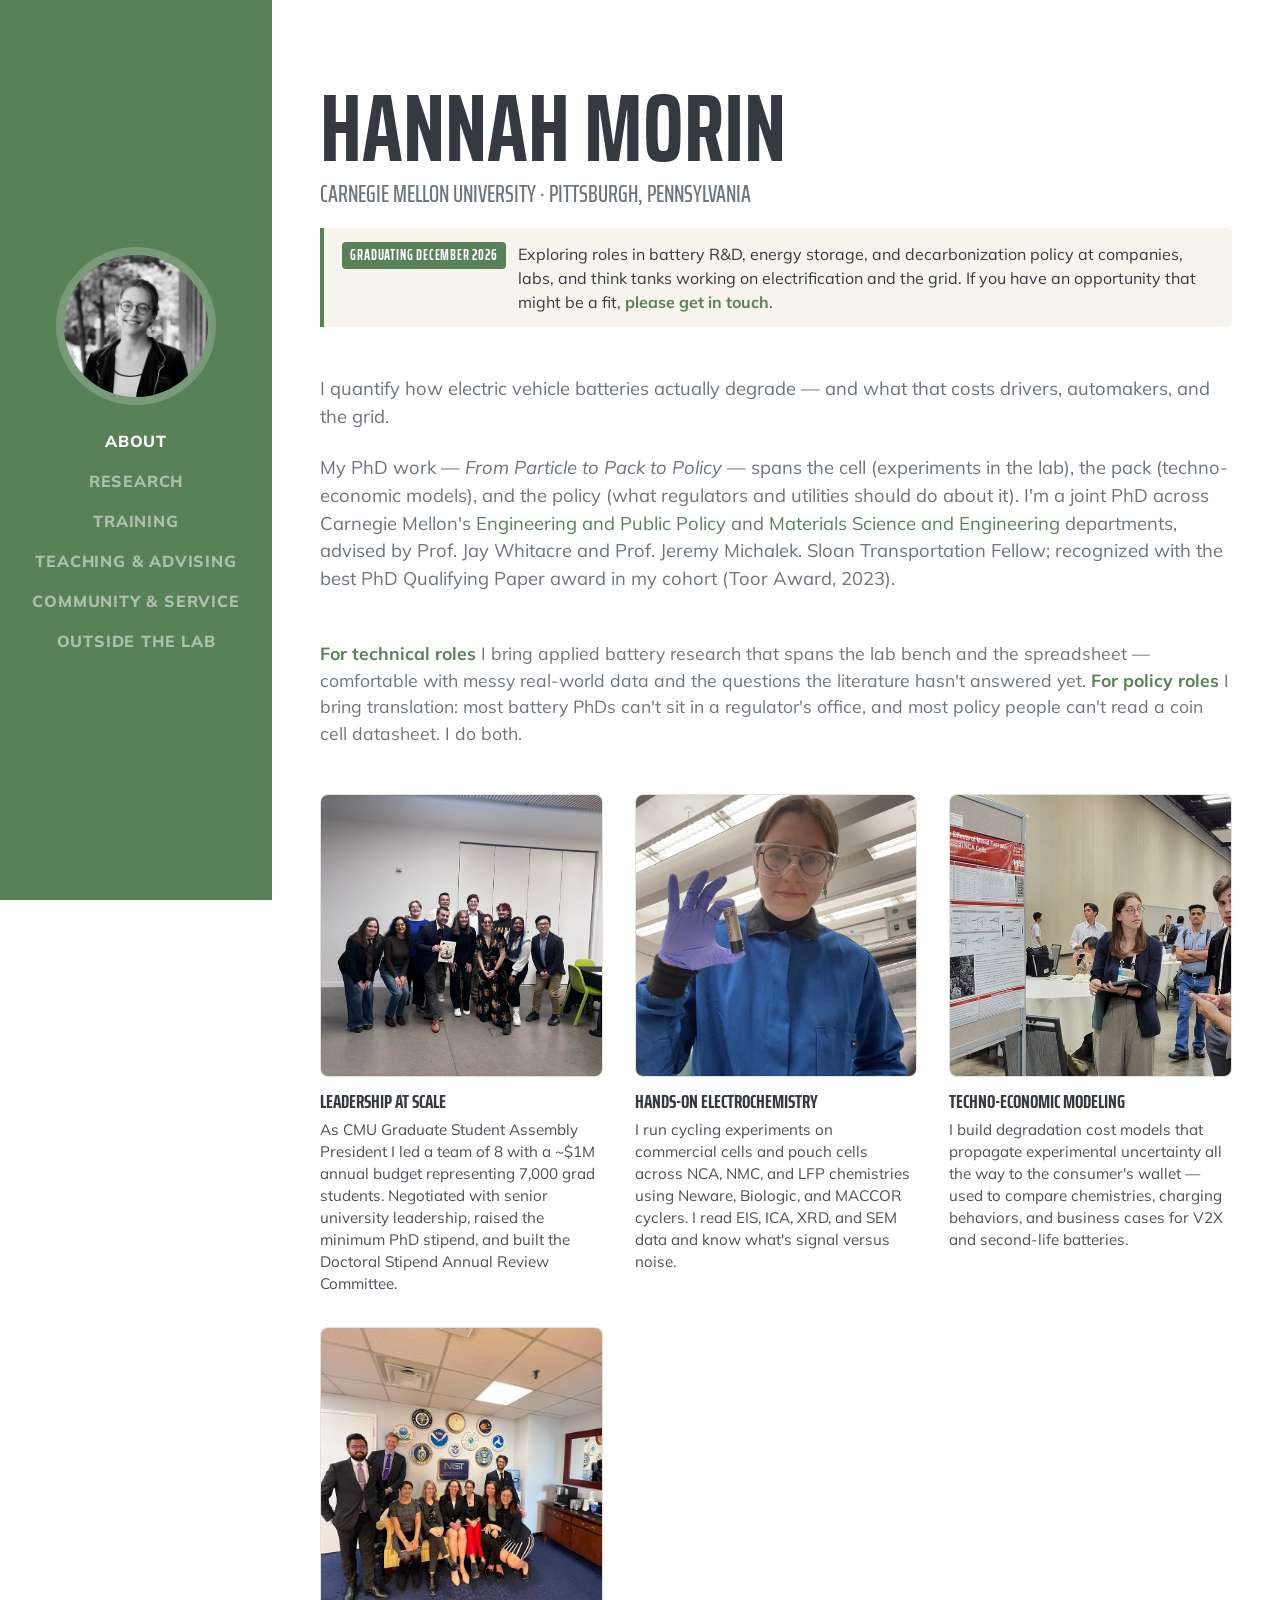
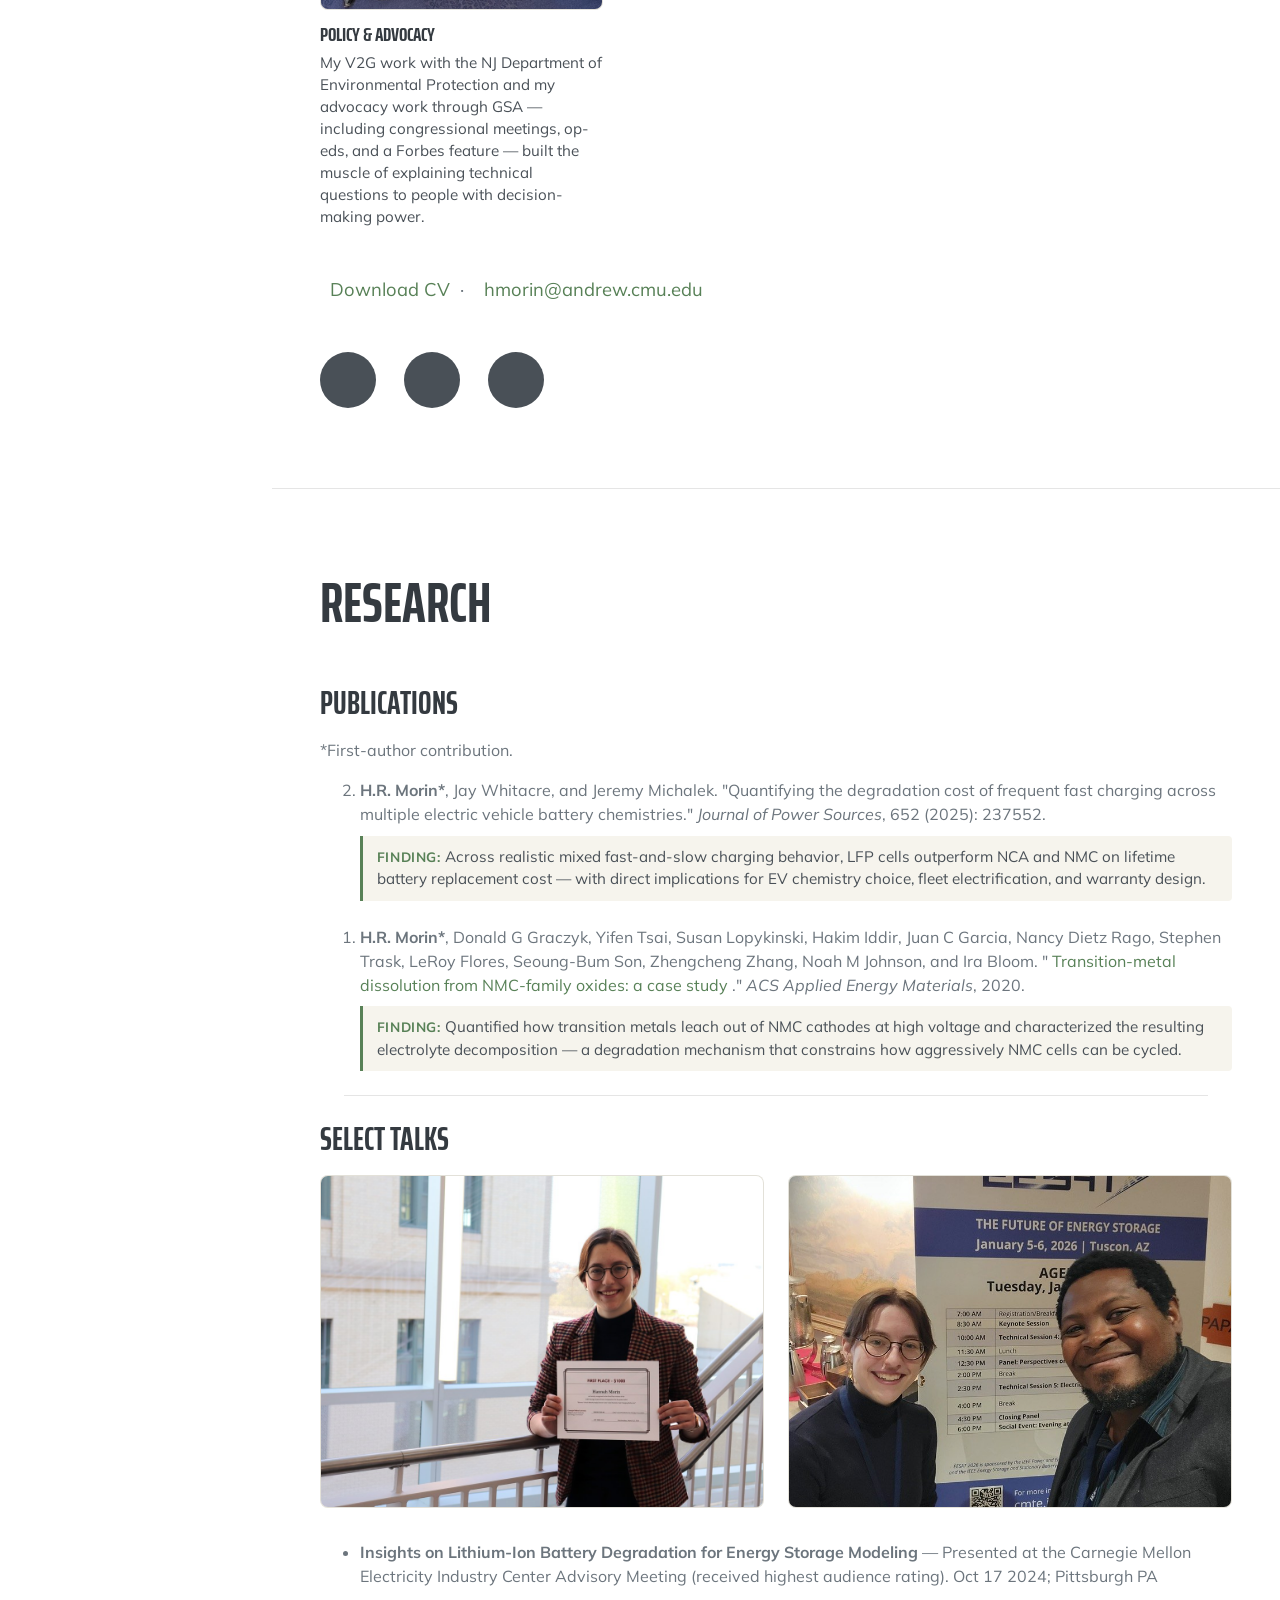
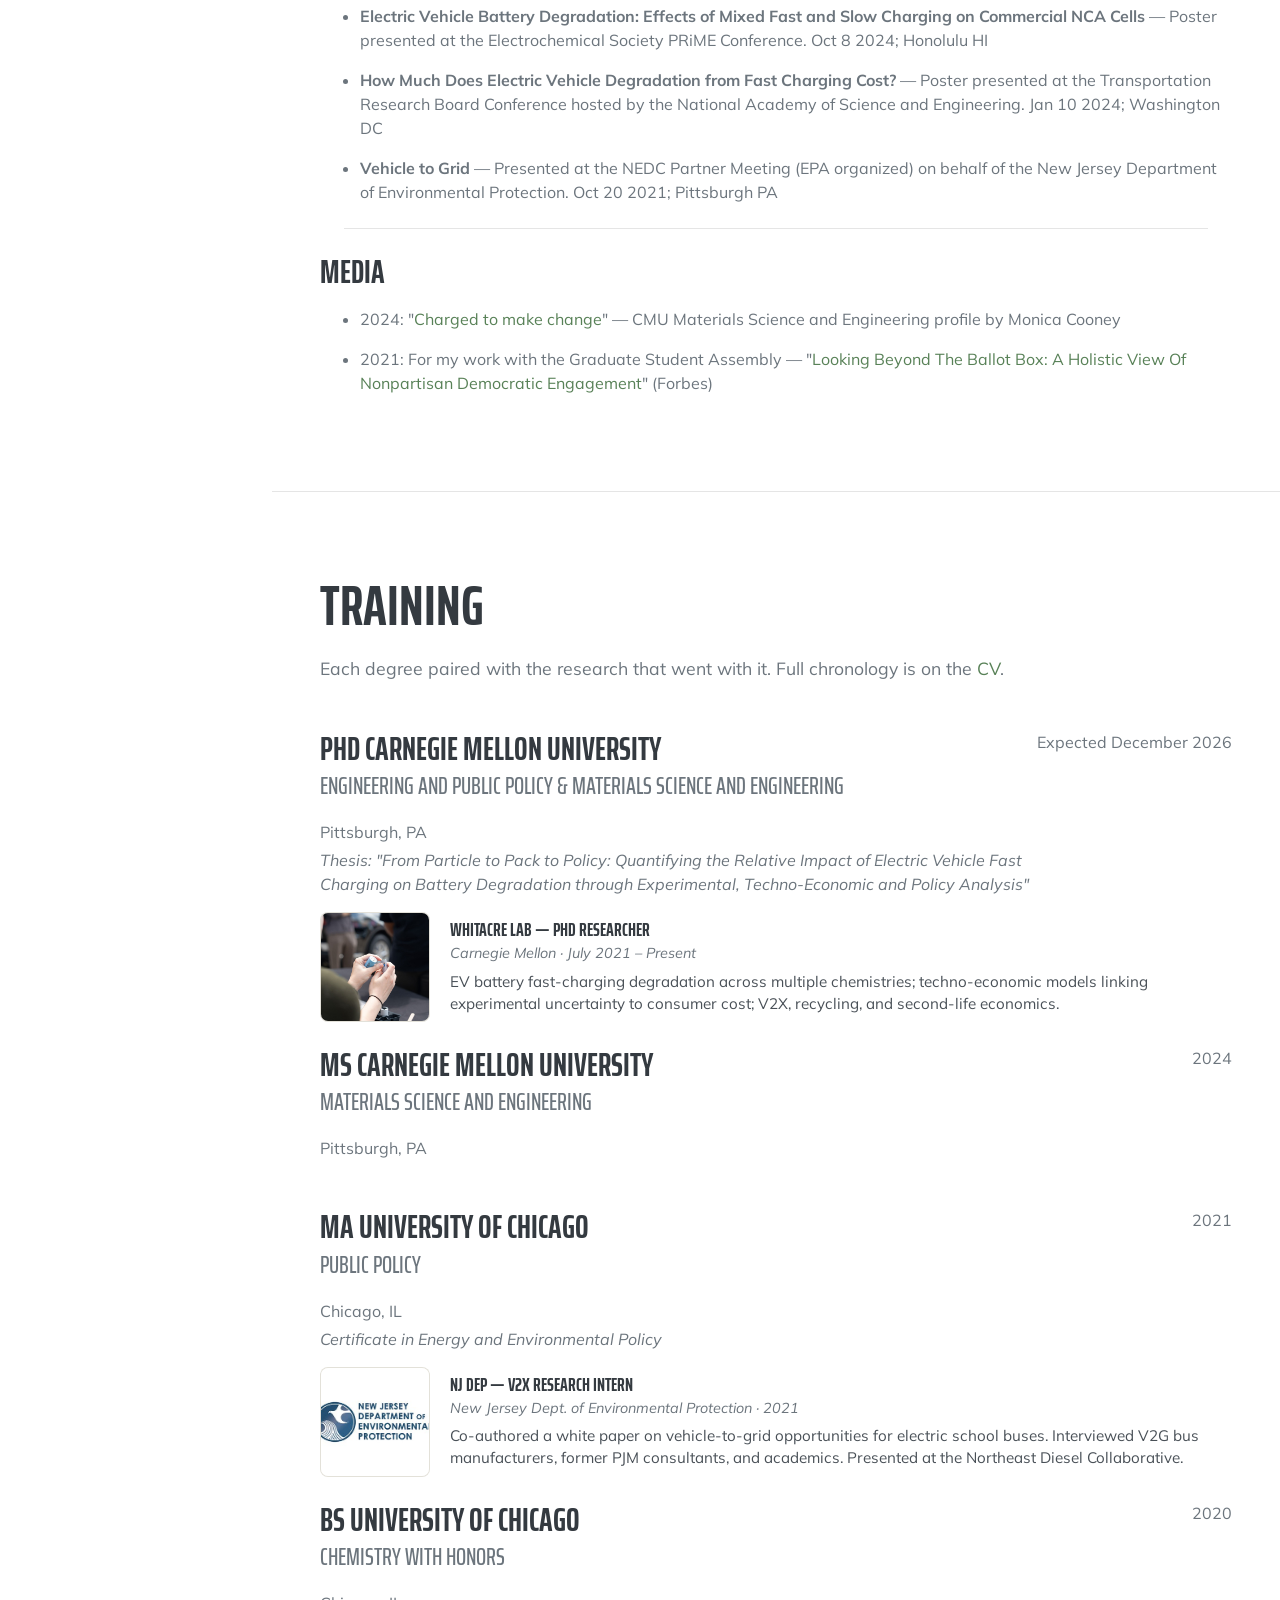
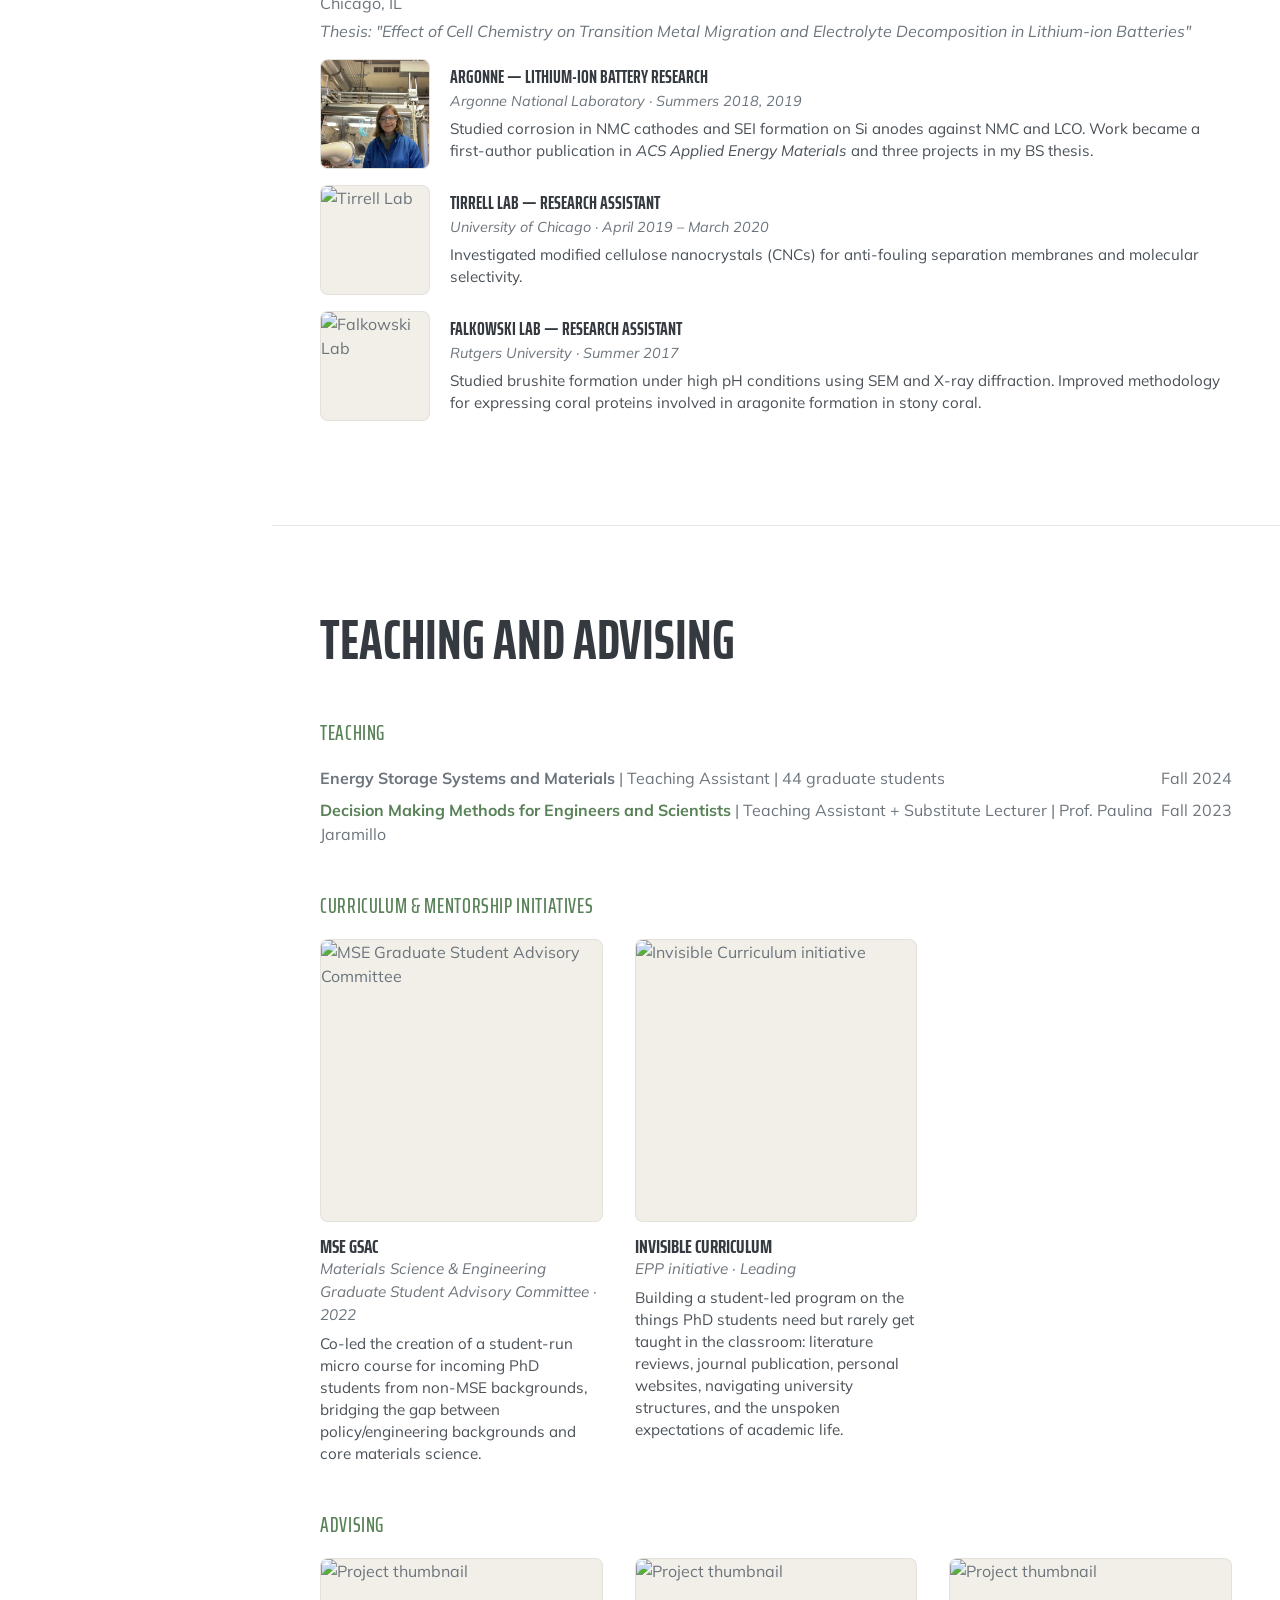
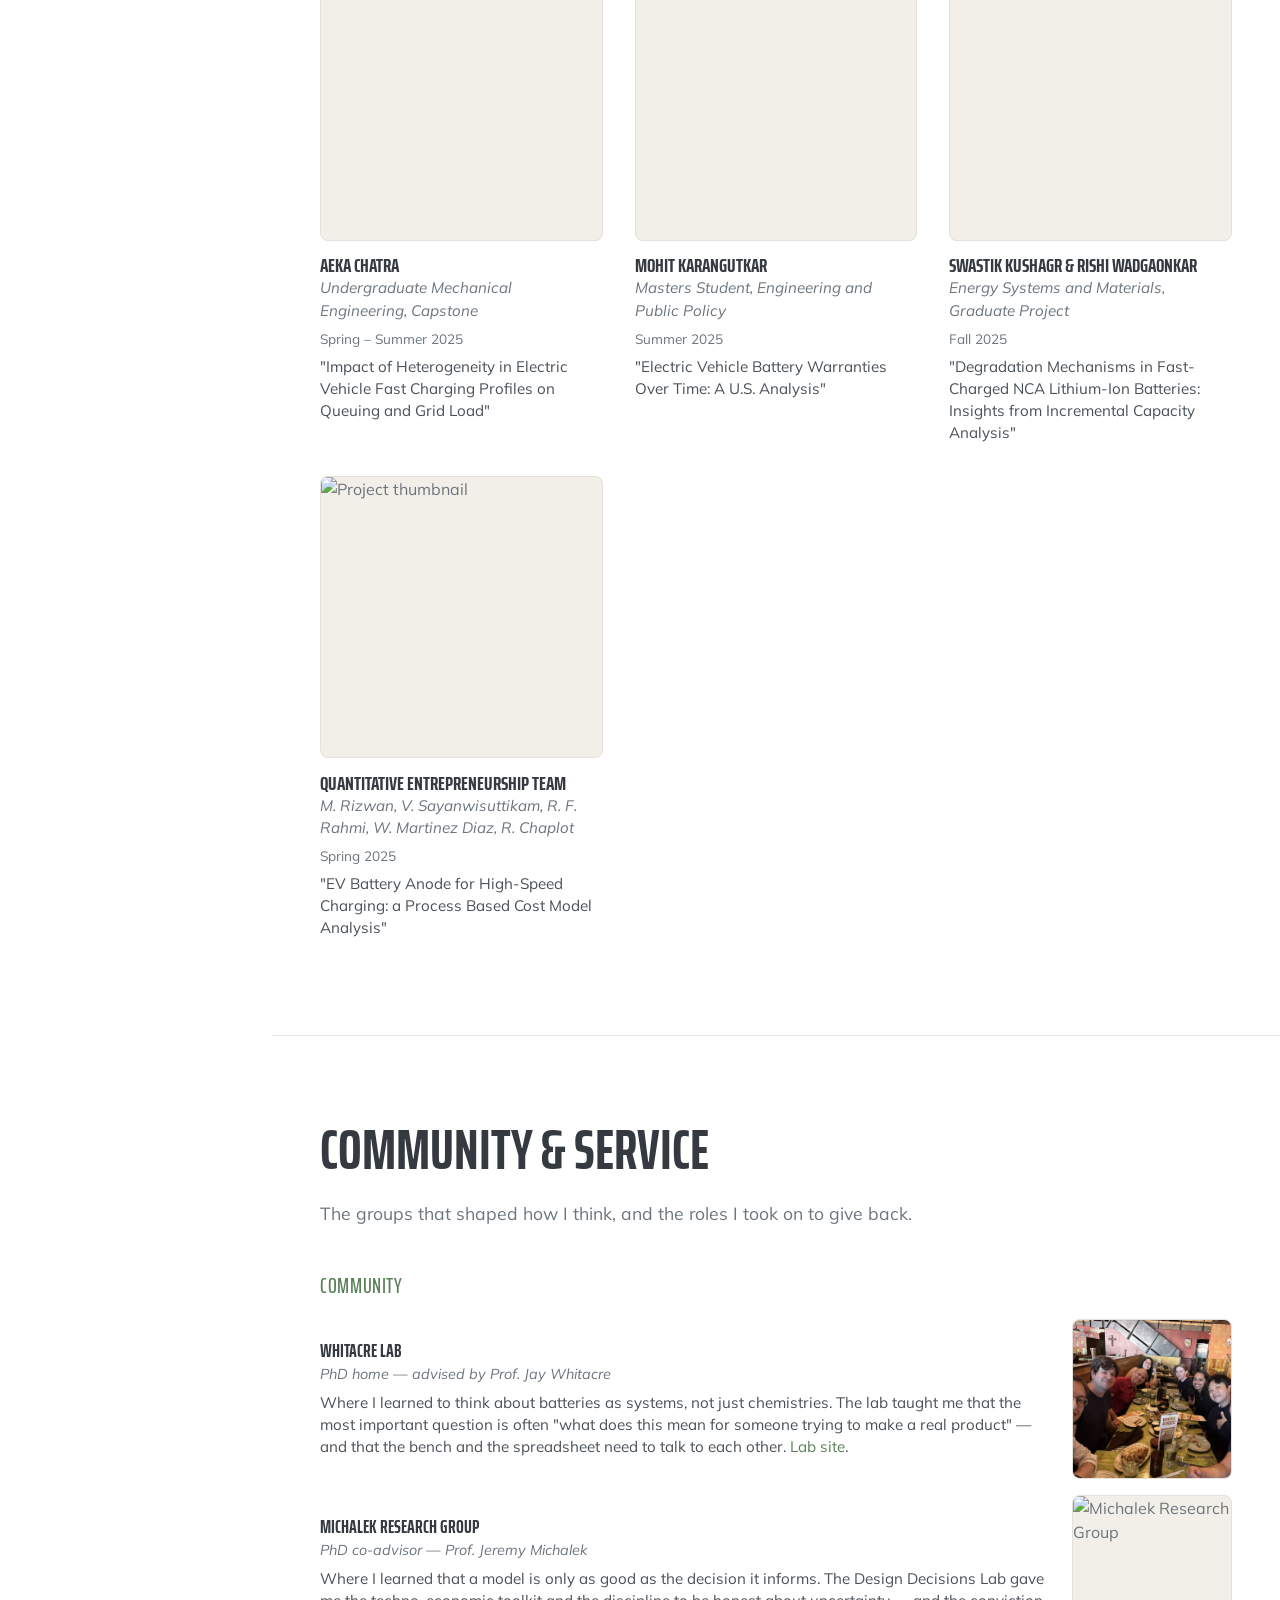
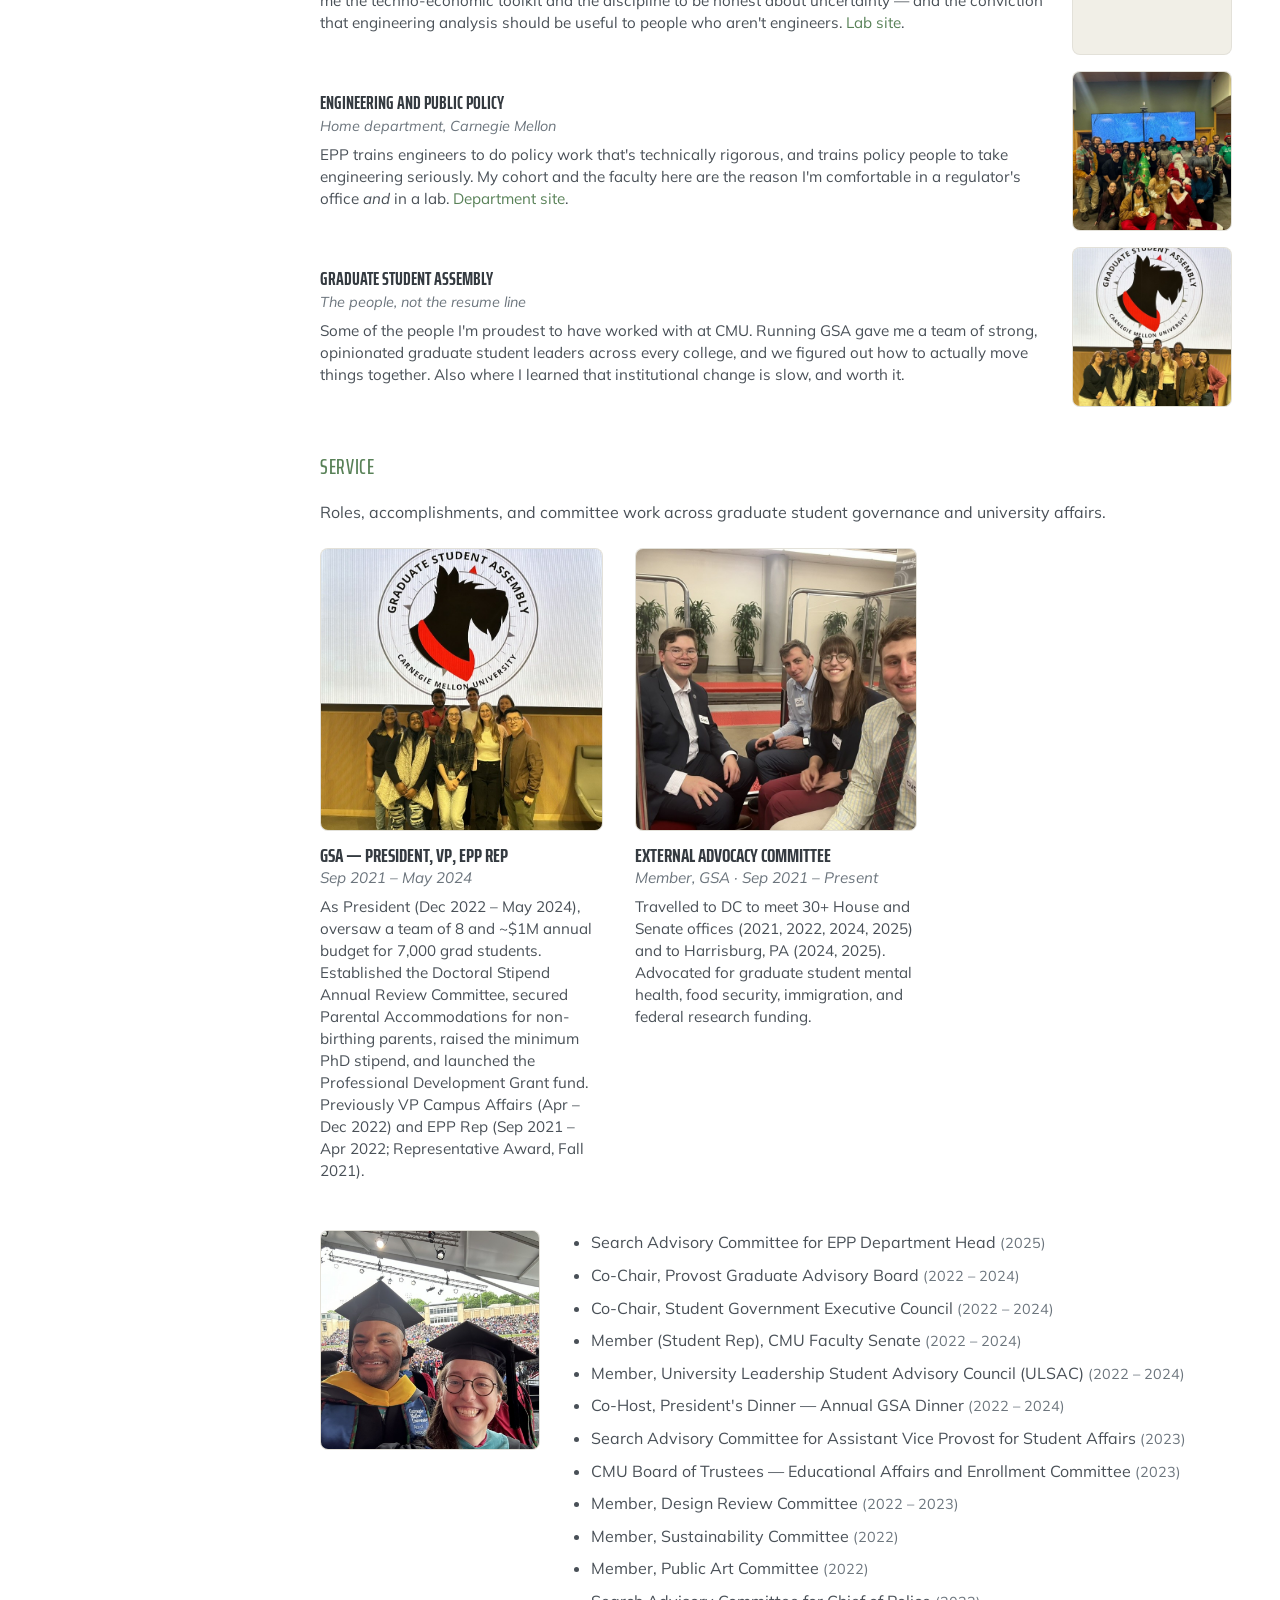
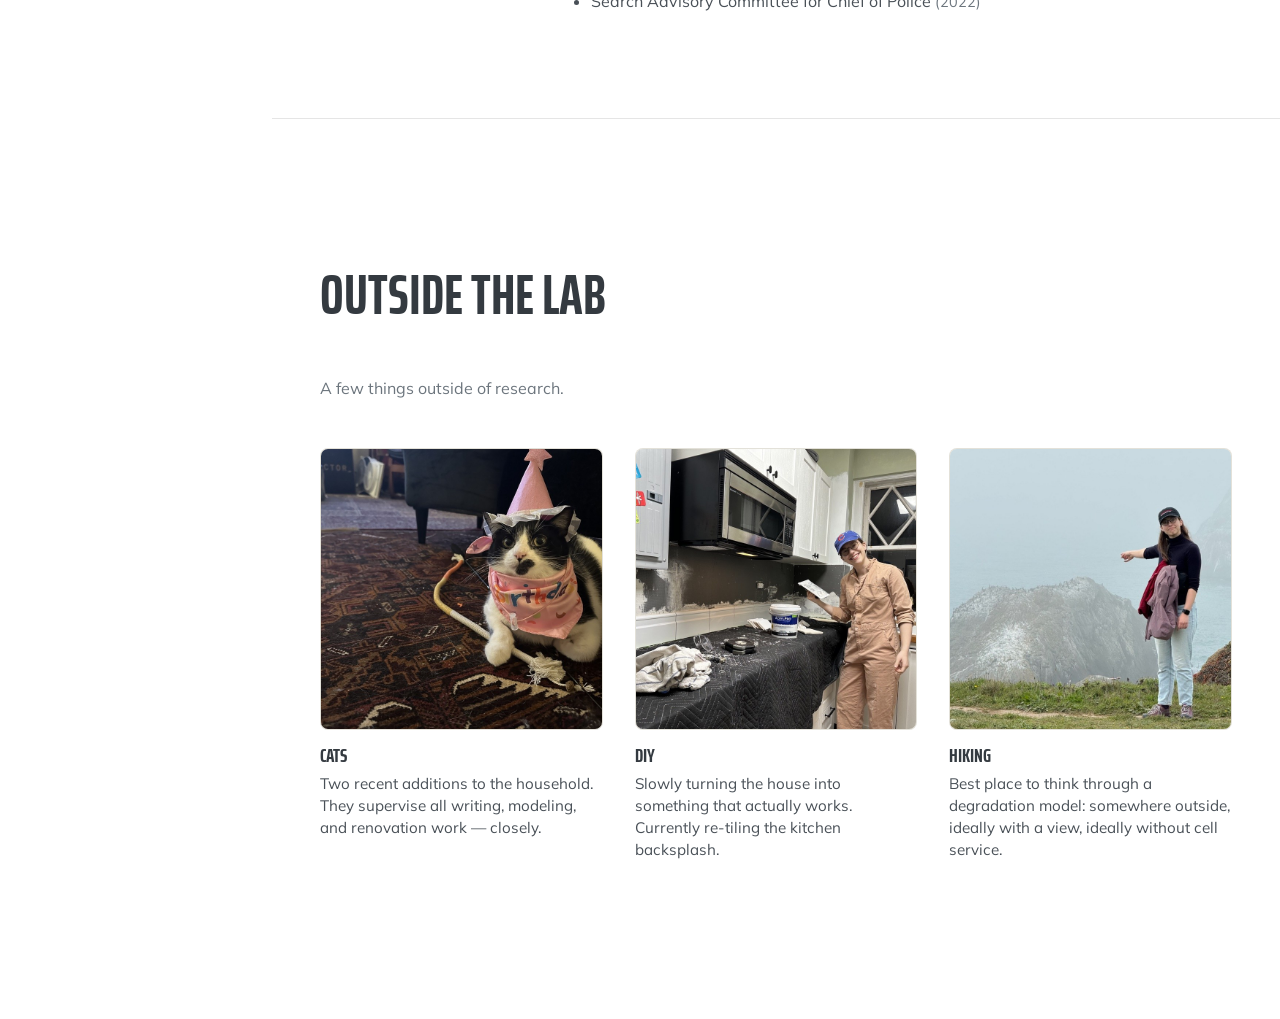
==== index.html @ 3671f2ab "added files via upload" ====
<!DOCTYPE html>
<html lang="en">
<head>
    <meta charset="utf-8" />
    <meta name="viewport" content="width=device-width, initial-scale=1, shrink-to-fit=no" />
    <meta name="description" content="Hannah Morin — joint PhD at Carnegie Mellon in Engineering and Public Policy and Materials Science. Research on lithium-ion battery degradation, electric vehicle fast charging, energy storage, and decarbonization policy." />
    <meta name="author" content="Hannah Morin" />
    <!-- Open Graph / Twitter Card for social link previews -->
    <meta property="og:title" content="Hannah Morin" />
    <meta property="og:description" content="Joint PhD at Carnegie Mellon. Battery degradation, electric vehicles, energy storage, decarbonization policy." />
    <meta property="og:image" content="https://hannah-morin.github.io/assets/img/22-headshot-bw.jpg" />
    <meta property="og:url" content="https://hannah-morin.github.io" />
    <meta property="og:type" content="website" />
    <meta name="twitter:card" content="summary" />
    <meta name="twitter:title" content="Hannah Morin" />
    <meta name="twitter:description" content="Joint PhD at Carnegie Mellon. Battery degradation, electric vehicles, energy storage, decarbonization policy." />
    <meta name="twitter:image" content="https://hannah-morin.github.io/assets/img/22-headshot-bw.jpg" />
    <title>Hannah Morin</title>
    <!-- Favicon: sage-green HM initials -->
    <link rel="icon" type="image/svg+xml" href="favicon.svg" />
    <!-- Font Awesome icons (free version)-->
    <script src="https://use.fontawesome.com/releases/v5.13.0/js/all.js" crossorigin="anonymous"></script>
    <!-- Google fonts-->
    <link href="https://fonts.googleapis.com/css?family=Saira+Extra+Condensed:500,700" rel="stylesheet" type="text/css" />
    <link href="https://fonts.googleapis.com/css?family=Muli:400,400i,800,800i" rel="stylesheet" type="text/css" />
    <!-- Core theme CSS (includes Bootstrap)-->
    <link href="css/styles.css" rel="stylesheet" />
    <!-- Additional styles for new card-grid sections. Kept here so styles.css is untouched. -->
    <style>
        .card-grid {
            display: grid;
            grid-template-columns: repeat(auto-fill, minmax(220px, 1fr));
            gap: 2rem;
            margin-bottom: 1rem;
        }
        .grid-card {
            display: flex;
            flex-direction: column;
        }
        .grid-card .card-thumb {
            width: 100%;
            aspect-ratio: 1 / 1;
            object-fit: cover;
            border-radius: 0.5rem;
            background-color: #f1efe7;
            border: 1px solid rgba(0, 0, 0, 0.06);
            margin-bottom: 0.85rem;
        }
        .grid-card .card-title {
            font-family: "Saira Extra Condensed", sans-serif;
            text-transform: uppercase;
            font-weight: 700;
            font-size: 1.25rem;
            line-height: 1.15;
            color: #343a40;
            margin-bottom: 0.35rem;
        }
        .grid-card .card-subtitle {
            font-size: 0.95rem;
            color: #6c757d;
            font-style: italic;
            margin-bottom: 0.4rem;
        }
        .grid-card .card-meta {
            font-size: 0.85rem;
            color: #6c757d;
            margin-bottom: 0.4rem;
        }
        .grid-card .card-desc {
            font-size: 0.95rem;
            color: #495057;
            line-height: 1.45;
        }
        .grid-card .card-desc a { word-break: break-word; }
        .subsection-heading {
            font-family: "Saira Extra Condensed", sans-serif;
            text-transform: uppercase;
            font-weight: 500;
            font-size: 1.3rem;
            color: #588157;
            letter-spacing: 0.04rem;
            margin-top: 1.5rem;
            margin-bottom: 1.25rem;
        }
        .service-block {
            display: grid;
            grid-template-columns: 220px 1fr;
            gap: 2rem;
            align-items: start;
            margin-bottom: 1rem;
        }
        .service-block img {
            width: 100%;
            aspect-ratio: 1 / 1;
            object-fit: cover;
            border-radius: 0.5rem;
            background-color: #f1efe7;
            border: 1px solid rgba(0, 0, 0, 0.06);
        }
        .service-block ul {
            margin: 0;
            padding-left: 1.2rem;
            color: #495057;
        }
        .service-block ul li {
            margin-bottom: 0.5rem;
            line-height: 1.5;
        }
        .service-block .svc-meta {
            color: #6c757d;
            font-size: 0.9em;
        }
        @media (max-width: 575.98px) {
            .service-block {
                grid-template-columns: 1fr;
            }
        }
        .talks-photos {
            display: grid;
            grid-template-columns: 1fr 1fr;
            gap: 1.5rem;
            margin-bottom: 2rem;
        }
        .talks-photos img {
            width: 100%;
            aspect-ratio: 4 / 3;
            object-fit: cover;
            border-radius: 0.5rem;
            background-color: #f1efe7;
            border: 1px solid rgba(0, 0, 0, 0.06);
        }
        @media (max-width: 575.98px) {
            .talks-photos {
                grid-template-columns: 1fr;
            }
        }
        .row-card-list {
            display: flex;
            flex-direction: column;
            gap: 1rem;
            margin-bottom: 1.5rem;
        }
        .row-card {
            display: grid;
            grid-template-columns: 110px 1fr;
            gap: 1.25rem;
            align-items: center;
        }
        .row-card img {
            width: 100%;
            aspect-ratio: 1 / 1;
            object-fit: cover;
            border-radius: 0.5rem;
            background-color: #f1efe7;
            border: 1px solid rgba(0, 0, 0, 0.06);
        }
        .row-card .row-card-title {
            font-family: "Saira Extra Condensed", sans-serif;
            text-transform: uppercase;
            font-weight: 700;
            font-size: 1.15rem;
            line-height: 1.15;
            color: #343a40;
            margin-bottom: 0.2rem;
        }
        .row-card .row-card-subtitle {
            font-size: 0.9rem;
            color: #6c757d;
            font-style: italic;
            margin-bottom: 0.35rem;
        }
        .row-card .row-card-desc {
            font-size: 0.95rem;
            color: #495057;
            line-height: 1.45;
        }
        @media (max-width: 575.98px) {
            .row-card {
                grid-template-columns: 80px 1fr;
                gap: 1rem;
            }
        }
        /* Community variant: text on left, image on right, medium size */
        .row-card-right {
            grid-template-columns: 1fr 160px;
        }
        @media (max-width: 575.98px) {
            .row-card-right {
                grid-template-columns: 1fr;
            }
        }
        .looking-for {
            display: flex;
            align-items: baseline;
            gap: 0.75rem;
            flex-wrap: wrap;
            padding: 0.85rem 1.1rem;
            border-left: 4px solid #588157;
            background-color: #f6f4ed;
            border-radius: 0 0.35rem 0.35rem 0;
            font-size: 1rem;
            line-height: 1.5;
        }
        .looking-for .lf-tag {
            display: inline-block;
            background-color: #588157;
            color: #fff;
            font-family: "Saira Extra Condensed", sans-serif;
            font-weight: 700;
            text-transform: uppercase;
            letter-spacing: 0.05rem;
            font-size: 0.9rem;
            padding: 0.15rem 0.55rem;
            border-radius: 0.25rem;
            white-space: nowrap;
        }
        .looking-for .lf-text {
            flex: 1;
            color: #343a40;
            min-width: 250px;
        }
        .looking-for .lf-text a {
            font-weight: 700;
        }
        .pub-finding {
            margin-top: 0.6rem;
            padding: 0.6rem 0.85rem;
            background-color: #f6f4ed;
            border-left: 3px solid #588157;
            border-radius: 0 0.25rem 0.25rem 0;
            font-size: 0.95rem;
            color: #495057;
            line-height: 1.5;
        }
        .pub-finding b {
            color: #588157;
            text-transform: uppercase;
            letter-spacing: 0.04rem;
            font-size: 0.85rem;
        }
    </style>
</head>
<body id="page-top">
    <!-- Navigation-->
    <nav class="navbar navbar-expand-lg navbar-dark bg-primary fixed-top" id="sideNav">
        <a class="navbar-brand js-scroll-trigger" href="#page-top">
            <span class="d-block d-lg-none">Hannah Morin</span>
            <span class="d-none d-lg-block"><img class="img-fluid img-profile rounded-circle mx-auto mb-2" src="assets/img/22-headshot-bw.jpg" alt="Hannah Morin profile photo" /></span>
        </a>
        <button class="navbar-toggler" type="button" data-toggle="collapse" data-target="#navbarSupportedContent" aria-controls="navbarSupportedContent" aria-expanded="false" aria-label="Toggle navigation"><span class="navbar-toggler-icon"></span></button>

        <div class="collapse navbar-collapse" id="navbarSupportedContent">
                                    <ul class="navbar-nav">
                <li class="nav-item"><a class="nav-link js-scroll-trigger" href="#about">About</a></li>
                <li class="nav-item"><a class="nav-link js-scroll-trigger" href="#research">Research</a></li>
                <li class="nav-item"><a class="nav-link js-scroll-trigger" href="#education">Training</a></li>
                <li class="nav-item"><a class="nav-link js-scroll-trigger" href="#advising">Teaching &amp; Advising</a></li>
                <li class="nav-item"><a class="nav-link js-scroll-trigger" href="#affiliations">Community &amp; Service</a></li>
                <li class="nav-item"><a class="nav-link js-scroll-trigger" href="#hobbies">Outside the Lab</a></li>
            </ul>
        </div>
    </nav>

    <!-- Page Content-->
    <div class="container-fluid p-0">
        <!-- About-->
        <section class="resume-section" id="about">
            <div class="resume-section-content">
                <h1 class="mb-0">
                    Hannah Morin
                </h1>
                <div class="subheading mb-3">
                    Carnegie Mellon University · Pittsburgh, Pennsylvania
                </div>

                <div class="looking-for mb-5">
                    <span class="lf-tag">Graduating December 2026</span>
                    <span class="lf-text">Exploring roles in battery R&amp;D, energy storage, and decarbonization policy at companies, labs, and think tanks working on electrification and the grid. If you have an opportunity that might be a fit, <a href="#" class="js-email-link">please get in touch</a>.</span>
                </div>

                <p class="lead mb-4">
                    I quantify how electric vehicle batteries actually degrade — and what that costs drivers, automakers, and the grid.
                </p>

                <p class="lead mb-5">
                    My PhD work — <i>From Particle to Pack to Policy</i> — spans the cell (experiments in the lab), the pack (techno-economic models), and the policy (what regulators and utilities should do about it). I'm a joint PhD across Carnegie Mellon's <a href="https://www.cmu.edu/epp/" target="_blank">Engineering and Public Policy</a> and <a href="https://www.cmu.edu/engineering/materials/" target="_blank">Materials Science and Engineering</a> departments, advised by Prof. Jay Whitacre and Prof. Jeremy Michalek. Sloan Transportation Fellow; recognized with the best PhD Qualifying Paper award in my cohort (Toor Award, 2023).
                </p>

                <p class="lead mb-5" style="font-size: 1.1rem;">
                    <b style="color:#588157;">For technical roles</b> I bring applied battery research that spans the lab bench and the spreadsheet — comfortable with messy real-world data and the questions the literature hasn't answered yet. <b style="color:#588157;">For policy roles</b> I bring translation: most battery PhDs can't sit in a regulator's office, and most policy people can't read a coin cell datasheet. I do both.
                </p>

                <div class="card-grid mb-5">
                    <div class="grid-card">
                        <img class="card-thumb" src="assets/img/24-gsa-strategic-plan.jpg" alt="Leadership" />
                        <div class="card-title">Leadership at Scale</div>
                        <div class="card-desc">As CMU Graduate Student Assembly President I led a team of 8 with a ~$1M annual budget representing 7,000 grad students. Negotiated with senior university leadership, raised the minimum PhD stipend, and built the Doctoral Stipend Annual Review Committee.</div>
                    </div>

                    <div class="grid-card">
                        <img class="card-thumb" src="assets/img/20-lab-coat-battery.jpg" alt="Experimental electrochemistry" />
                        <div class="card-title">Hands-On Electrochemistry</div>
                        <div class="card-desc">I run cycling experiments on commercial cells and pouch cells across NCA, NMC, and LFP chemistries using Neware, Biologic, and MACCOR cyclers. I read EIS, ICA, XRD, and SEM data and know what's signal versus noise.</div>
                    </div>

                    <div class="grid-card">
                        <img class="card-thumb" src="assets/img/17-poster-presenting.jpg" alt="Techno-economic modeling" />
                        <div class="card-title">Techno-Economic Modeling</div>
                        <div class="card-desc">I build degradation cost models that propagate experimental uncertainty all the way to the consumer's wallet — used to compare chemistries, charging behaviors, and business cases for V2X and second-life batteries.</div>
                    </div>

                    <div class="grid-card">
                        <img class="card-thumb" src="assets/img/09-gsa-congress-visit.jpg" alt="Policy and advocacy" />
                        <div class="card-title">Policy &amp; Advocacy</div>
                        <div class="card-desc">My V2G work with the NJ Department of Environmental Protection and my advocacy work through GSA — including congressional meetings, op-eds, and a Forbes feature — built the muscle of explaining technical questions to people with decision-making power.</div>
                    </div>

                </div>

                <p class="lead mb-5">
                    <a href="assets/files/H_Morin_CV.pdf" target="_blank"><i class="fas fa-file-pdf"></i>&nbsp; Download CV</a> &nbsp;·&nbsp;
                    <a href="#" class="js-email-link"><i class="fas fa-envelope"></i>&nbsp; <span class="js-email-text">[email visible after load]</span></a>
                </p>

                <div class="social-icons">
                    <a class="social-icon" title="LinkedIn" href="https://www.linkedin.com/in/hhmorin" target="_blank"><i class="fab fa-linkedin-in"></i></a>
                    <a class="social-icon" title="Google Scholar" href="https://scholar.google.com/citations?user=MLK0lRoAAAAJ&hl=en" target="_blank"><i class="fab fa-google"></i></a>
                    <a class="social-icon" title="GitHub" href="https://github.com/hannah-morin" target="_blank"><i class="fab fa-github"></i></a>
                </div>
            </div>
        </section>
        <hr class="m-0" />


        <section class="resume-section" id="research">
            <div class="resume-section-content">
                <h2 class="mb-5">Research</h2>

                <h3 class="mb-3">Publications</h3>

                <p>*First-author contribution.</p>

                <ol reversed class="fa-ol mb-0">
                    <li style="margin: 0 0 1.5em 0;">
                        <b>H.R. Morin*</b>, Jay Whitacre, and Jeremy Michalek.
                        "Quantifying the degradation cost of frequent fast charging across multiple electric vehicle battery chemistries."
                        <i>Journal of Power Sources</i>, 652 (2025): 237552.
                        <div class="pub-finding"><b>Finding:</b> Across realistic mixed fast-and-slow charging behavior, LFP cells outperform NCA and NMC on lifetime battery replacement cost — with direct implications for EV chemistry choice, fleet electrification, and warranty design.</div>
                    </li>

                    <li style="margin: 0 0 1.5em 0;">
                        <b>H.R. Morin*</b>, Donald G Graczyk, Yifen Tsai, Susan Lopykinski, Hakim Iddir, Juan C Garcia, Nancy Dietz Rago, Stephen Trask, LeRoy Flores, Seoung-Bum Son, Zhengcheng Zhang, Noah M Johnson, and Ira Bloom.
                        "<a href="assets/files/morin-et-al-2020-transition-metal-dissolution-from-nmc-family-oxides-a-case-study.pdf" target="_blank">
                            Transition-metal dissolution from NMC-family oxides: a case study
                        </a>."
                        <i>ACS Applied Energy Materials</i>, 2020.
                        <div class="pub-finding"><b>Finding:</b> Quantified how transition metals leach out of NMC cathodes at high voltage and characterized the resulting electrolyte decomposition — a degradation mechanism that constrains how aggressively NMC cells can be cycled.</div>
                    </li>
                </ol>

                <hr class="m-4" />

                <h3 class="mb-3">Select Talks</h3>

                <div class="talks-photos">
                    <img src="assets/img/23-poster-win-certificate.jpg" alt="First Place at CMU Energy Student Poster Competition (2023)" />
                    <img src="assets/img/12-eesat-prof-friend.jpg" alt="At EESAT 2026 conference" />
                </div>

                <ul class="fa-ul mb-0">
                    <li style="margin: 0 0 1em 0;"><b>Insights on Lithium-Ion Battery Degradation for Energy Storage Modeling</b> — Presented at the Carnegie Mellon Electricity Industry Center Advisory Meeting (received highest audience rating). Oct 17 2024; Pittsburgh PA</li>

                    <li style="margin: 0 0 1em 0;"><b>Electric Vehicle Battery Degradation: Effects of Mixed Fast and Slow Charging on Commercial NCA Cells</b> — Poster presented at the Electrochemical Society PRiME Conference. Oct 8 2024; Honolulu HI</li>

                    <li style="margin: 0 0 1em 0;"><b>How Much Does Electric Vehicle Degradation from Fast Charging Cost?</b> — Poster presented at the Transportation Research Board Conference hosted by the National Academy of Science and Engineering. Jan 10 2024; Washington DC</li>

                    <li style="margin: 0 0 1em 0;"><b>Vehicle to Grid</b> — Presented at the NEDC Partner Meeting (EPA organized) on behalf of the New Jersey Department of Environmental Protection. Oct 20 2021; Pittsburgh PA</li>
                </ul>

                <hr class="m-4" />

                <h3 class="mb-3">Media</h3>
                <ul class="fa-ul mb-0">
<li style="margin: 0 0 1em 0;">2024: "<a href="https://mse.engineering.cmu.edu/news/2024/04/18-charged-to-change-morin.html" target="_blank">Charged to make change</a>" — CMU Materials Science and Engineering profile by Monica Cooney</li>

                    <li style="margin: 0 0 1em 0;">2021: For my work with the Graduate Student Assembly — "<a href="https://www.forbes.com/sites/civicnation/2021/11/16/looking-beyond-the-ballot-box-a-holistic-view-of-nonpartisan-democratic-engagement/?sh=3e778c8c4159" target="_blank">Looking Beyond The Ballot Box: A Holistic View Of Nonpartisan Democratic Engagement</a>" (Forbes)</li>
                </ul>
            </div>
        </section>
        <hr class="m-0" />


        
        <section class="resume-section" id="education">
            <div class="resume-section-content">
                <h2 class="mb-3">Training</h2>
                <p class="lead mb-5" style="font-size: 1.1rem;">
                    Each degree paired with the research that went with it. Full chronology is on the <a href="assets/files/H_Morin_CV.pdf" target="_blank">CV</a>.
                </p>

                <!-- PhD + Whitacre -->
                <div class="d-flex flex-column flex-md-row justify-content-between mb-3">
                    <div class="flex-grow-1">
                        <h3 class="mb-0">PhD Carnegie Mellon University</h3>
                        <div class="subheading mb-3">Engineering and Public Policy &amp; Materials Science and Engineering</div>
                        <p style="margin-bottom: 0.25rem;">Pittsburgh, PA</p>
                        <p style="margin-bottom: 0;"><i>Thesis: "From Particle to Pack to Policy: Quantifying the Relative Impact of Electric Vehicle Fast Charging on Battery Degradation through Experimental, Techno-Economic and Policy Analysis"</i></p>
                    </div>
                    <div class="flex-shrink-0"><p style="text-align:right;">Expected December 2026</p></div>
                </div>
                <div class="row-card-list">
                    <div class="row-card">
                        <img src="assets/img/21-hands-with-battery.jpg" alt="PhD research at Whitacre Lab" />
                        <div>
                            <div class="row-card-title">Whitacre Lab — PhD Researcher</div>
                            <div class="row-card-subtitle">Carnegie Mellon · July 2021 – Present</div>
                            <div class="row-card-desc">EV battery fast-charging degradation across multiple chemistries; techno-economic models linking experimental uncertainty to consumer cost; V2X, recycling, and second-life economics.</div>
                        </div>
                    </div>
                </div>

                <!-- MS (no associated research) -->
                <div class="d-flex flex-column flex-md-row justify-content-between mb-5">
                    <div class="flex-grow-1">
                        <h3 class="mb-0">MS Carnegie Mellon University</h3>
                        <div class="subheading mb-3">Materials Science and Engineering</div>
                        <p style="margin-bottom: 0;">Pittsburgh, PA</p>
                    </div>
                    <div class="flex-shrink-0"><p style="text-align:right;">2024</p></div>
                </div>

                <!-- MA + NJ DEP -->
                <div class="d-flex flex-column flex-md-row justify-content-between mb-3">
                    <div class="flex-grow-1">
                        <h3 class="mb-0">MA University of Chicago</h3>
                        <div class="subheading mb-3">Public Policy</div>
                        <p style="margin-bottom: 0.25rem;">Chicago, IL</p>
                        <p style="margin-bottom: 0;"><i>Certificate in Energy and Environmental Policy</i></p>
                    </div>
                    <div class="flex-shrink-0"><p style="text-align:right;">2021</p></div>
                </div>
                <div class="row-card-list">
                    <div class="row-card">
                        <img src="assets/img/27-njdep-logo.jpg" alt="NJ DEP V2X internship" />
                        <div>
                            <div class="row-card-title">NJ DEP — V2X Research Intern</div>
                            <div class="row-card-subtitle">New Jersey Dept. of Environmental Protection · 2021</div>
                            <div class="row-card-desc">Co-authored a white paper on vehicle-to-grid opportunities for electric school buses. Interviewed V2G bus manufacturers, former PJM consultants, and academics. Presented at the Northeast Diesel Collaborative.</div>
                        </div>
                    </div>
                </div>

                <!-- BS + Argonne + Tirrell + Falkowski -->
                <div class="d-flex flex-column flex-md-row justify-content-between mb-3">
                    <div class="flex-grow-1">
                        <h3 class="mb-0">BS University of Chicago</h3>
                        <div class="subheading mb-3">Chemistry with Honors</div>
                        <p style="margin-bottom: 0.25rem;">Chicago, IL</p>
                        <p style="margin-bottom: 0;"><i>Thesis: "Effect of Cell Chemistry on Transition Metal Migration and Electrolyte Decomposition in Lithium-ion Batteries"</i></p>
                    </div>
                    <div class="flex-shrink-0"><p style="text-align:right;">2020</p></div>
                </div>
                <div class="row-card-list">
                    <div class="row-card">
                        <img src="assets/img/26-argonne-labcoat.jpg" alt="Argonne battery research" />
                        <div>
                            <div class="row-card-title">Argonne — Lithium-Ion Battery Research</div>
                            <div class="row-card-subtitle">Argonne National Laboratory · Summers 2018, 2019</div>
                            <div class="row-card-desc">Studied corrosion in NMC cathodes and SEI formation on Si anodes against NMC and LCO. Work became a first-author publication in <i>ACS Applied Energy Materials</i> and three projects in my BS thesis.</div>
                        </div>
                    </div>
                    <div class="row-card">
                        <img src="https://placehold.co/400x400/588157/ffffff?text=Tirrell" alt="Tirrell Lab" />
                        <div>
                            <div class="row-card-title">Tirrell Lab — Research Assistant</div>
                            <div class="row-card-subtitle">University of Chicago · April 2019 – March 2020</div>
                            <div class="row-card-desc">Investigated modified cellulose nanocrystals (CNCs) for anti-fouling separation membranes and molecular selectivity.</div>
                        </div>
                    </div>
                    <div class="row-card">
                        <img src="https://placehold.co/400x400/588157/ffffff?text=Falkowski" alt="Falkowski Lab" />
                        <div>
                            <div class="row-card-title">Falkowski Lab — Research Assistant</div>
                            <div class="row-card-subtitle">Rutgers University · Summer 2017</div>
                            <div class="row-card-desc">Studied brushite formation under high pH conditions using SEM and X-ray diffraction. Improved methodology for expressing coral proteins involved in aragonite formation in stony coral.</div>
                        </div>
                    </div>
                </div>
            </div>
        </section>
        <hr class="m-0" />


        <section class="resume-section" id="advising">
            <div class="resume-section-content">
                <h2 class="mb-5">Teaching and Advising</h2>

                <h3 class="subsection-heading" style="margin-top:0;">Teaching</h3>
                <div class="d-flex mb-2">
                    <div class="flex-grow-1"><span><b>Energy Storage Systems and Materials</b> | Teaching Assistant | 44 graduate students</span></div>
                    <div class="flex-shrink-0"><span>Fall 2024</span></div>
                </div>

                <div class="d-flex mb-5">
                    <div class="flex-grow-1"><span><b><a href="http://coursecatalog.web.cmu.edu/schools-colleges/collegeofengineering/departmentofengineeringandpublicpolicy/courses/" target="_blank">Decision Making Methods for Engineers and Scientists</a></b> | Teaching Assistant + Substitute Lecturer | Prof. Paulina Jaramillo</span></div>
                    <div class="flex-shrink-0"><span>Fall 2023</span></div>
                </div>

                <h3 class="subsection-heading">Curriculum &amp; Mentorship Initiatives</h3>
                <div class="card-grid mb-5">
                    <div class="grid-card">
                        <img class="card-thumb" src="https://placehold.co/400x400/588157/ffffff?text=MSE+GSAC" alt="MSE Graduate Student Advisory Committee" />
                        <div class="card-title">MSE GSAC</div>
                        <div class="card-subtitle">Materials Science &amp; Engineering Graduate Student Advisory Committee · 2022</div>
                        <div class="card-desc">Co-led the creation of a student-run micro course for incoming PhD students from non-MSE backgrounds, bridging the gap between policy/engineering backgrounds and core materials science.</div>
                    </div>

                    <div class="grid-card">
                        <img class="card-thumb" src="https://placehold.co/400x400/588157/ffffff?text=Invisible+Curriculum" alt="Invisible Curriculum initiative" />
                        <div class="card-title">Invisible Curriculum</div>
                        <div class="card-subtitle">EPP initiative · Leading</div>
                        <div class="card-desc">Building a student-led program on the things PhD students need but rarely get taught in the classroom: literature reviews, journal publication, personal websites, navigating university structures, and the unspoken expectations of academic life.</div>
                    </div>
                </div>

                <h3 class="subsection-heading">Advising</h3>

                <div class="card-grid">
                    <div class="grid-card">
                        <img class="card-thumb" src="https://placehold.co/400x400/588157/ffffff?text=Project" alt="Project thumbnail" />
                        <div class="card-title">Aeka Chatra</div>
                        <div class="card-subtitle">Undergraduate Mechanical Engineering, Capstone</div>
                        <div class="card-meta">Spring – Summer 2025</div>
                        <div class="card-desc">"Impact of Heterogeneity in Electric Vehicle Fast Charging Profiles on Queuing and Grid Load"</div>
                    </div>

                    <div class="grid-card">
                        <img class="card-thumb" src="https://placehold.co/400x400/588157/ffffff?text=Project" alt="Project thumbnail" />
                        <div class="card-title">Mohit Karangutkar</div>
                        <div class="card-subtitle">Masters Student, Engineering and Public Policy</div>
                        <div class="card-meta">Summer 2025</div>
                        <div class="card-desc">"Electric Vehicle Battery Warranties Over Time: A U.S. Analysis"</div>
                    </div>

                    <div class="grid-card">
                        <img class="card-thumb" src="https://placehold.co/400x400/588157/ffffff?text=Project" alt="Project thumbnail" />
                        <div class="card-title">Swastik Kushagr &amp; Rishi Wadgaonkar</div>
                        <div class="card-subtitle">Energy Systems and Materials, Graduate Project</div>
                        <div class="card-meta">Fall 2025</div>
                        <div class="card-desc">"Degradation Mechanisms in Fast-Charged NCA Lithium-Ion Batteries: Insights from Incremental Capacity Analysis"</div>
                    </div>

                    <div class="grid-card">
                        <img class="card-thumb" src="https://placehold.co/400x400/588157/ffffff?text=Project" alt="Project thumbnail" />
                        <div class="card-title">Quantitative Entrepreneurship Team</div>
                        <div class="card-subtitle">M. Rizwan, V. Sayanwisuttikam, R. F. Rahmi, W. Martinez Diaz, R. Chaplot</div>
                        <div class="card-meta">Spring 2025</div>
                        <div class="card-desc">"EV Battery Anode for High-Speed Charging: a Process Based Cost Model Analysis"</div>
                    </div>
                </div>

            </div>
        </section>
        <hr class="m-0" />


        <section class="resume-section" id="affiliations">
            <div class="resume-section-content">
                <h2 class="mb-3">Community &amp; Service</h2>
                <p class="lead mb-5" style="font-size: 1.1rem;">
                    The groups that shaped how I think, and the roles I took on to give back.
                </p>

                <h3 class="subsection-heading" style="margin-top:0;">Community</h3>
                <div class="row-card-list mb-5">
                    <div class="row-card row-card-right">
                        <div>
                            <div class="row-card-title">Whitacre Lab</div>
                            <div class="row-card-subtitle">PhD home — advised by Prof. Jay Whitacre</div>
                            <div class="row-card-desc">Where I learned to think about batteries as systems, not just chemistries. The lab taught me that the most important question is often "what does this mean for someone trying to make a real product" — and that the bench and the spreadsheet need to talk to each other. <a href="https://www.cmu.edu/me/whitacre/" target="_blank">Lab site</a>.</div>
                        </div>
                        <img src="assets/img/16-whitacre-mad-mex.jpg" alt="Whitacre Lab group photo" />
                    </div>
                    <div class="row-card row-card-right">
                        <div>
                            <div class="row-card-title">Michalek Research Group</div>
                            <div class="row-card-subtitle">PhD co-advisor — Prof. Jeremy Michalek</div>
                            <div class="row-card-desc">Where I learned that a model is only as good as the decision it informs. The Design Decisions Lab gave me the techno-economic toolkit and the discipline to be honest about uncertainty — and the conviction that engineering analysis should be useful to people who aren't engineers. <a href="https://www.cmu.edu/me/ddl/" target="_blank">Lab site</a>.</div>
                        </div>
                        <img src="https://placehold.co/400x400/588157/ffffff?text=Michalek" alt="Michalek Research Group" />
                    </div>
                    <div class="row-card row-card-right">
                        <div>
                            <div class="row-card-title">Engineering and Public Policy</div>
                            <div class="row-card-subtitle">Home department, Carnegie Mellon</div>
                            <div class="row-card-desc">EPP trains engineers to do policy work that's technically rigorous, and trains policy people to take engineering seriously. My cohort and the faculty here are the reason I'm comfortable in a regulator's office <i>and</i> in a lab. <a href="https://www.cmu.edu/epp/" target="_blank">Department site</a>.</div>
                        </div>
                        <img src="assets/img/08-epp-christmas-best.jpg" alt="Engineering and Public Policy department" />
                    </div>
                    <div class="row-card row-card-right">
                        <div>
                            <div class="row-card-title">Graduate Student Assembly</div>
                            <div class="row-card-subtitle">The people, not the resume line</div>
                            <div class="row-card-desc">Some of the people I'm proudest to have worked with at CMU. Running GSA gave me a team of strong, opinionated graduate student leaders across every college, and we figured out how to actually move things together. Also where I learned that institutional change is slow, and worth it.</div>
                        </div>
                        <img src="assets/img/19-gsa-larger-group-best.jpg" alt="CMU Graduate Student Assembly" style="object-position: center 35%;" />
                    </div>
                </div>

                <h3 class="subsection-heading">Service</h3>
                <p class="mb-4" style="color: #495057;">
                    Roles, accomplishments, and committee work across graduate student governance and university affairs.
                </p>

                <div class="card-grid mb-5">
                    <div class="grid-card">
                        <img class="card-thumb" src="assets/img/18-gsa-group-with-logo.jpg" alt="GSA roles" />
                        <div class="card-title">GSA — President, VP, EPP Rep</div>
                        <div class="card-subtitle">Sep 2021 – May 2024</div>
                        <div class="card-desc">As President (Dec 2022 – May 2024), oversaw a team of 8 and ~$1M annual budget for 7,000 grad students. Established the Doctoral Stipend Annual Review Committee, secured Parental Accommodations for non-birthing parents, raised the minimum PhD stipend, and launched the Professional Development Grant fund. Previously VP Campus Affairs (Apr – Dec 2022) and EPP Rep (Sep 2021 – Apr 2022; Representative Award, Fall 2021).</div>
                    </div>

                    <div class="grid-card">
                        <img class="card-thumb" src="assets/img/25-cvc-subway-advocacy.jpg" alt="External Advocacy Committee" />
                        <div class="card-title">External Advocacy Committee</div>
                        <div class="card-subtitle">Member, GSA · Sep 2021 – Present</div>
                        <div class="card-desc">Travelled to DC to meet 30+ House and Senate offices (2021, 2022, 2024, 2025) and to Harrisburg, PA (2024, 2025). Advocated for graduate student mental health, food security, immigration, and federal research funding.</div>
                    </div>
                </div>

                <div class="service-block">
                    <img src="assets/img/30-convocation-stage.jpg" alt="On stage at CMU convocation in graduation regalia" />
                    <ul>
                        <li>Search Advisory Committee for EPP Department Head <span class="svc-meta">(2025)</span></li>
                        <li>Co-Chair, Provost Graduate Advisory Board <span class="svc-meta">(2022 – 2024)</span></li>
                        <li>Co-Chair, Student Government Executive Council <span class="svc-meta">(2022 – 2024)</span></li>
                        <li>Member (Student Rep), CMU Faculty Senate <span class="svc-meta">(2022 – 2024)</span></li>
                        <li>Member, University Leadership Student Advisory Council (ULSAC) <span class="svc-meta">(2022 – 2024)</span></li>
                        <li>Co-Host, President's Dinner — Annual GSA Dinner <span class="svc-meta">(2022 – 2024)</span></li>
                        <li>Search Advisory Committee for Assistant Vice Provost for Student Affairs <span class="svc-meta">(2023)</span></li>
                        <li>CMU Board of Trustees — Educational Affairs and Enrollment Committee <span class="svc-meta">(2023)</span></li>
                        <li>Member, Design Review Committee <span class="svc-meta">(2022 – 2023)</span></li>
                        <li>Member, Sustainability Committee <span class="svc-meta">(2022)</span></li>
                        <li>Member, Public Art Committee <span class="svc-meta">(2022)</span></li>
                        <li>Search Advisory Committee for Chief of Police <span class="svc-meta">(2022)</span></li>
                    </ul>
                </div>
            </div>
        </section>
        <hr class="m-0" />


        <section class="resume-section" id="hobbies">
            <div class="resume-section-content">
                <h2 class="mb-5">Outside the Lab</h2>
                <p class="mb-5">A few things outside of research.</p>

                <div class="card-grid">
                    <div class="grid-card">
                        <img class="card-thumb" src="assets/img/28-cat-birthday.jpg" alt="My cats" />
                        <div class="card-title">Cats</div>
                        <div class="card-desc">Two recent additions to the household. They supervise all writing, modeling, and renovation work — closely.</div>
                    </div>

                    <div class="grid-card">
                        <img class="card-thumb" src="assets/img/29-kitchen-diy.jpg" alt="Kitchen DIY renovation" />
                        <div class="card-title">DIY</div>
                        <div class="card-desc">Slowly turning the house into something that actually works. Currently re-tiling the kitchen backsplash.</div>
                    </div>

                    <div class="grid-card">
                        <img class="card-thumb" src="assets/img/14-hiking-foggy-cliff.jpg" alt="Hiking on a foggy cliff" />
                        <div class="card-title">Hiking</div>
                        <div class="card-desc">Best place to think through a degradation model: somewhere outside, ideally with a view, ideally without cell service.</div>
                    </div>
                </div>
            </div>
        </section>
    </div>

    <!-- Bootstrap core JS-->
    <script src="https://cdnjs.cloudflare.com/ajax/libs/jquery/3.5.1/jquery.min.js"></script>
    <script src="https://stackpath.bootstrapcdn.com/bootstrap/4.5.0/js/bootstrap.bundle.min.js"></script>
    <!-- Third party plugin JS-->
    <script src="https://cdnjs.cloudflare.com/ajax/libs/jquery-easing/1.4.1/jquery.easing.min.js"></script>
    <!-- Core theme JS-->
    <script src="js/scripts.js"></script>

    <script>
        // Build email links and visible text at runtime so basic scrapers can't see them.
        (function () {
            var u = "hmorin", d = "andrew.cmu.edu", addr = u + "@" + d;
            document.querySelectorAll(".js-email-link").forEach(function (a) {
                a.href = "mailto:" + addr;
            });
            document.querySelectorAll(".js-email-text").forEach(function (s) {
                s.textContent = addr;
            });
        })();
    </script>
</body>
</html>
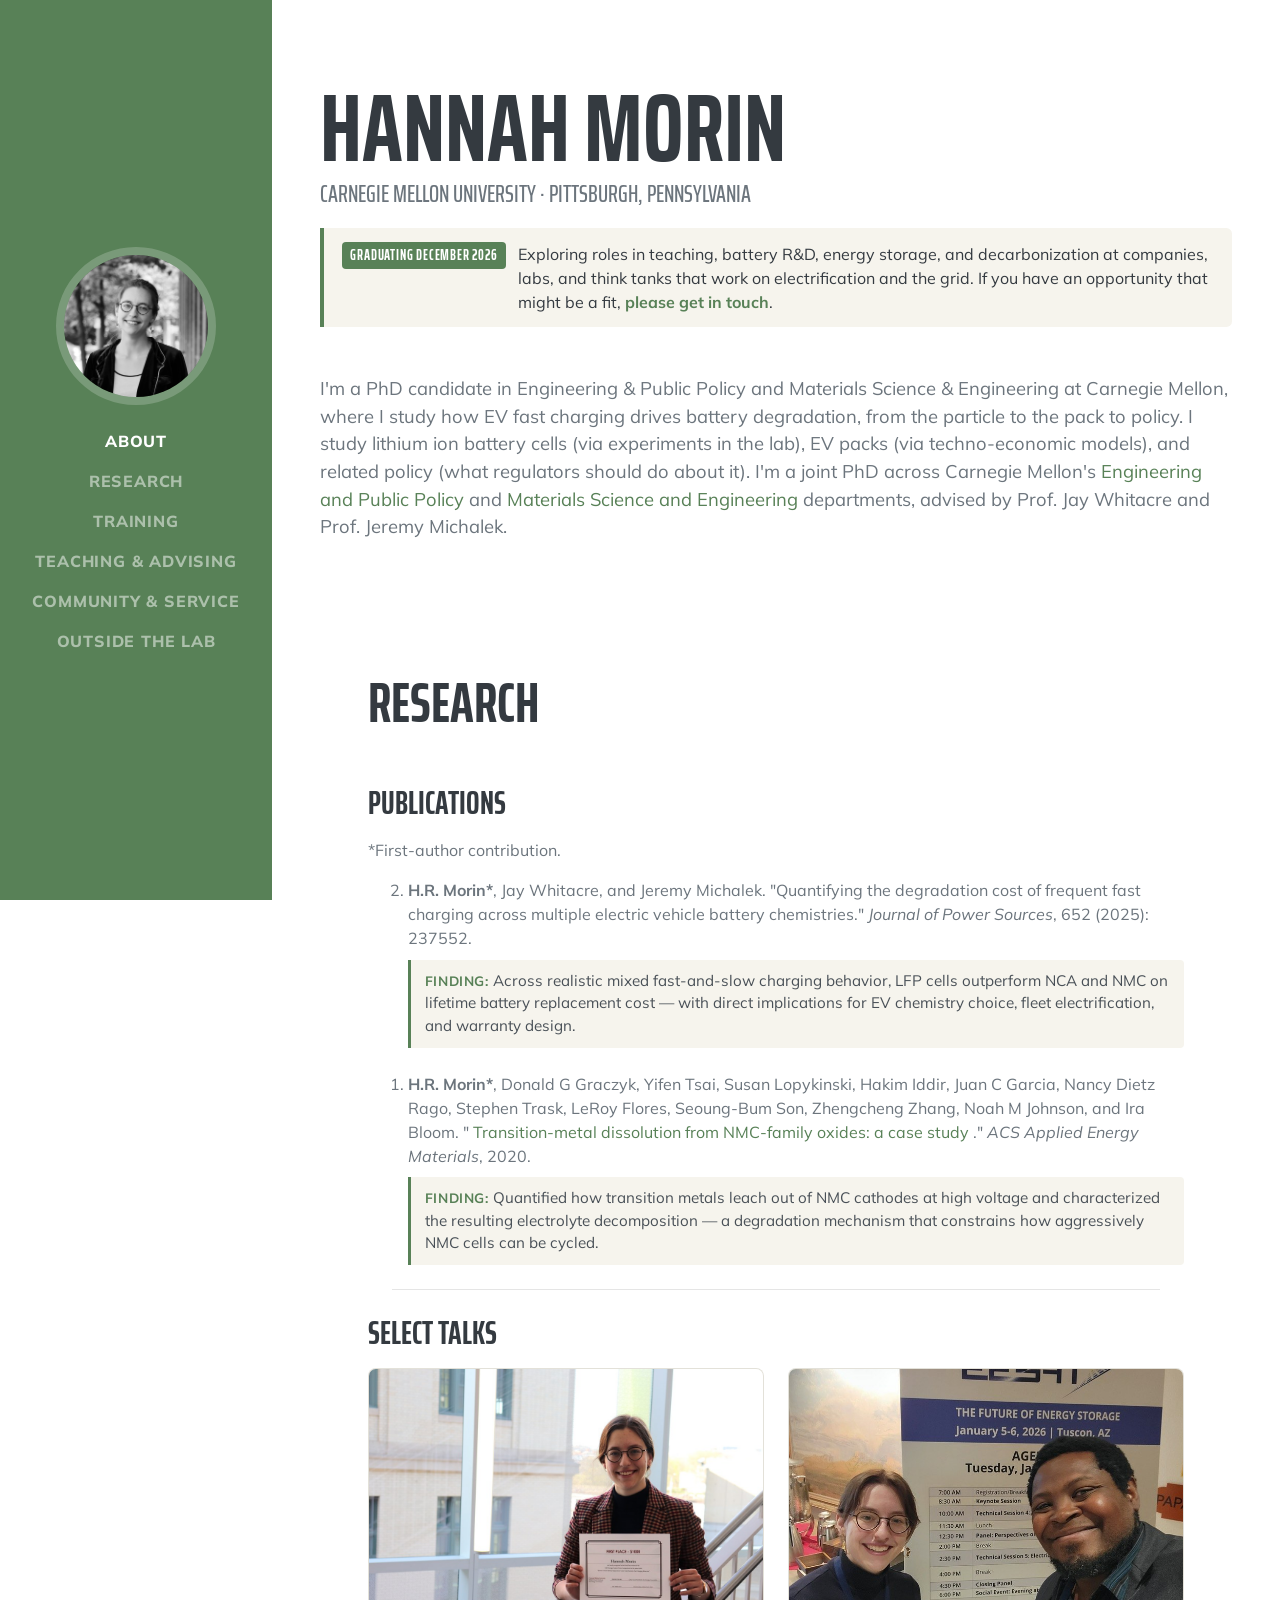
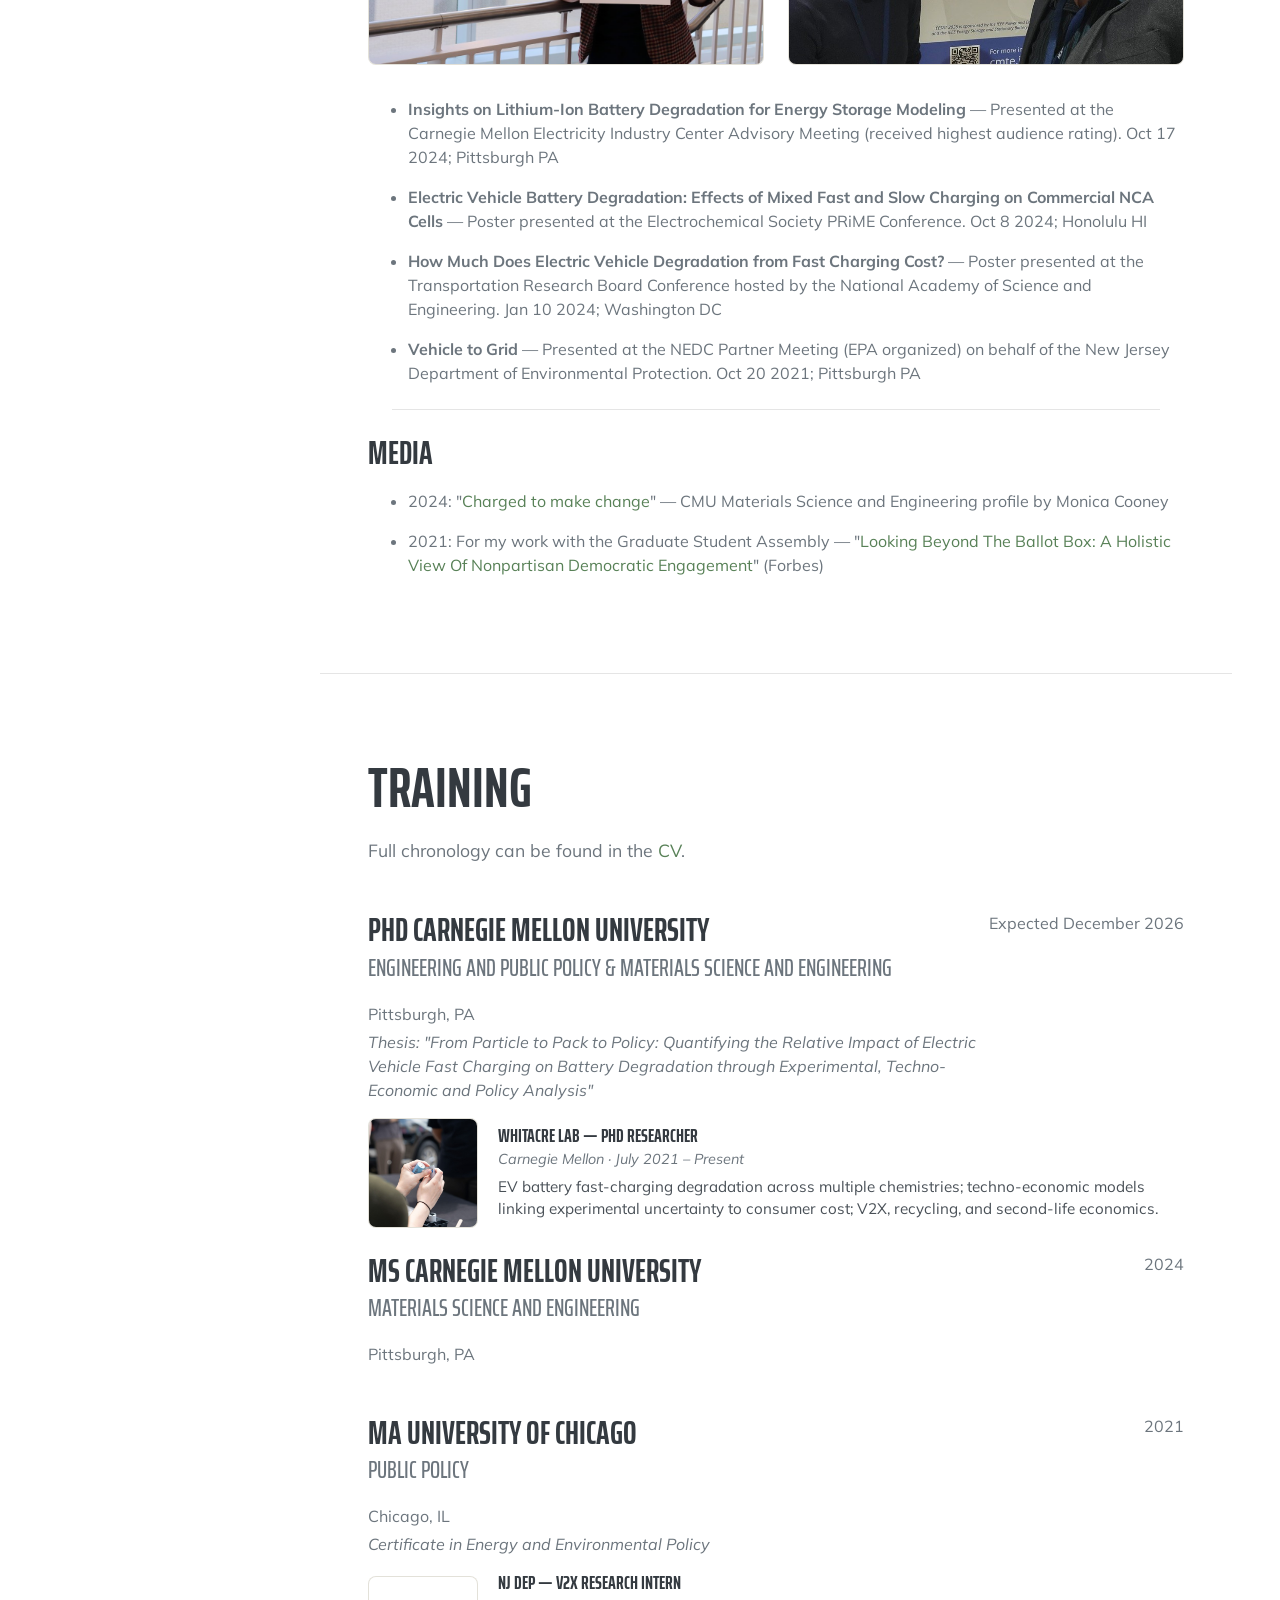
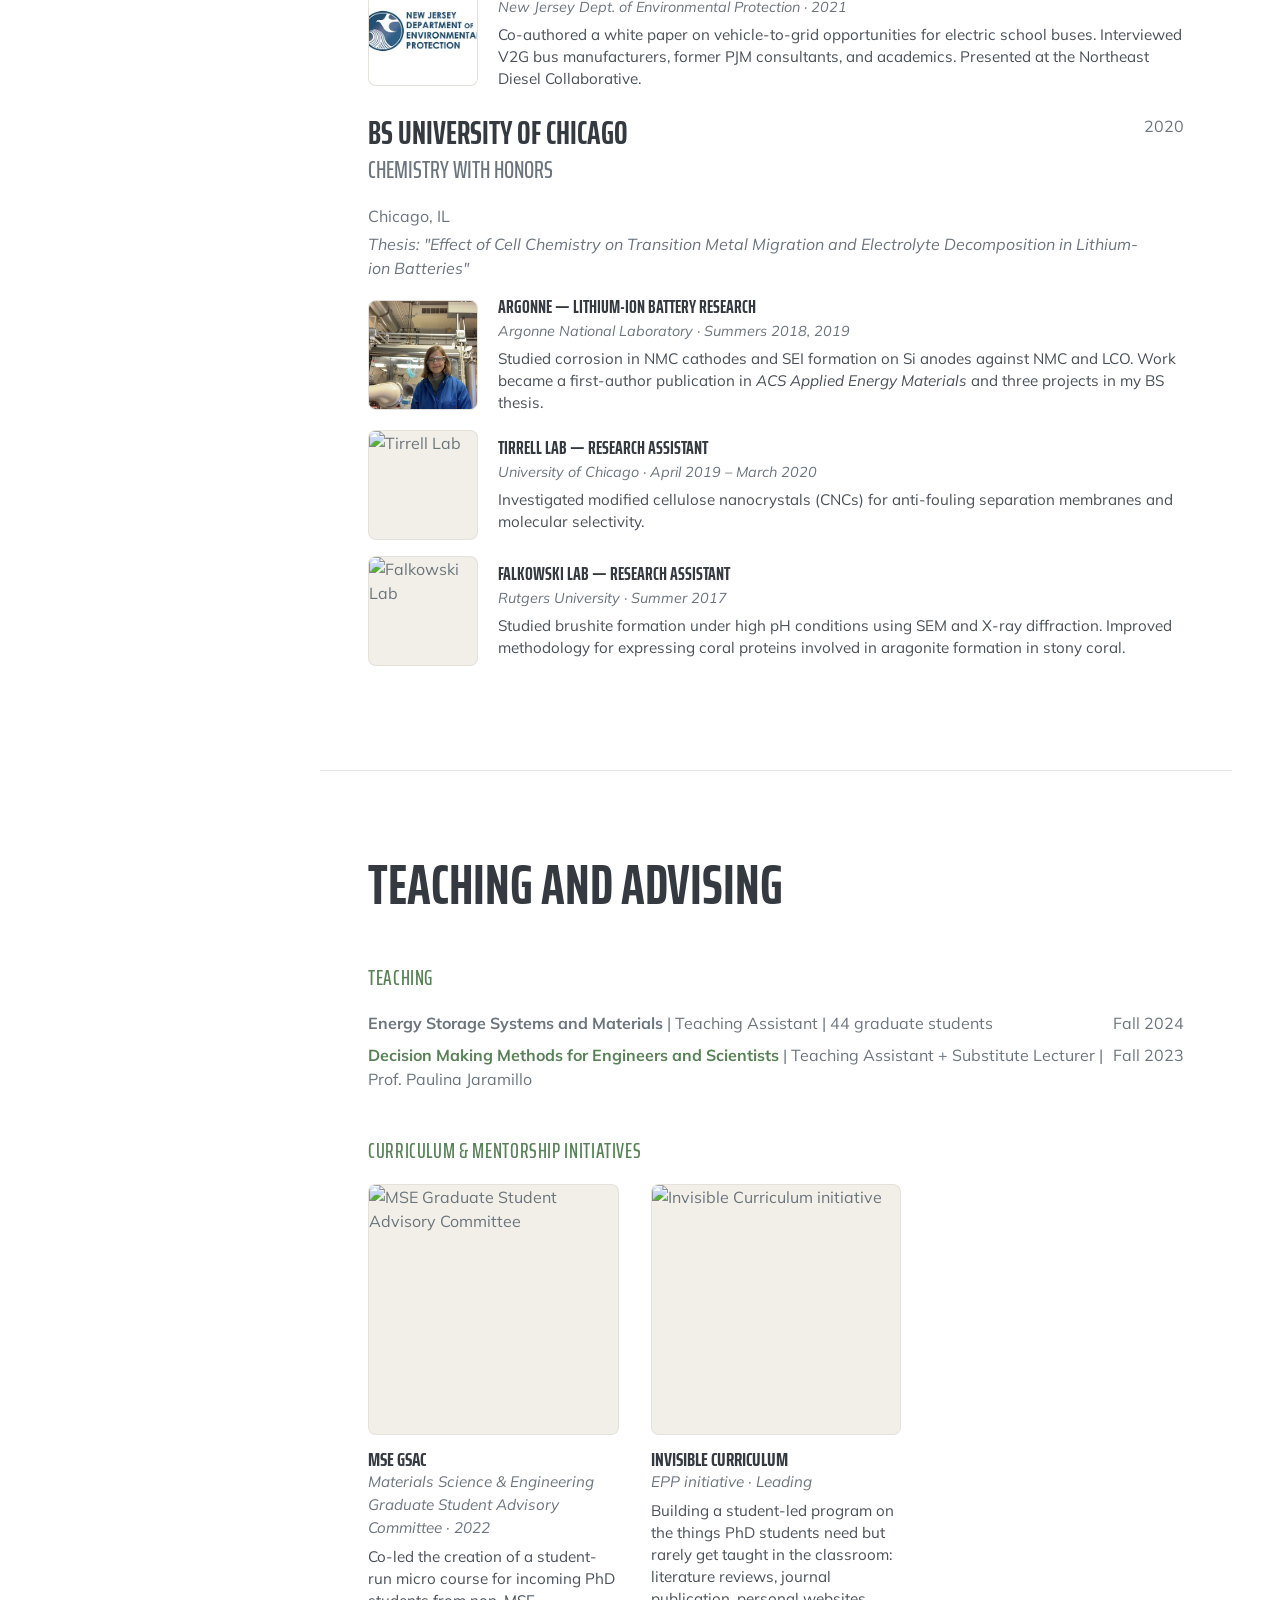
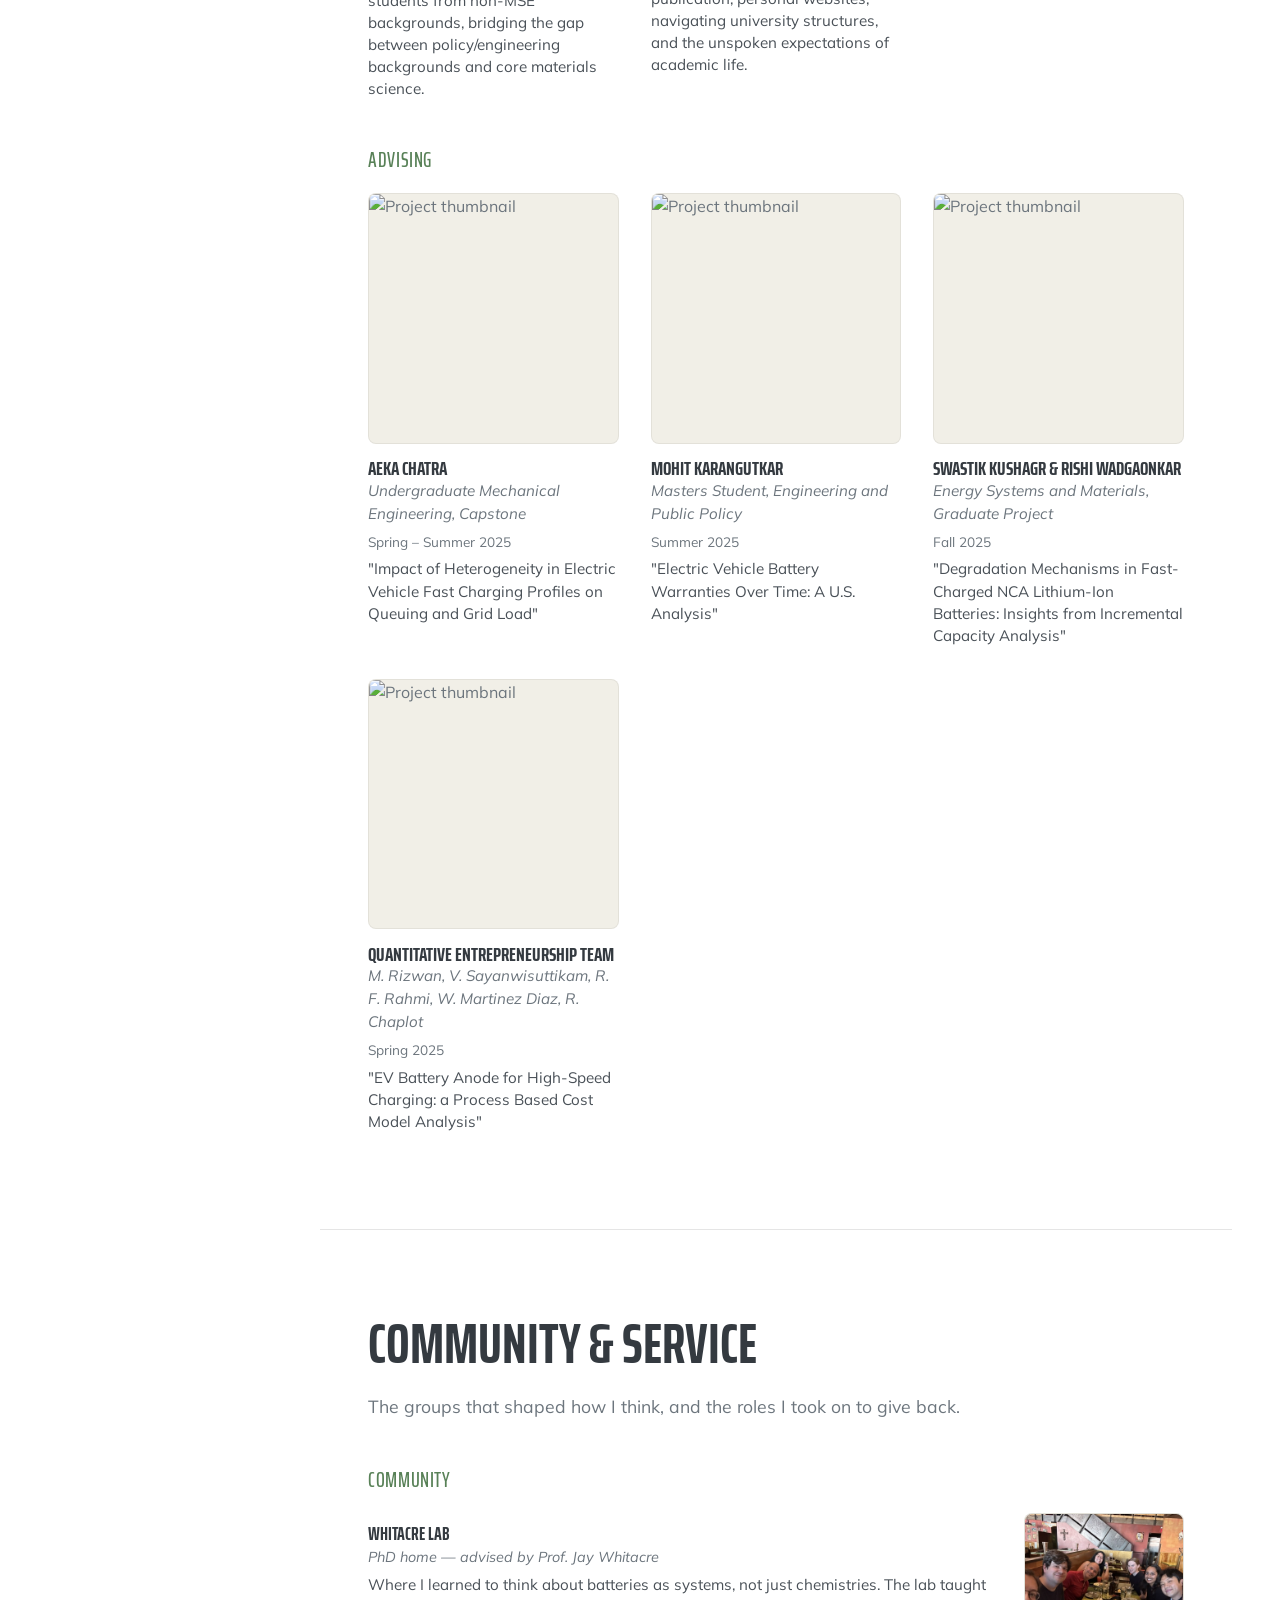
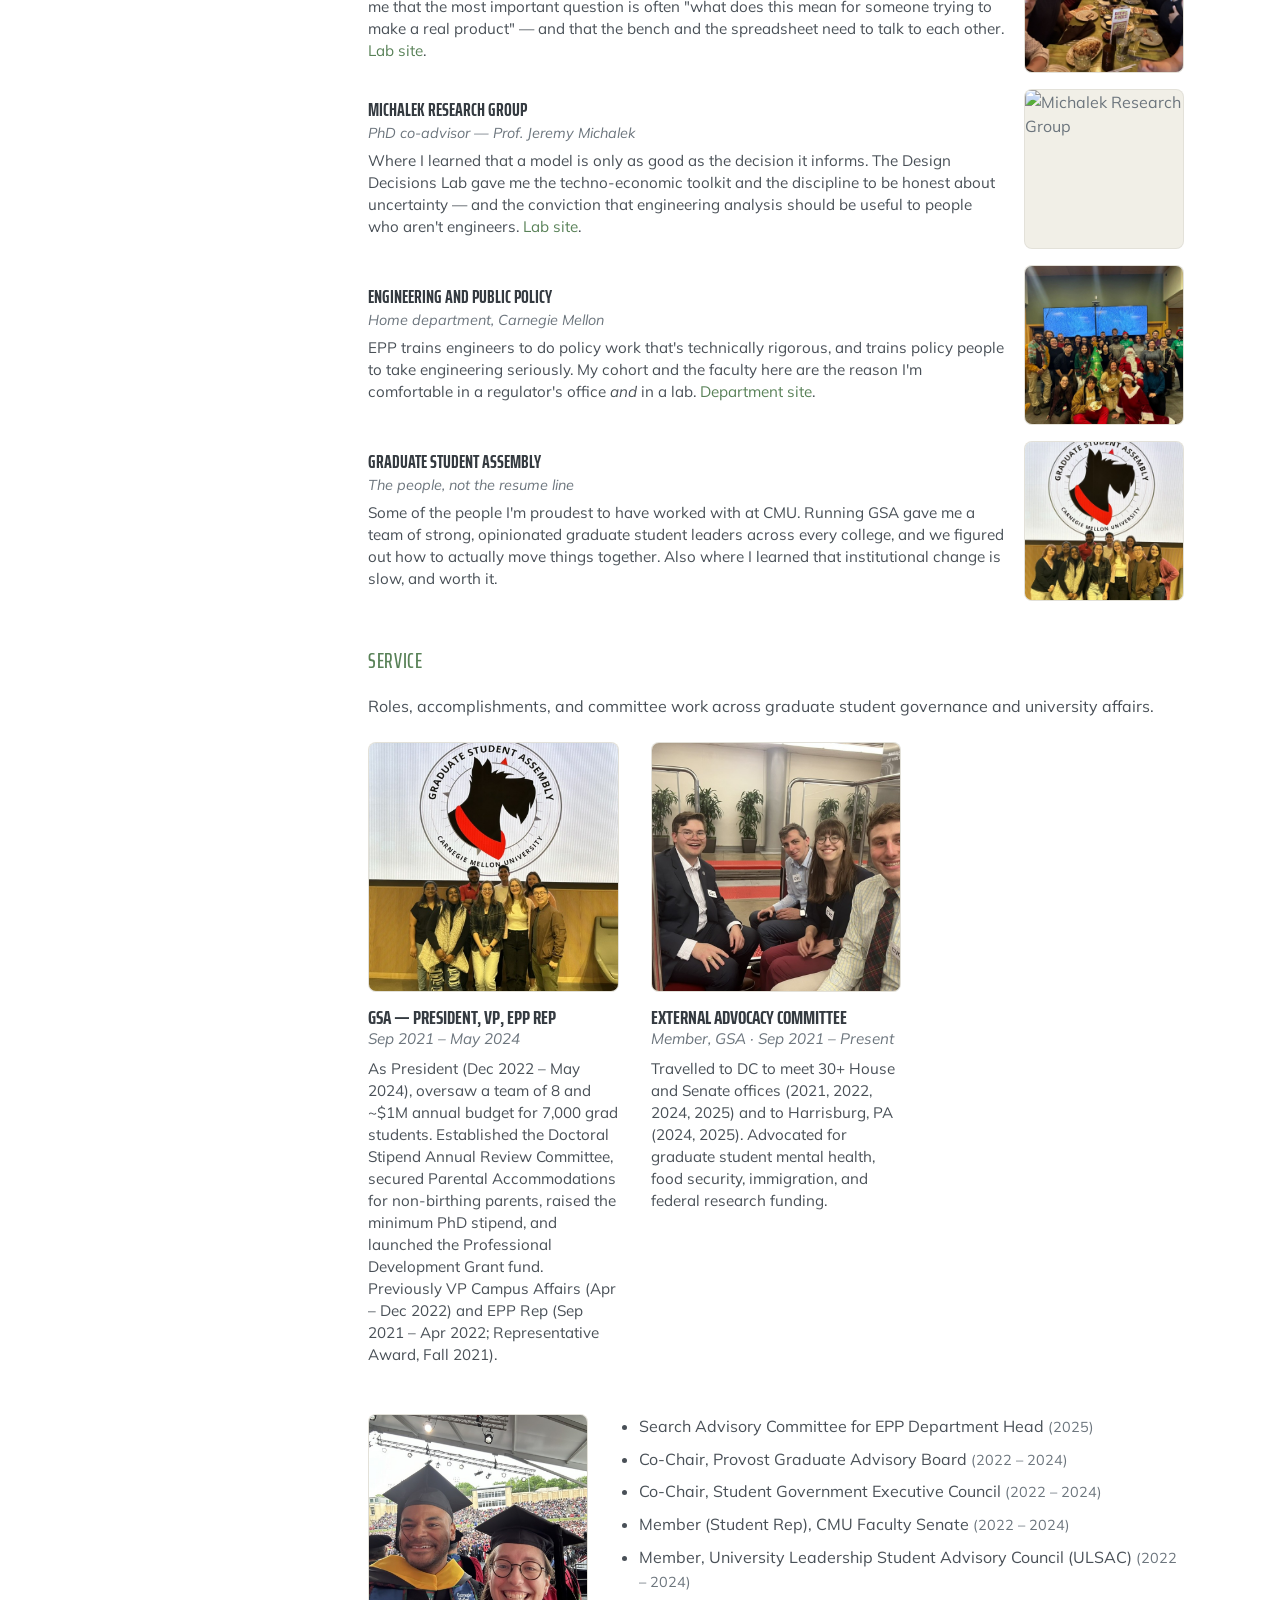
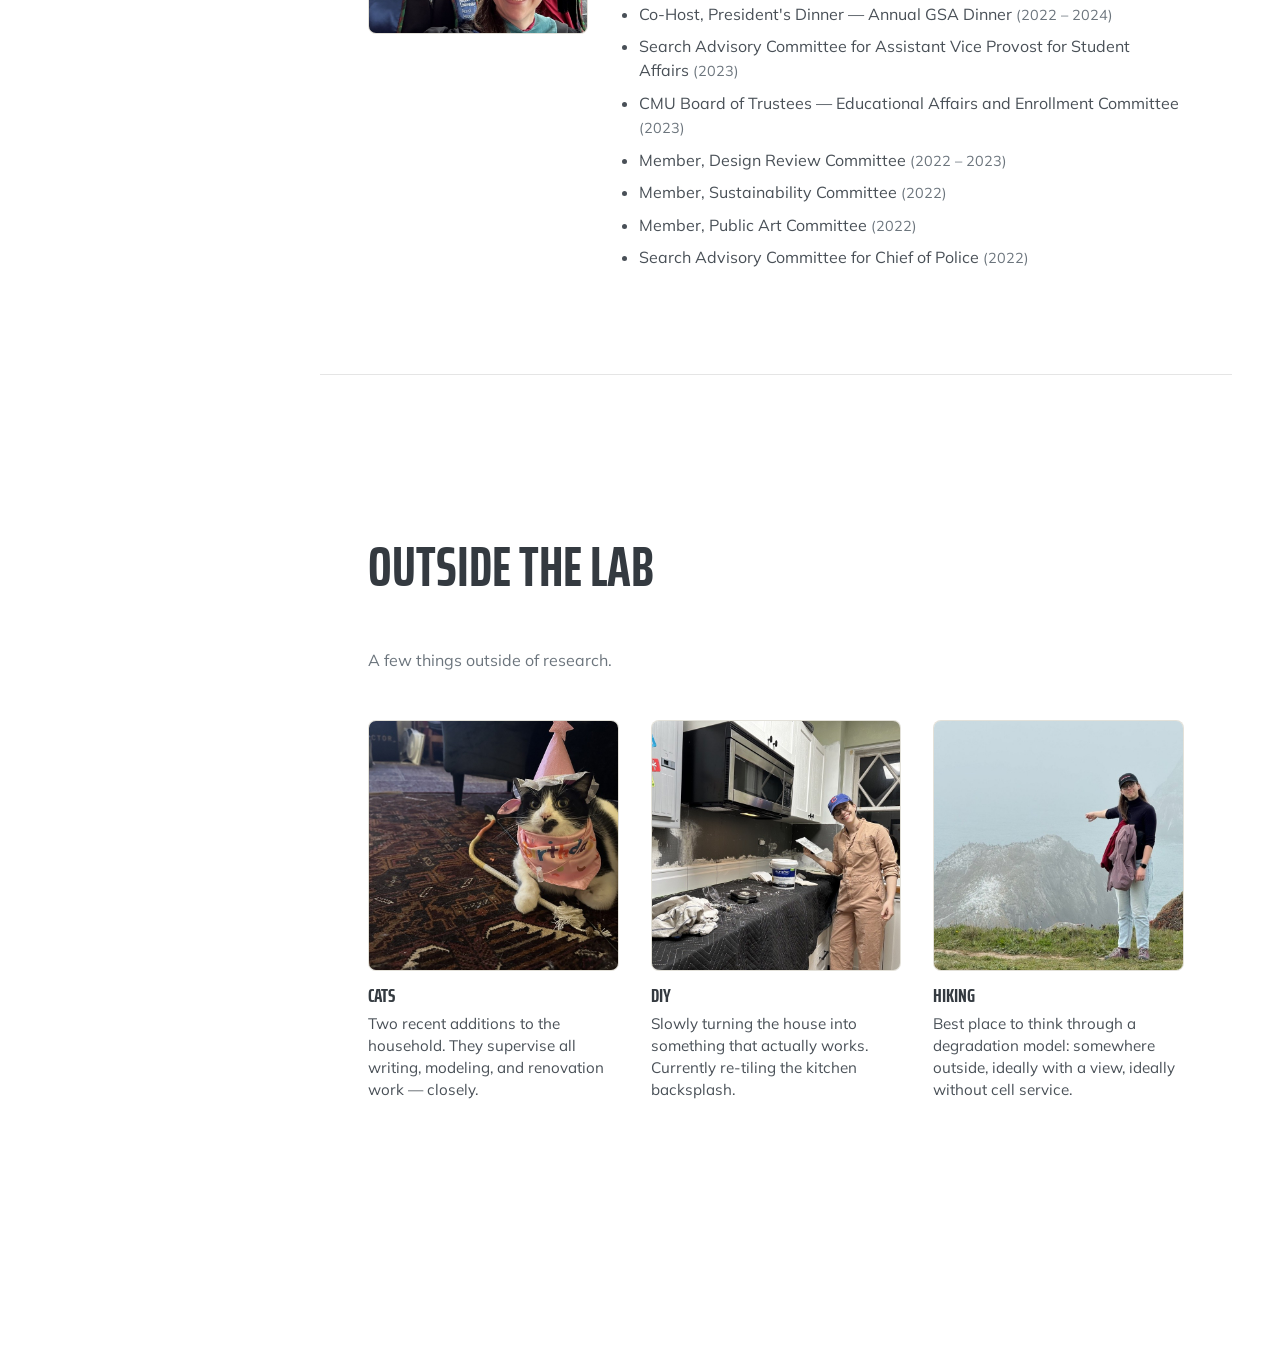
==== commit 70294c6d: "Revise personal description and remove unnecessary content Updated text to reflect current research " ====
--- a/index.html
+++ b/index.html
@@ -275,63 +275,12 @@
 
                 <div class="looking-for mb-5">
                     <span class="lf-tag">Graduating December 2026</span>
-                    <span class="lf-text">Exploring roles in battery R&amp;D, energy storage, and decarbonization policy at companies, labs, and think tanks working on electrification and the grid. If you have an opportunity that might be a fit, <a href="#" class="js-email-link">please get in touch</a>.</span>
-                </div>
-
-                <p class="lead mb-4">
-                    I quantify how electric vehicle batteries actually degrade — and what that costs drivers, automakers, and the grid.
-                </p>
+                    <span class="lf-text">Exploring roles in teaching, battery R&amp;D, energy storage, and decarbonization at companies, labs, and think tanks that work on electrification and the grid. If you have an opportunity that might be a fit, <a href="#" class="js-email-link">please get in touch</a>.</span>
+                </div>
 
                 <p class="lead mb-5">
-                    My PhD work — <i>From Particle to Pack to Policy</i> — spans the cell (experiments in the lab), the pack (techno-economic models), and the policy (what regulators and utilities should do about it). I'm a joint PhD across Carnegie Mellon's <a href="https://www.cmu.edu/epp/" target="_blank">Engineering and Public Policy</a> and <a href="https://www.cmu.edu/engineering/materials/" target="_blank">Materials Science and Engineering</a> departments, advised by Prof. Jay Whitacre and Prof. Jeremy Michalek. Sloan Transportation Fellow; recognized with the best PhD Qualifying Paper award in my cohort (Toor Award, 2023).
-                </p>
-
-                <p class="lead mb-5" style="font-size: 1.1rem;">
-                    <b style="color:#588157;">For technical roles</b> I bring applied battery research that spans the lab bench and the spreadsheet — comfortable with messy real-world data and the questions the literature hasn't answered yet. <b style="color:#588157;">For policy roles</b> I bring translation: most battery PhDs can't sit in a regulator's office, and most policy people can't read a coin cell datasheet. I do both.
-                </p>
-
-                <div class="card-grid mb-5">
-                    <div class="grid-card">
-                        <img class="card-thumb" src="assets/img/24-gsa-strategic-plan.jpg" alt="Leadership" />
-                        <div class="card-title">Leadership at Scale</div>
-                        <div class="card-desc">As CMU Graduate Student Assembly President I led a team of 8 with a ~$1M annual budget representing 7,000 grad students. Negotiated with senior university leadership, raised the minimum PhD stipend, and built the Doctoral Stipend Annual Review Committee.</div>
-                    </div>
-
-                    <div class="grid-card">
-                        <img class="card-thumb" src="assets/img/20-lab-coat-battery.jpg" alt="Experimental electrochemistry" />
-                        <div class="card-title">Hands-On Electrochemistry</div>
-                        <div class="card-desc">I run cycling experiments on commercial cells and pouch cells across NCA, NMC, and LFP chemistries using Neware, Biologic, and MACCOR cyclers. I read EIS, ICA, XRD, and SEM data and know what's signal versus noise.</div>
-                    </div>
-
-                    <div class="grid-card">
-                        <img class="card-thumb" src="assets/img/17-poster-presenting.jpg" alt="Techno-economic modeling" />
-                        <div class="card-title">Techno-Economic Modeling</div>
-                        <div class="card-desc">I build degradation cost models that propagate experimental uncertainty all the way to the consumer's wallet — used to compare chemistries, charging behaviors, and business cases for V2X and second-life batteries.</div>
-                    </div>
-
-                    <div class="grid-card">
-                        <img class="card-thumb" src="assets/img/09-gsa-congress-visit.jpg" alt="Policy and advocacy" />
-                        <div class="card-title">Policy &amp; Advocacy</div>
-                        <div class="card-desc">My V2G work with the NJ Department of Environmental Protection and my advocacy work through GSA — including congressional meetings, op-eds, and a Forbes feature — built the muscle of explaining technical questions to people with decision-making power.</div>
-                    </div>
-
-                </div>
-
-                <p class="lead mb-5">
-                    <a href="assets/files/H_Morin_CV.pdf" target="_blank"><i class="fas fa-file-pdf"></i>&nbsp; Download CV</a> &nbsp;·&nbsp;
-                    <a href="#" class="js-email-link"><i class="fas fa-envelope"></i>&nbsp; <span class="js-email-text">[email visible after load]</span></a>
-                </p>
-
-                <div class="social-icons">
-                    <a class="social-icon" title="LinkedIn" href="https://www.linkedin.com/in/hhmorin" target="_blank"><i class="fab fa-linkedin-in"></i></a>
-                    <a class="social-icon" title="Google Scholar" href="https://scholar.google.com/citations?user=MLK0lRoAAAAJ&hl=en" target="_blank"><i class="fab fa-google"></i></a>
-                    <a class="social-icon" title="GitHub" href="https://github.com/hannah-morin" target="_blank"><i class="fab fa-github"></i></a>
-                </div>
-            </div>
-        </section>
-        <hr class="m-0" />
-
-
+                    I'm a PhD candidate in Engineering & Public Policy and Materials Science & Engineering at Carnegie Mellon, where I study how EV fast charging drives battery degradation, from the particle to the pack to policy.
+                    I study lithium ion battery cells (via experiments in the lab), EV packs (via techno-economic models), and related policy (what regulators should do about it). I'm a joint PhD across Carnegie Mellon's <a href="https://www.cmu.edu/epp/" target="_blank">Engineering and Public Policy</a> and <a href="https://www.cmu.edu/engineering/materials/" target="_blank">Materials Science and Engineering</a> departments, advised by Prof. Jay Whitacre and Prof. Jeremy Michalek. 
         <section class="resume-section" id="research">
             <div class="resume-section-content">
                 <h2 class="mb-5">Research</h2>
@@ -395,7 +344,7 @@
             <div class="resume-section-content">
                 <h2 class="mb-3">Training</h2>
                 <p class="lead mb-5" style="font-size: 1.1rem;">
-                    Each degree paired with the research that went with it. Full chronology is on the <a href="assets/files/H_Morin_CV.pdf" target="_blank">CV</a>.
+                    Full chronology can be found in the <a href="assets/files/H_Morin_CV.pdf" target="_blank">CV</a>.
                 </p>
 
                 <!-- PhD + Whitacre -->
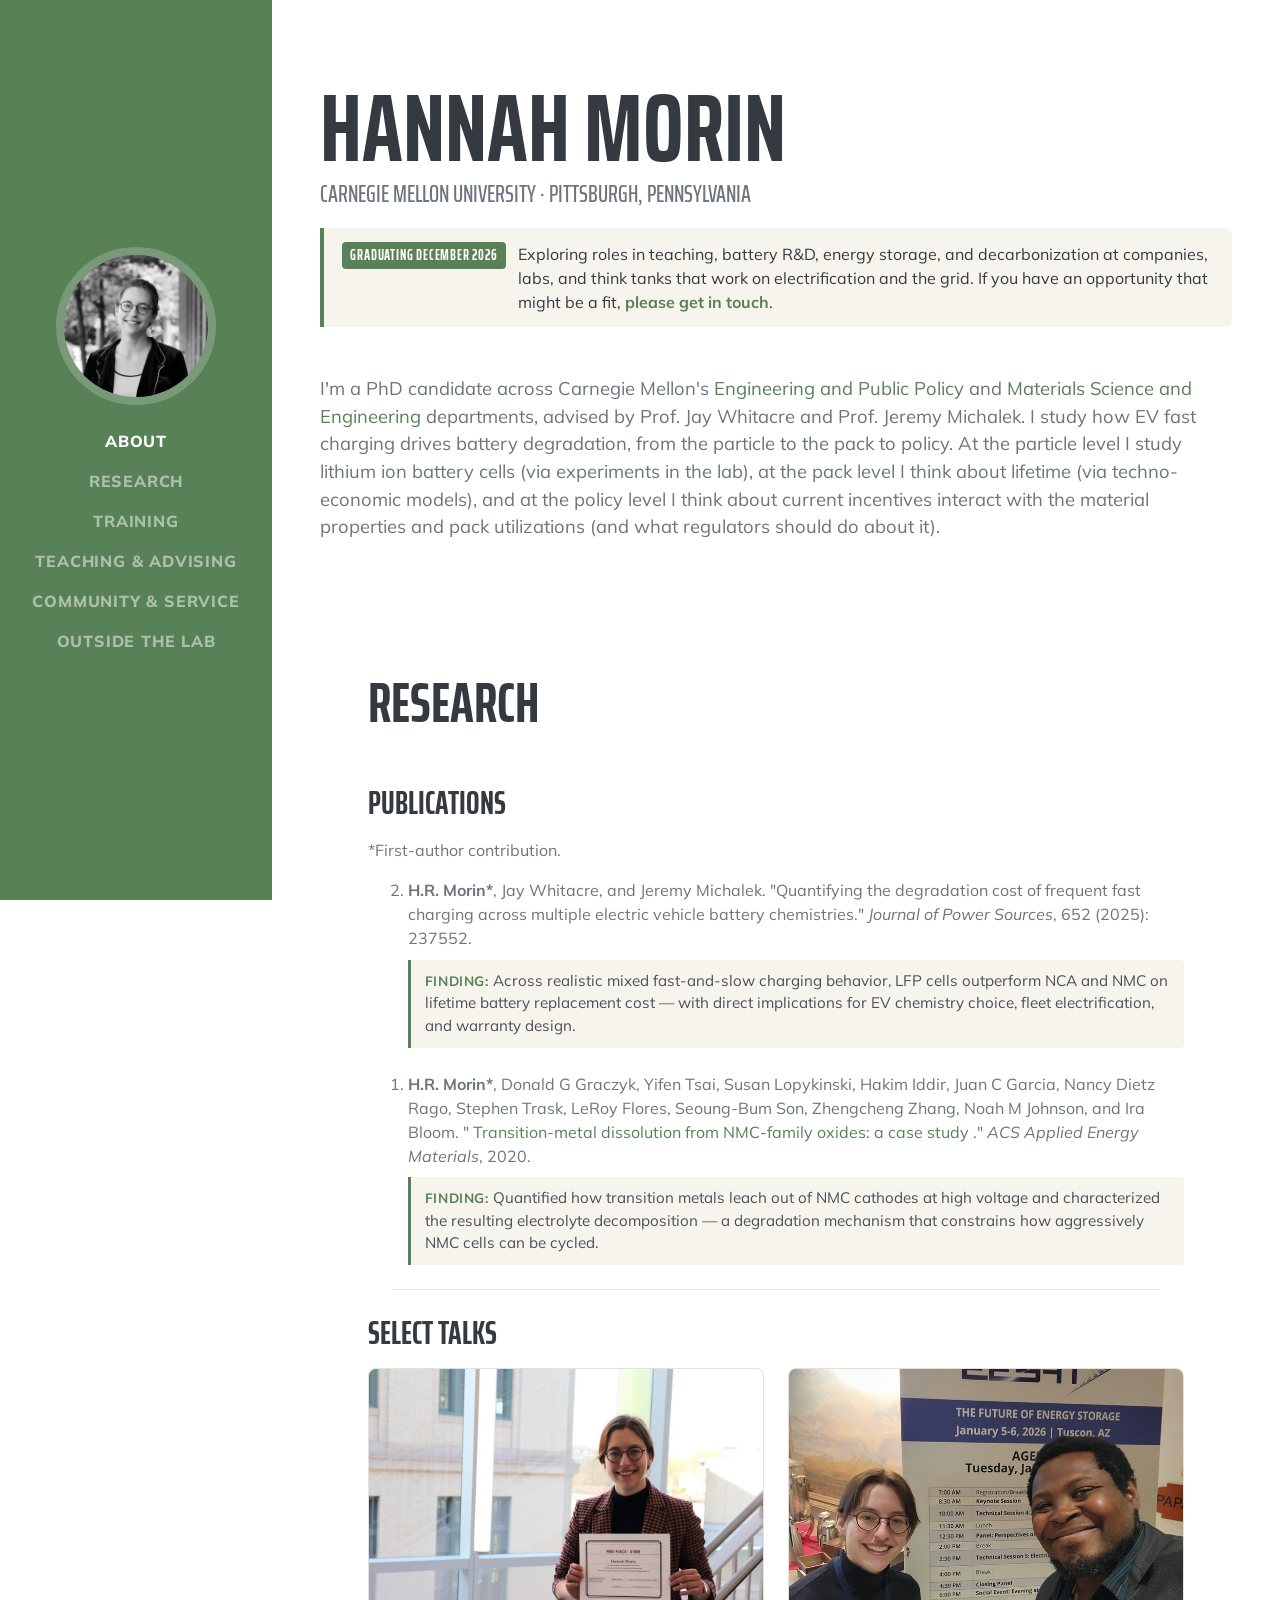
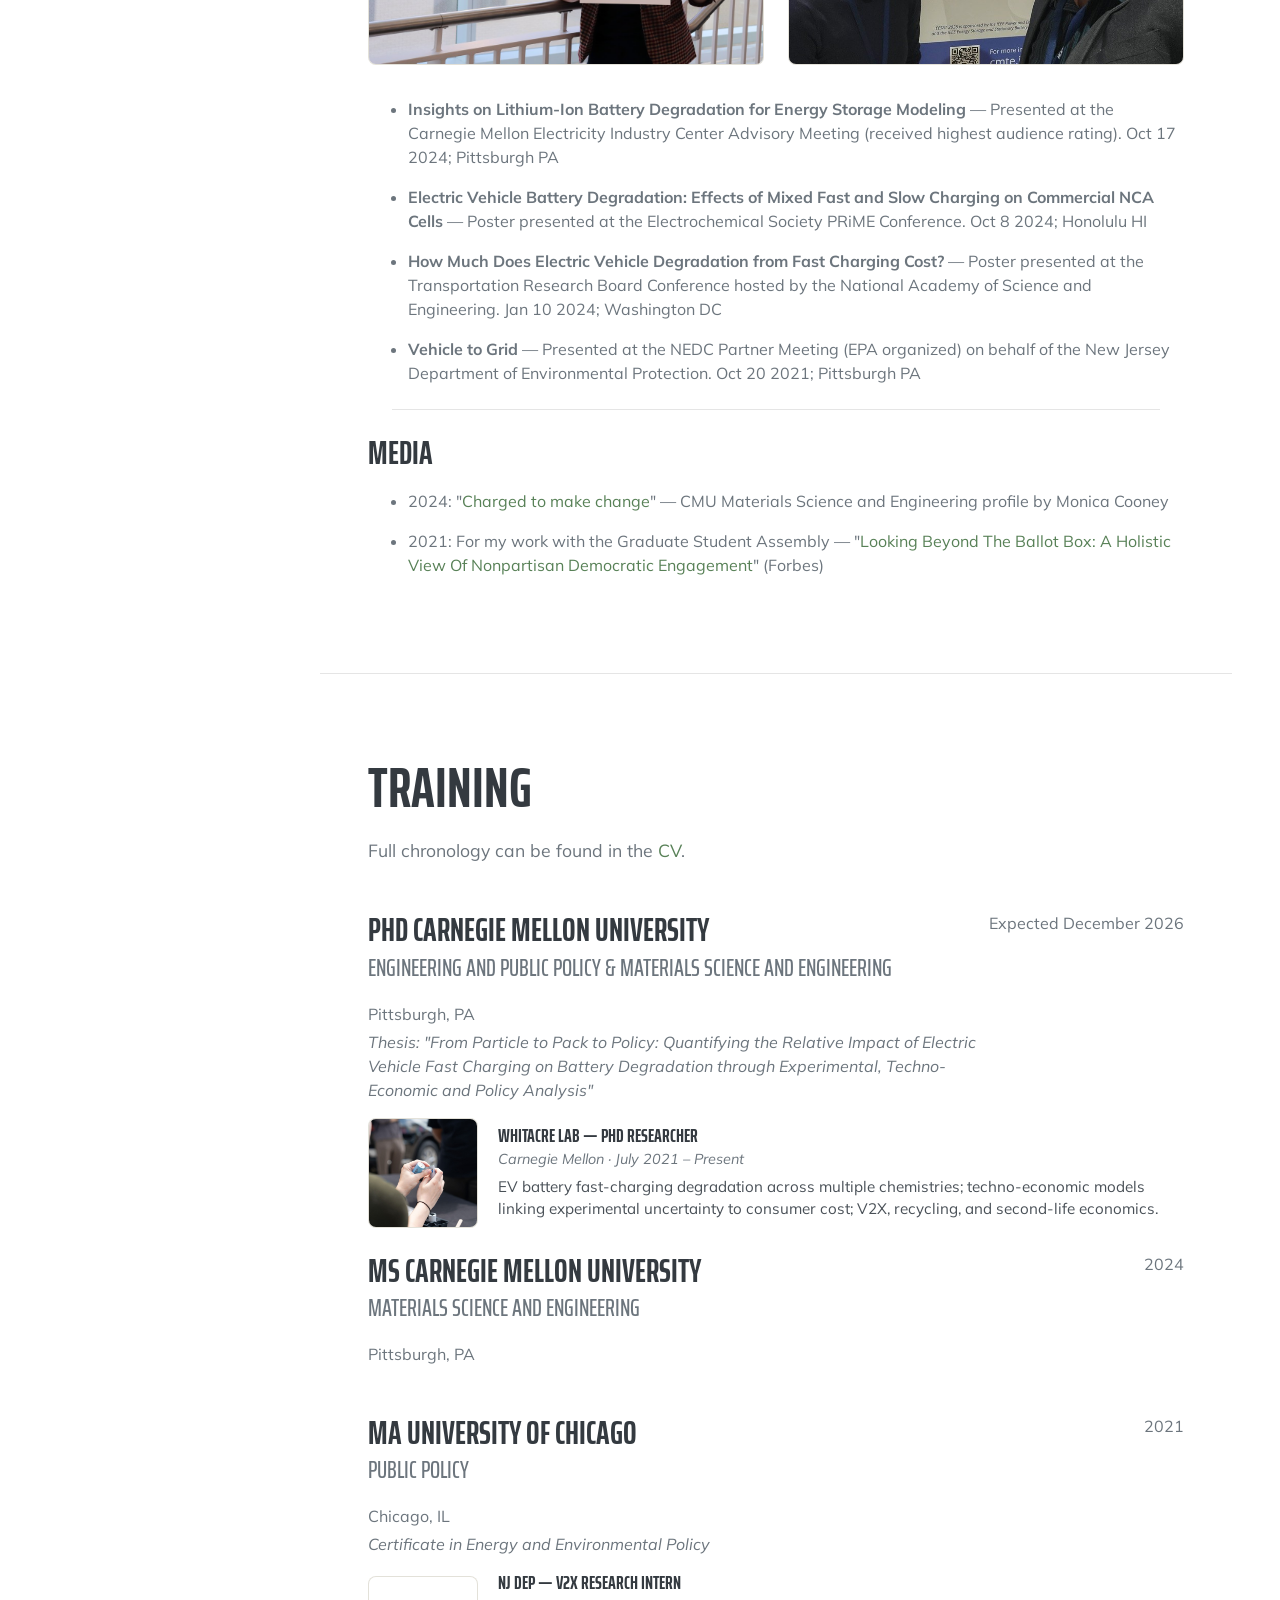
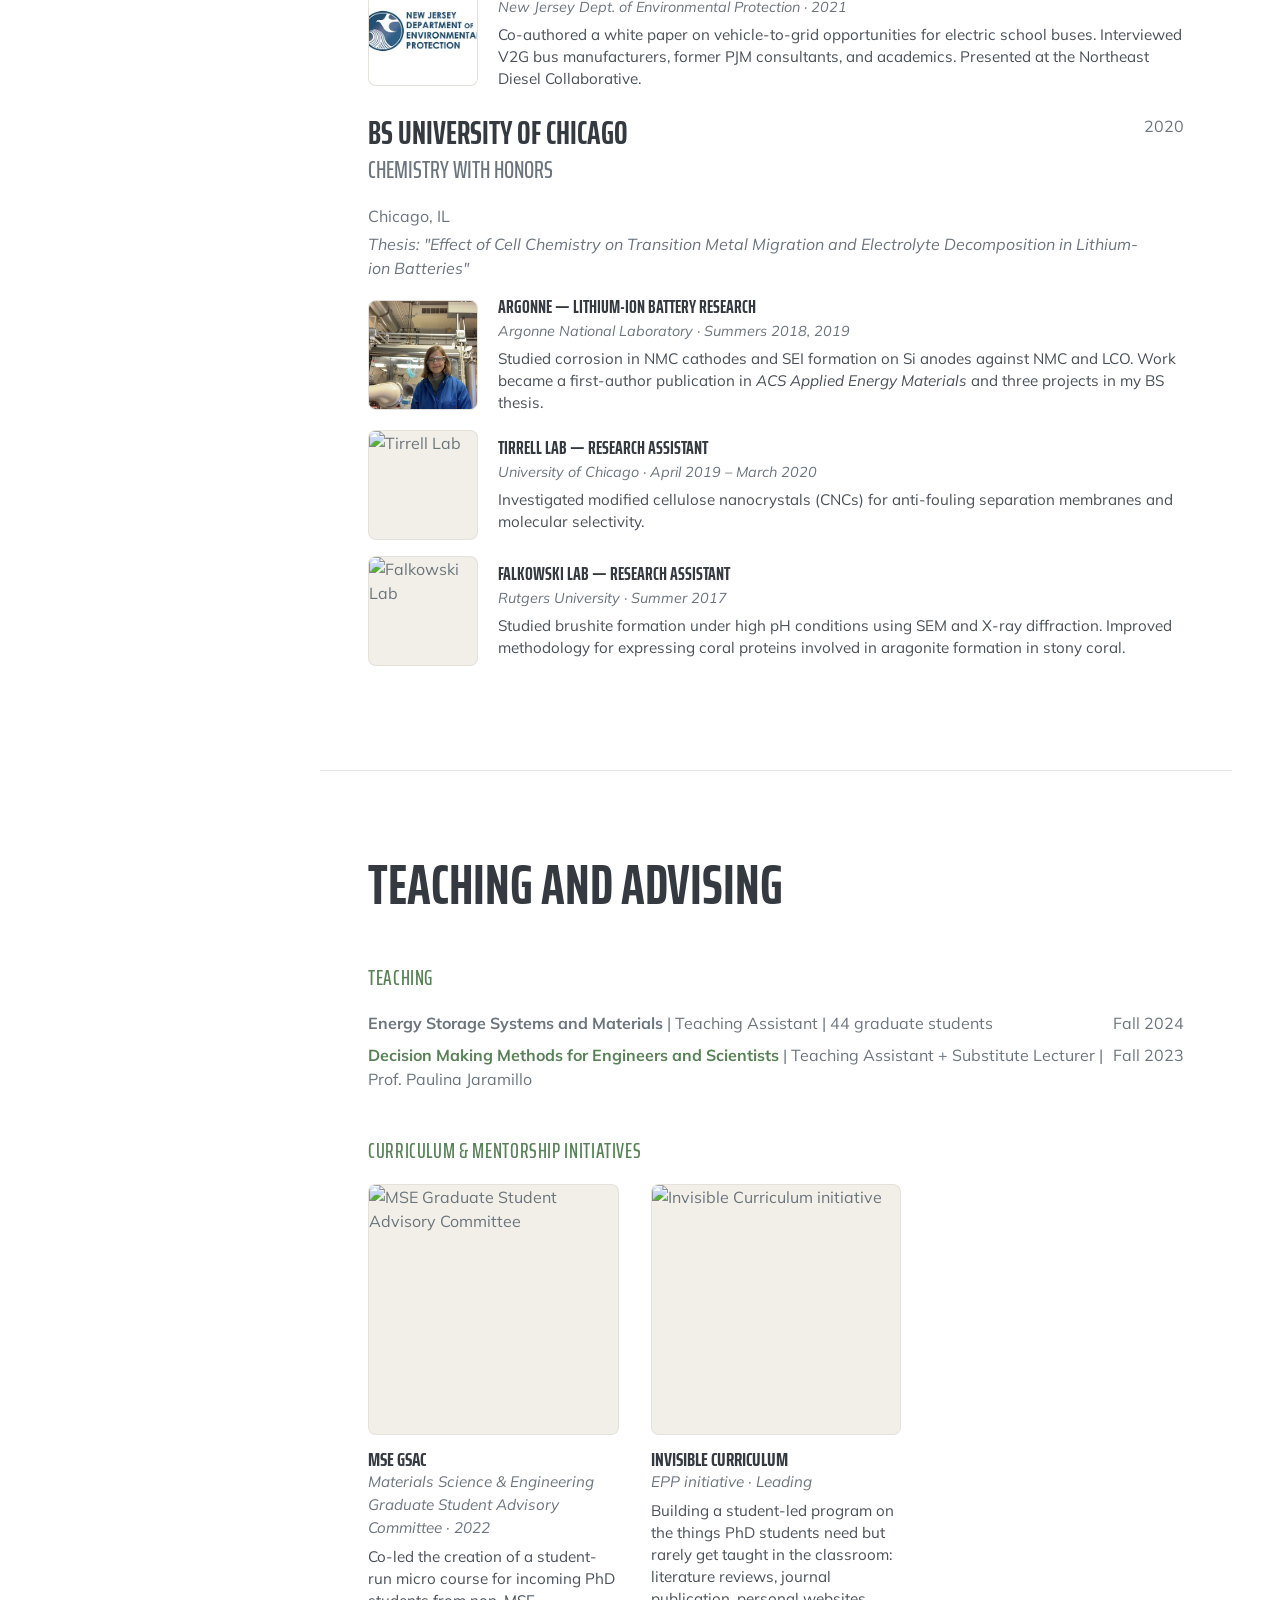
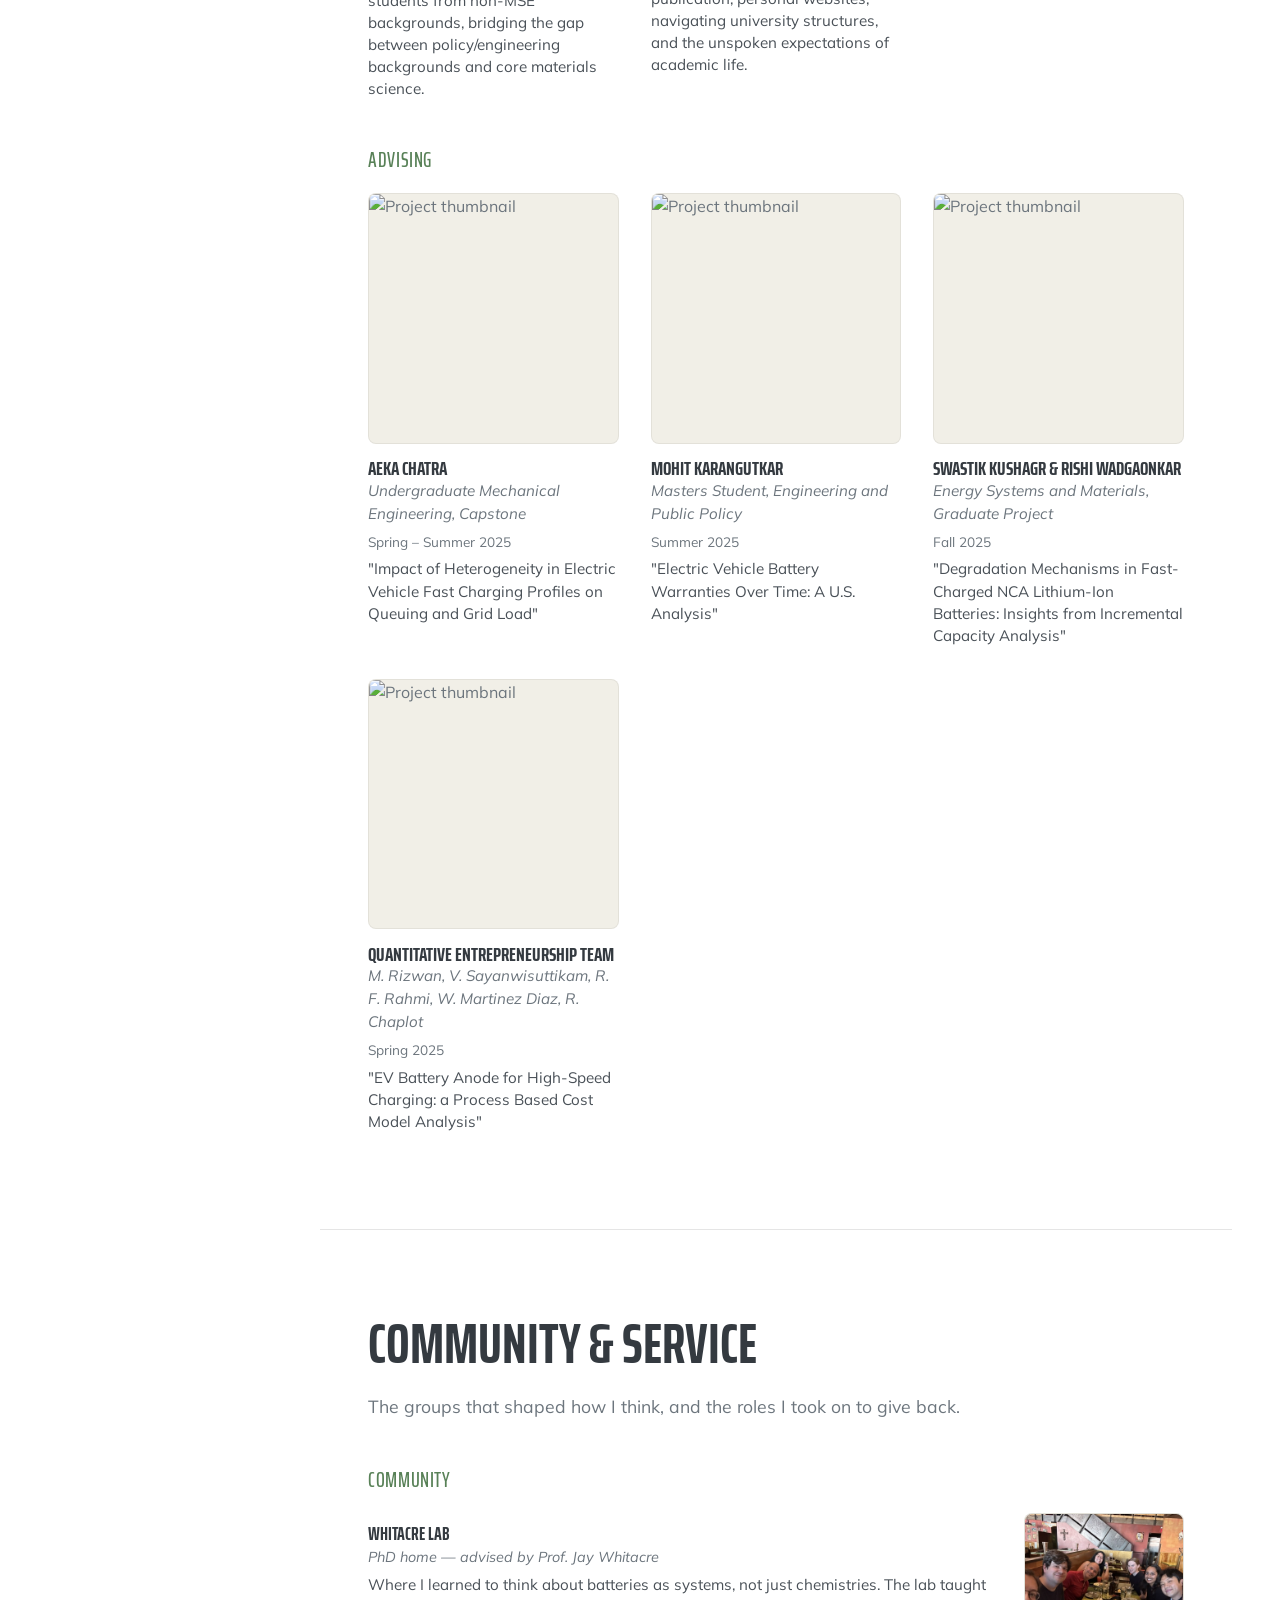
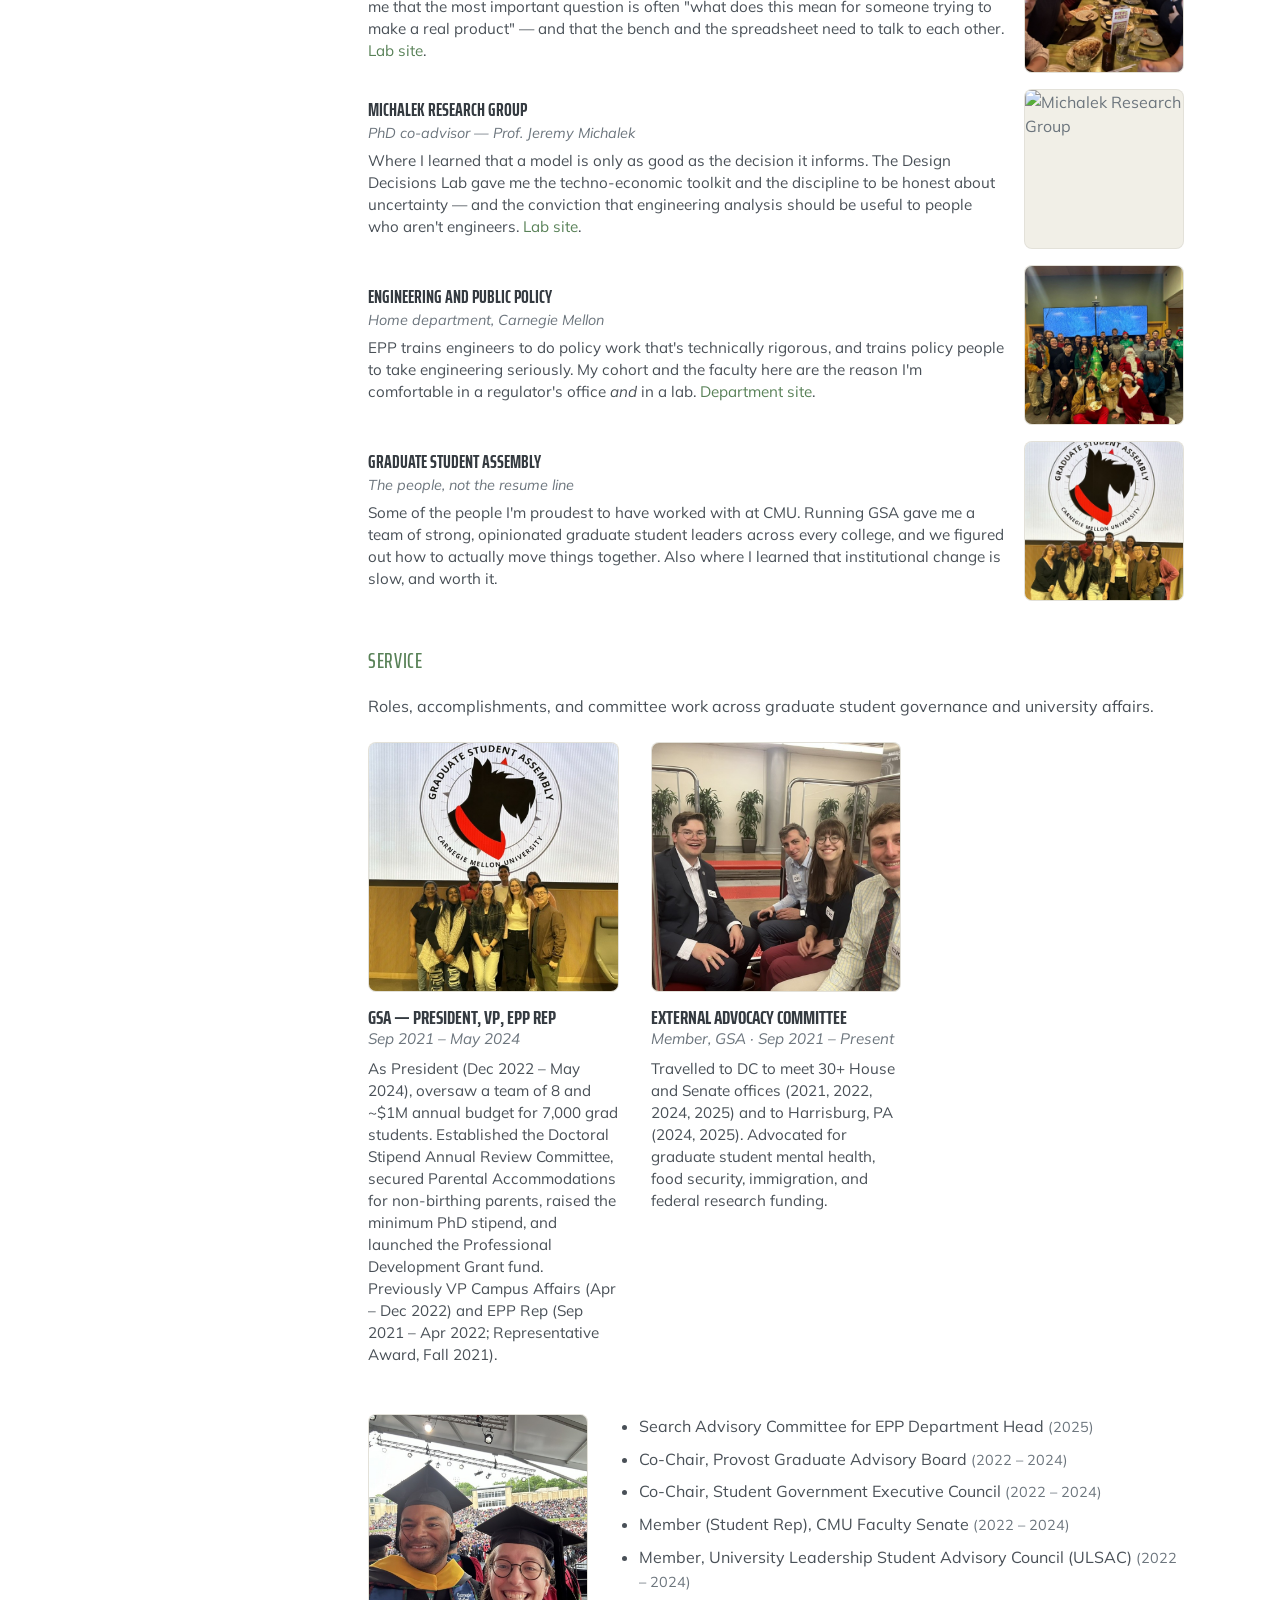
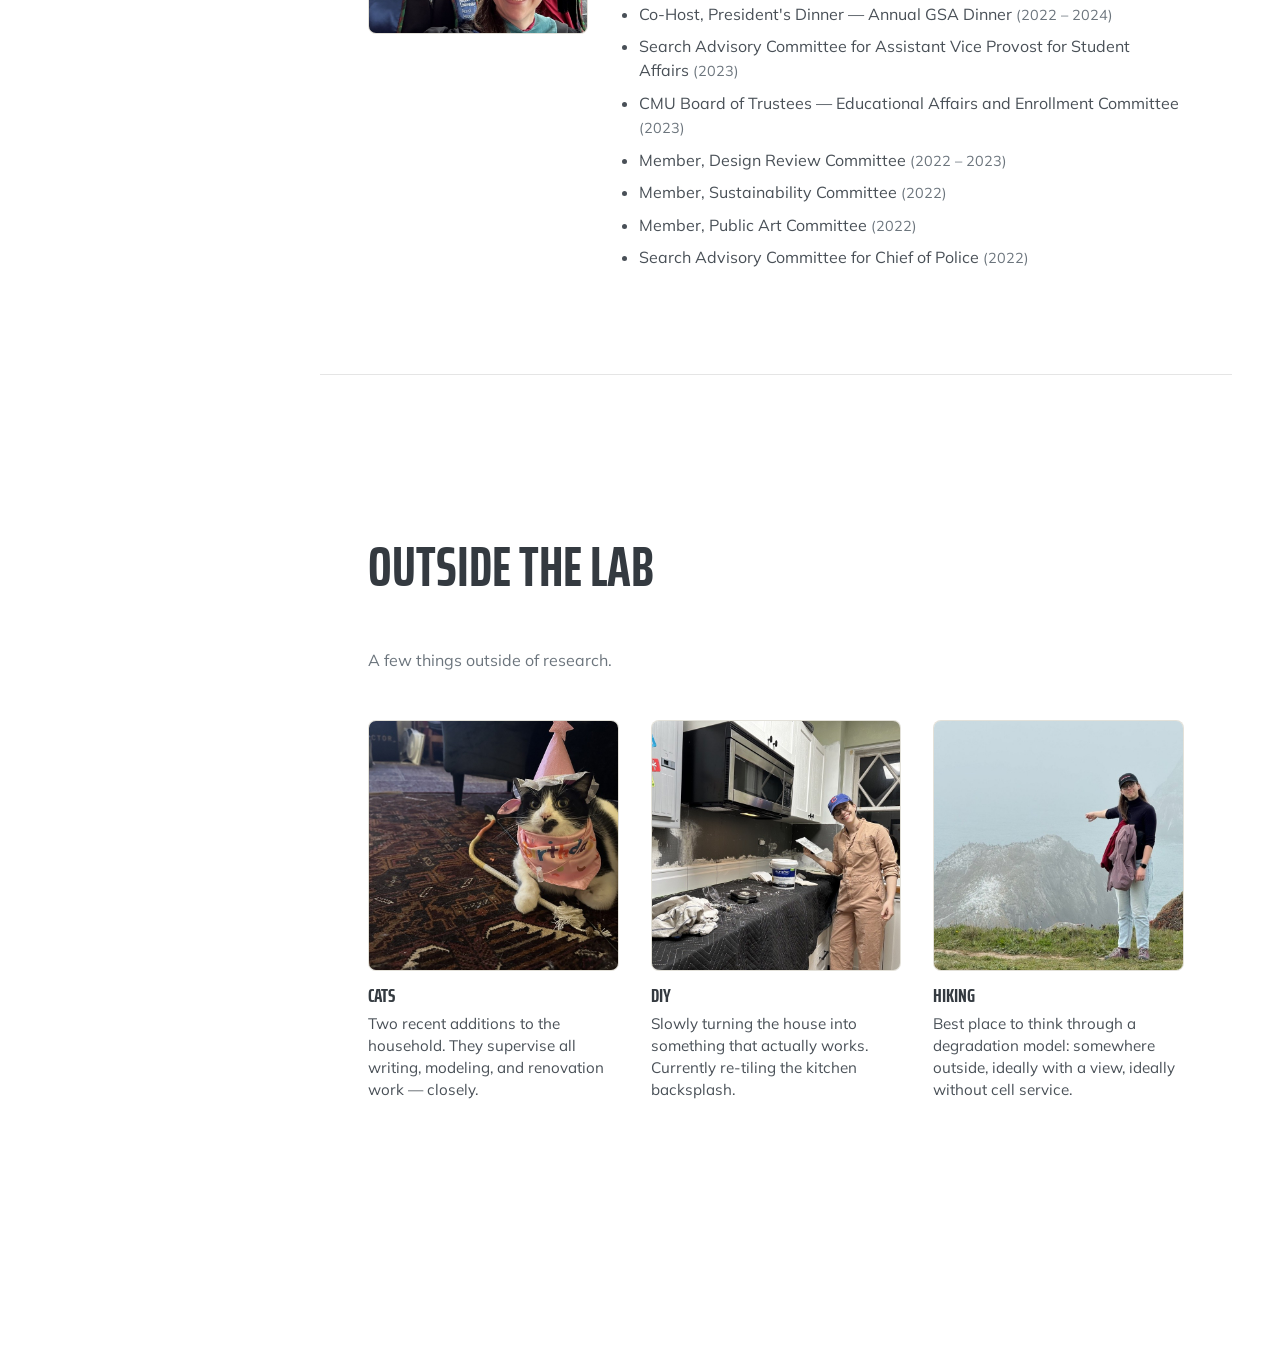
==== commit 0f04f520: "Update research description in index.html Revised research description for clarity and detail." ====
--- a/index.html
+++ b/index.html
@@ -279,9 +279,10 @@
                 </div>
 
                 <p class="lead mb-5">
-                    I'm a PhD candidate in Engineering & Public Policy and Materials Science & Engineering at Carnegie Mellon, where I study how EV fast charging drives battery degradation, from the particle to the pack to policy.
-                    I study lithium ion battery cells (via experiments in the lab), EV packs (via techno-economic models), and related policy (what regulators should do about it). I'm a joint PhD across Carnegie Mellon's <a href="https://www.cmu.edu/epp/" target="_blank">Engineering and Public Policy</a> and <a href="https://www.cmu.edu/engineering/materials/" target="_blank">Materials Science and Engineering</a> departments, advised by Prof. Jay Whitacre and Prof. Jeremy Michalek. 
-        <section class="resume-section" id="research">
+                    I'm a PhD candidate across Carnegie Mellon's <a href="https://www.cmu.edu/epp/" target="_blank">Engineering and Public Policy</a> and <a href="https://www.cmu.edu/engineering/materials/" target="_blank">Materials Science and Engineering</a> departments, advised by Prof. Jay Whitacre and Prof. Jeremy Michalek. 
+                    I study how EV fast charging drives battery degradation, from the particle to the pack to policy.
+                    At the particle level I study lithium ion battery cells (via experiments in the lab), at the pack level I think about lifetime (via techno-economic models), and at the policy level I think about current incentives interact with the material properties and pack utilizations (and what regulators should do about it). 
+                <section class="resume-section" id="research">
             <div class="resume-section-content">
                 <h2 class="mb-5">Research</h2>
 
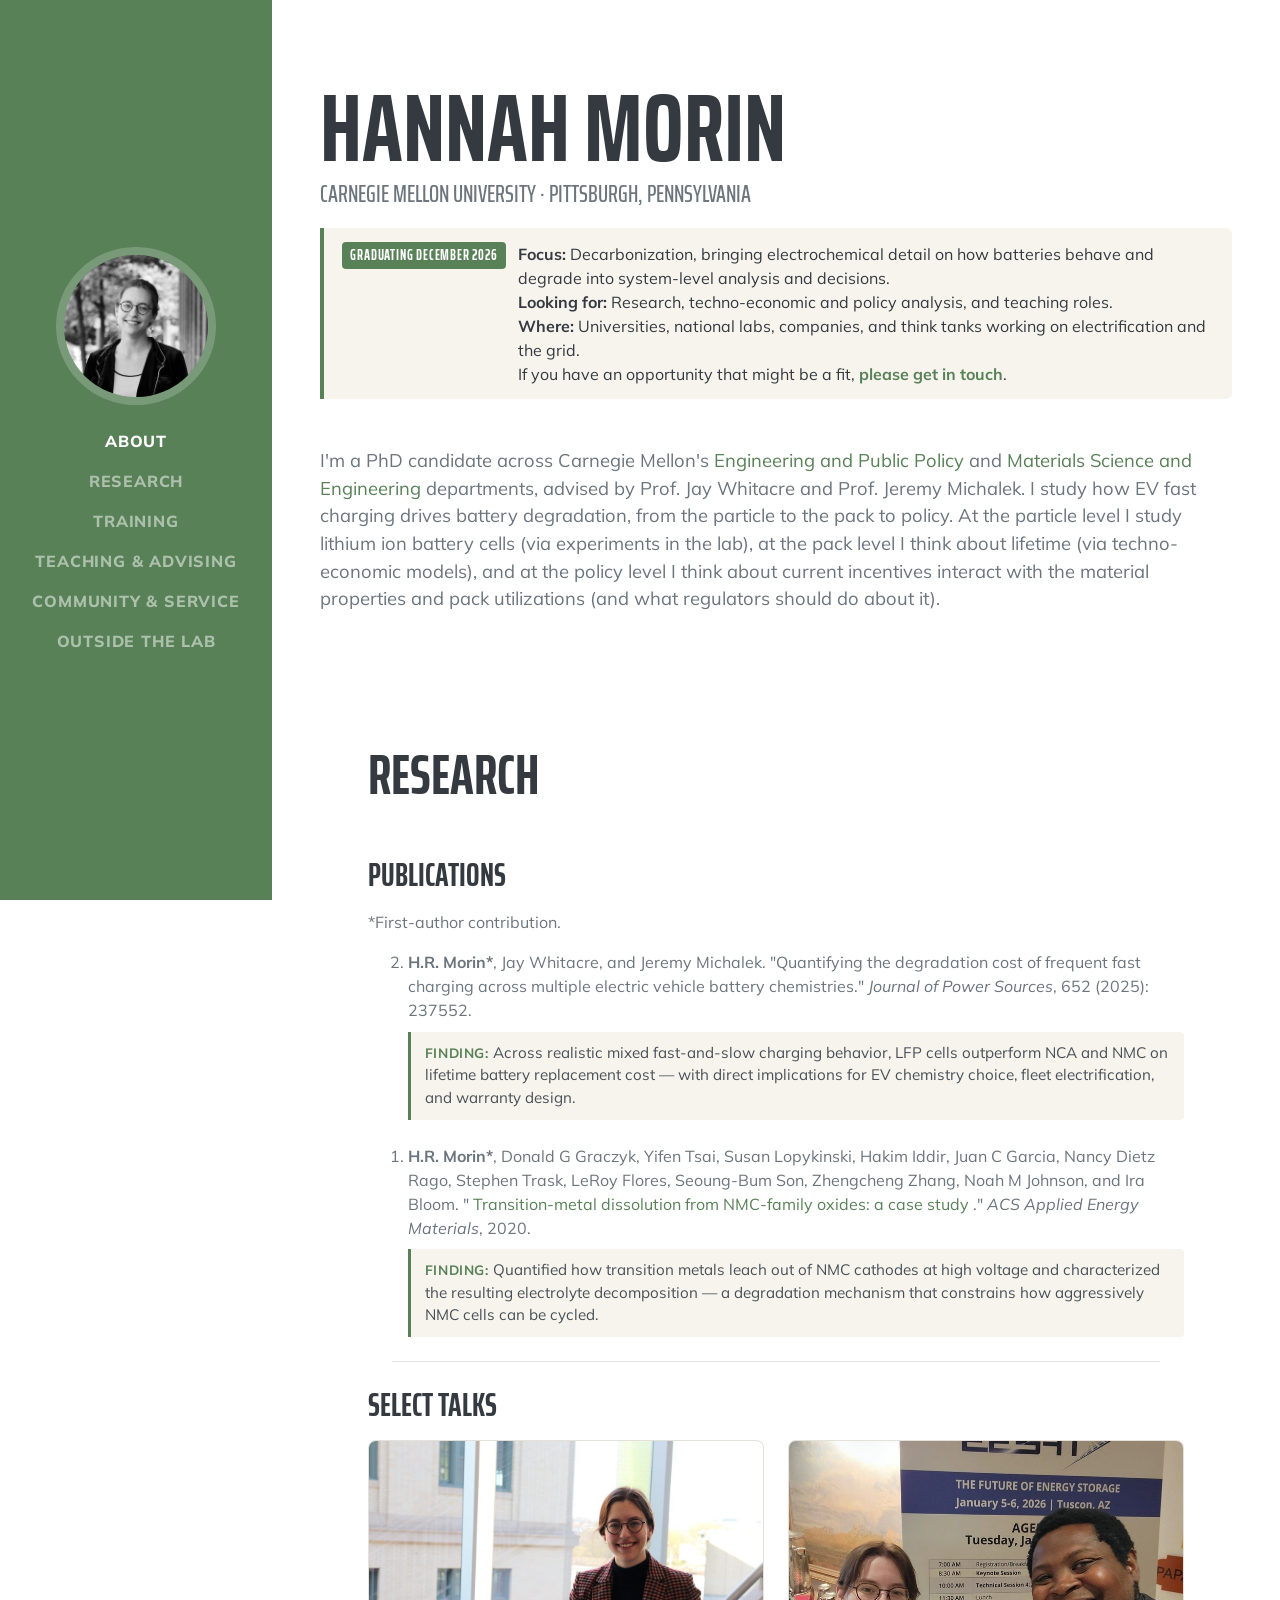
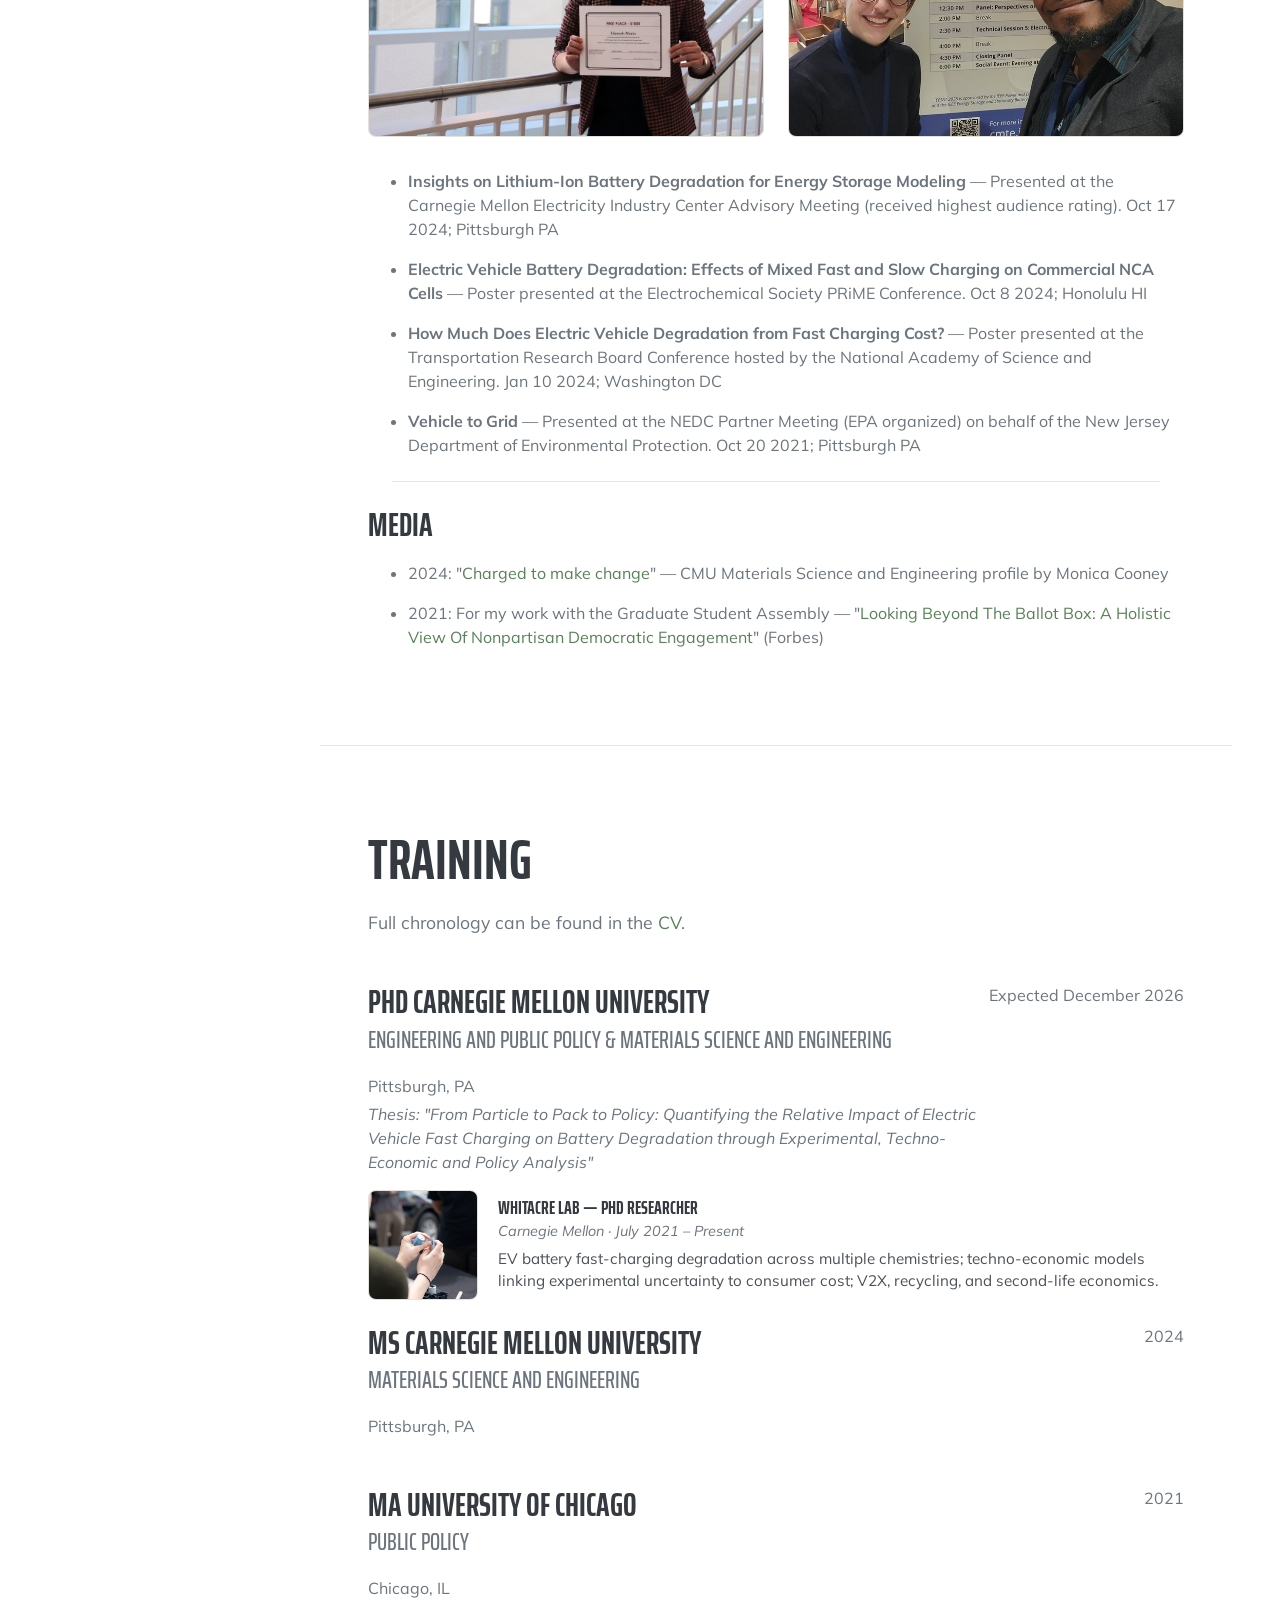
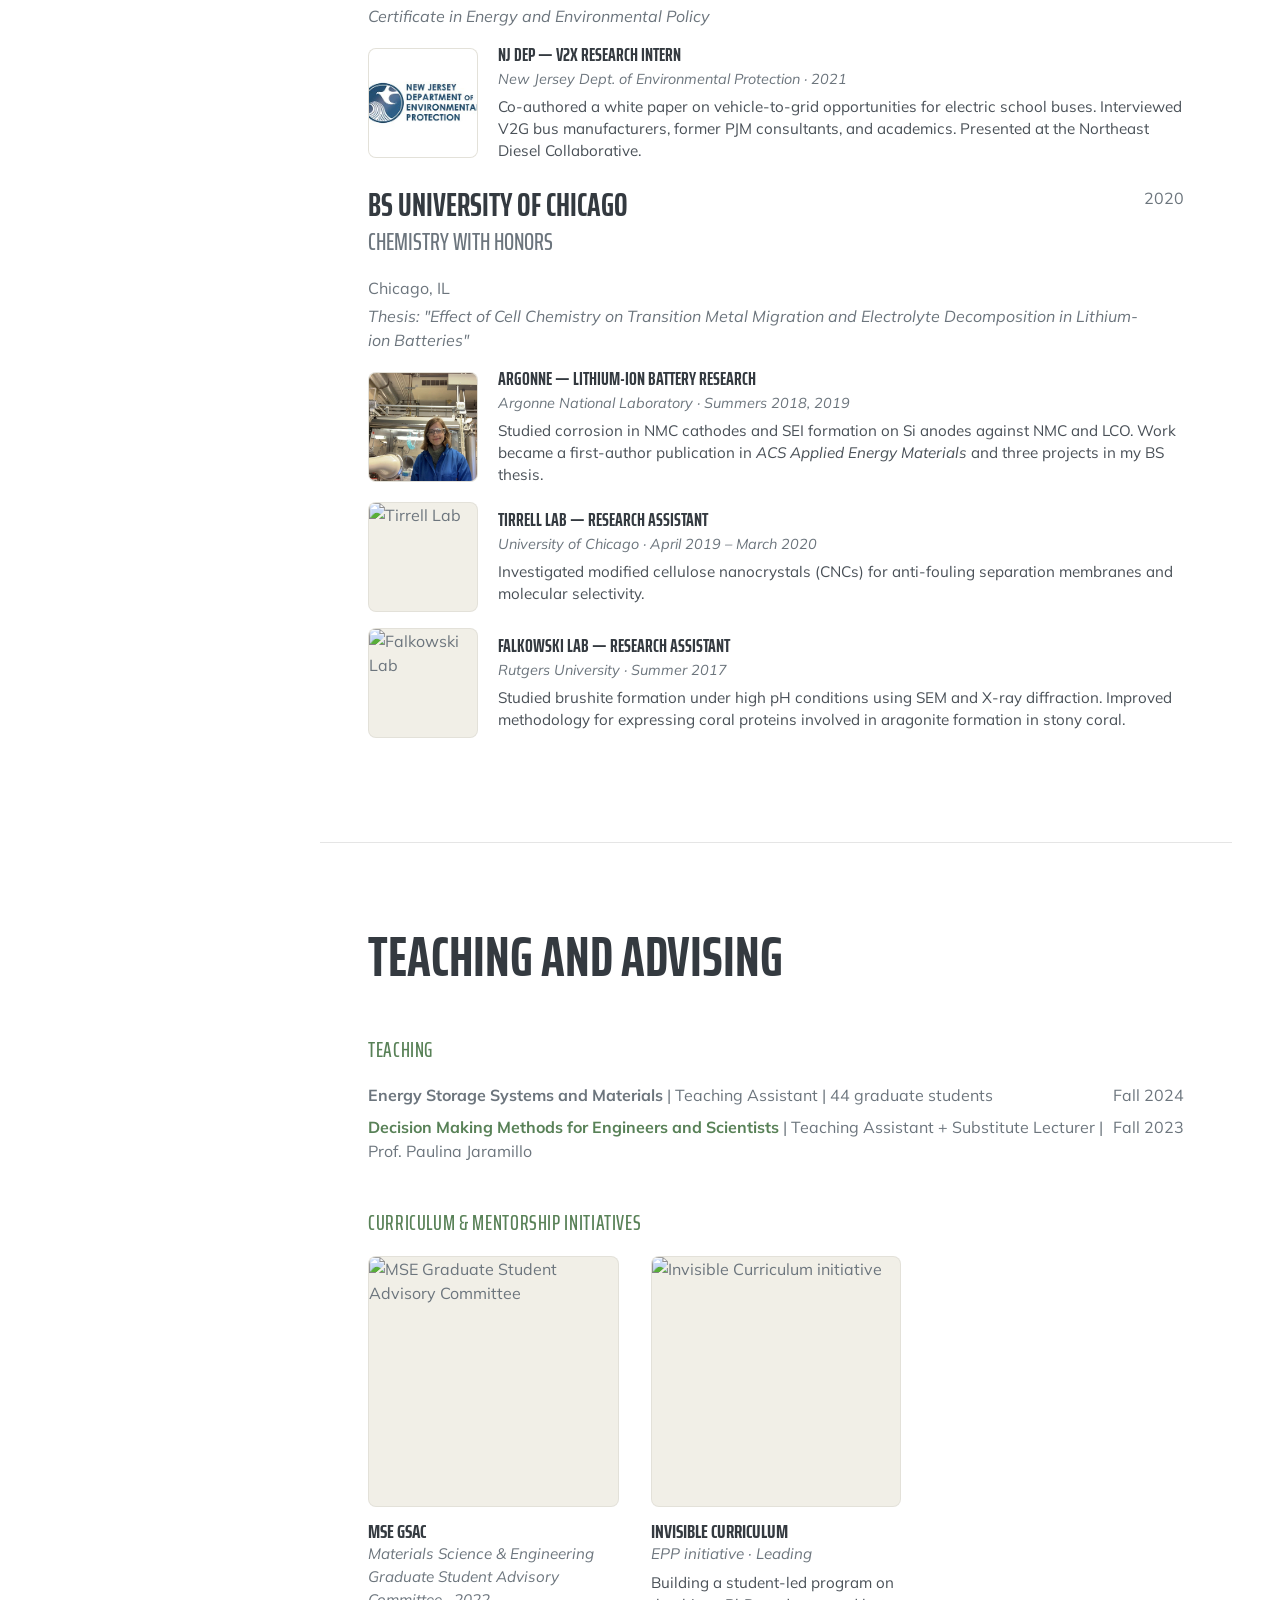
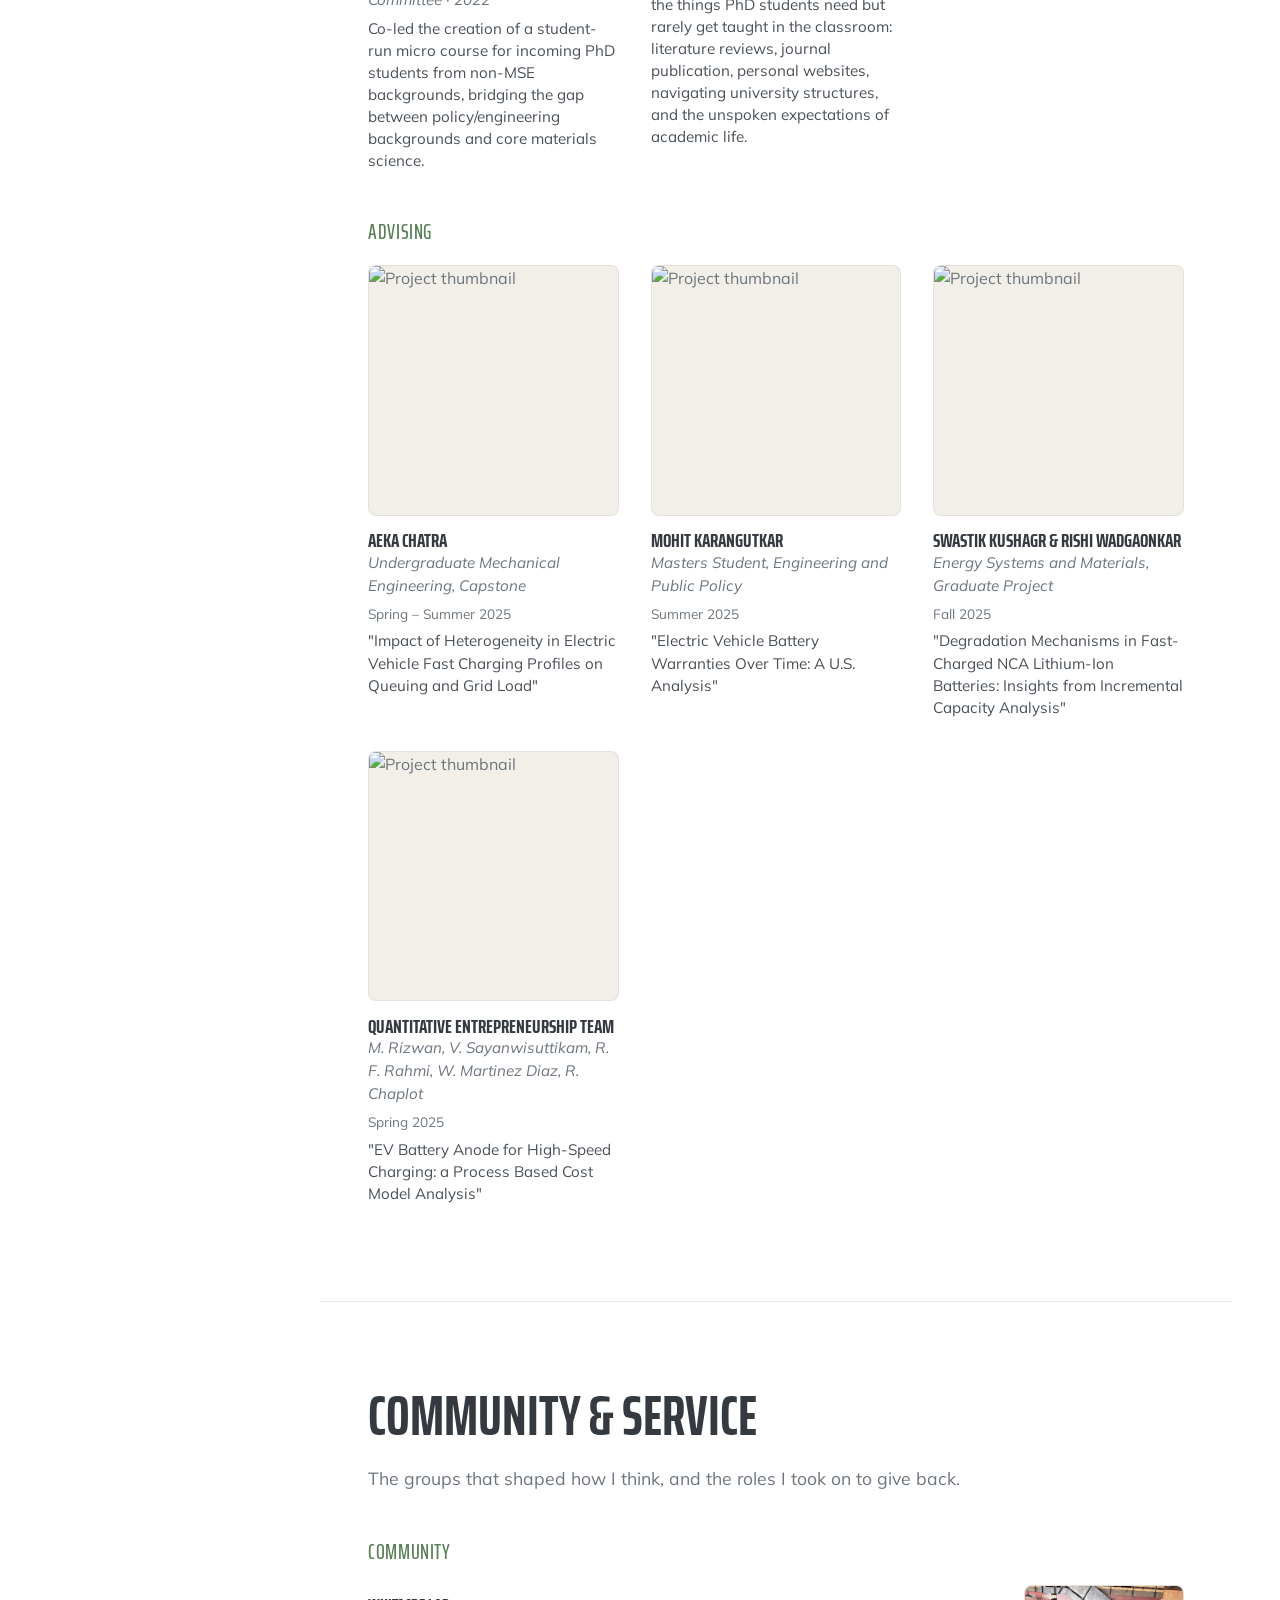
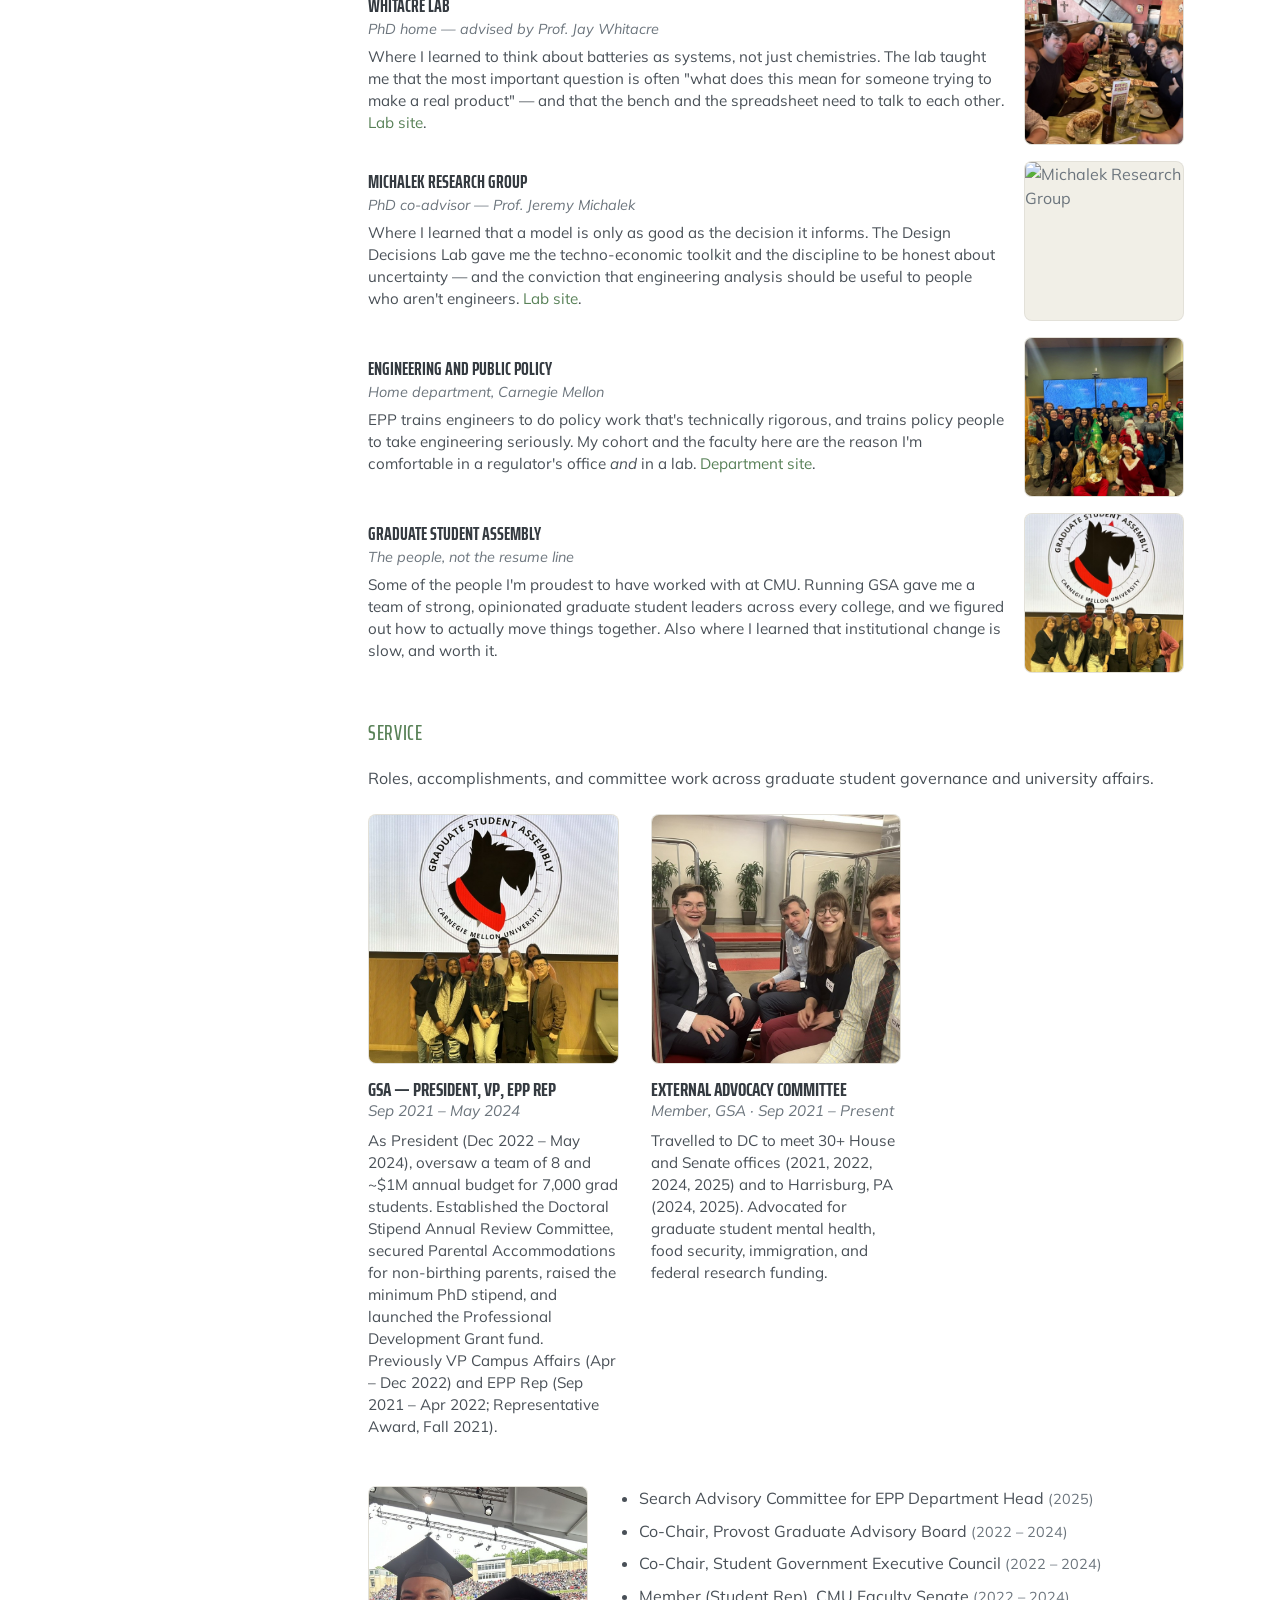
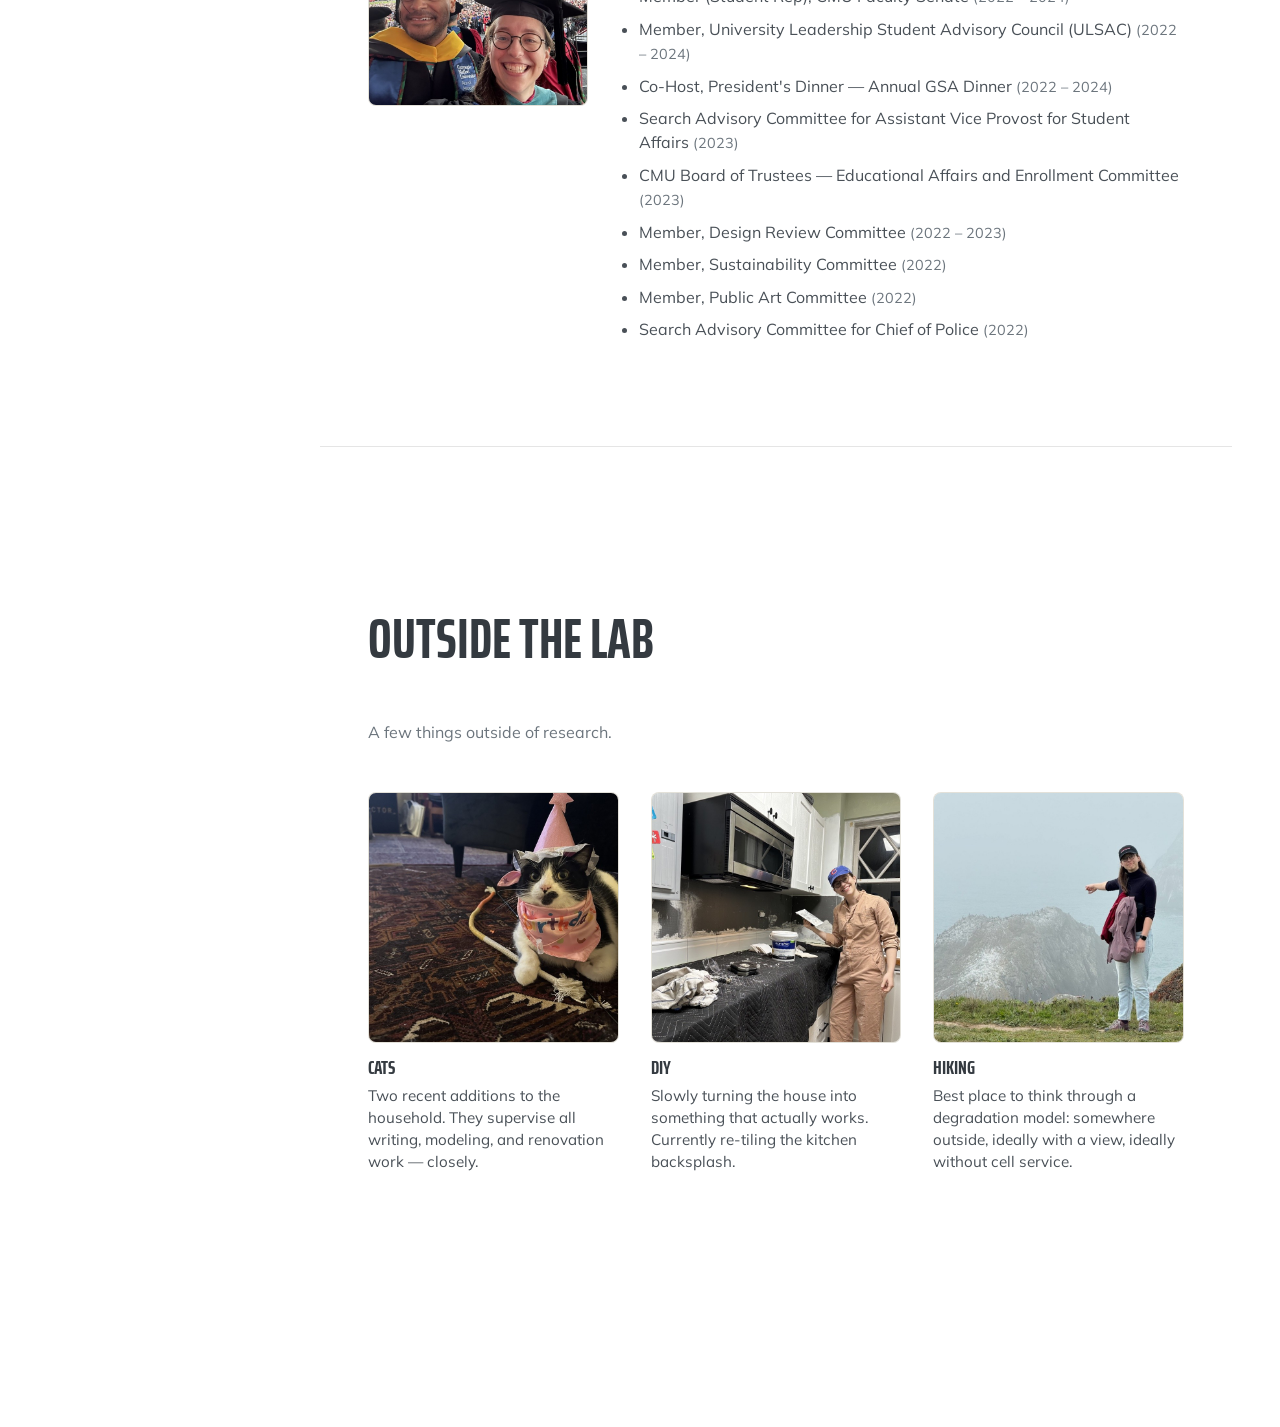
==== commit 8e4e77cd: "Revise looking-for section in index.html Updated the text to focus on decarbonization and specific r" ====
--- a/index.html
+++ b/index.html
@@ -275,7 +275,10 @@
 
                 <div class="looking-for mb-5">
                     <span class="lf-tag">Graduating December 2026</span>
-                    <span class="lf-text">Exploring roles in teaching, battery R&amp;D, energy storage, and decarbonization at companies, labs, and think tanks that work on electrification and the grid. If you have an opportunity that might be a fit, <a href="#" class="js-email-link">please get in touch</a>.</span>
+                    <span class="lf-text"> <b>Focus:</b>  Decarbonization, bringing electrochemical detail on how batteries behave and degrade into system-level analysis and decisions.
+                    <br><b>Looking for:</b>  Research, techno-economic and policy analysis, and teaching roles.
+                    <br><b>Where:</b> Universities, national labs, companies, and think tanks working on electrification and the grid.
+                    <br> If you have an opportunity that might be a fit, <a href="#" class="js-email-link">please get in touch</a>.</span>
                 </div>
 
                 <p class="lead mb-5">
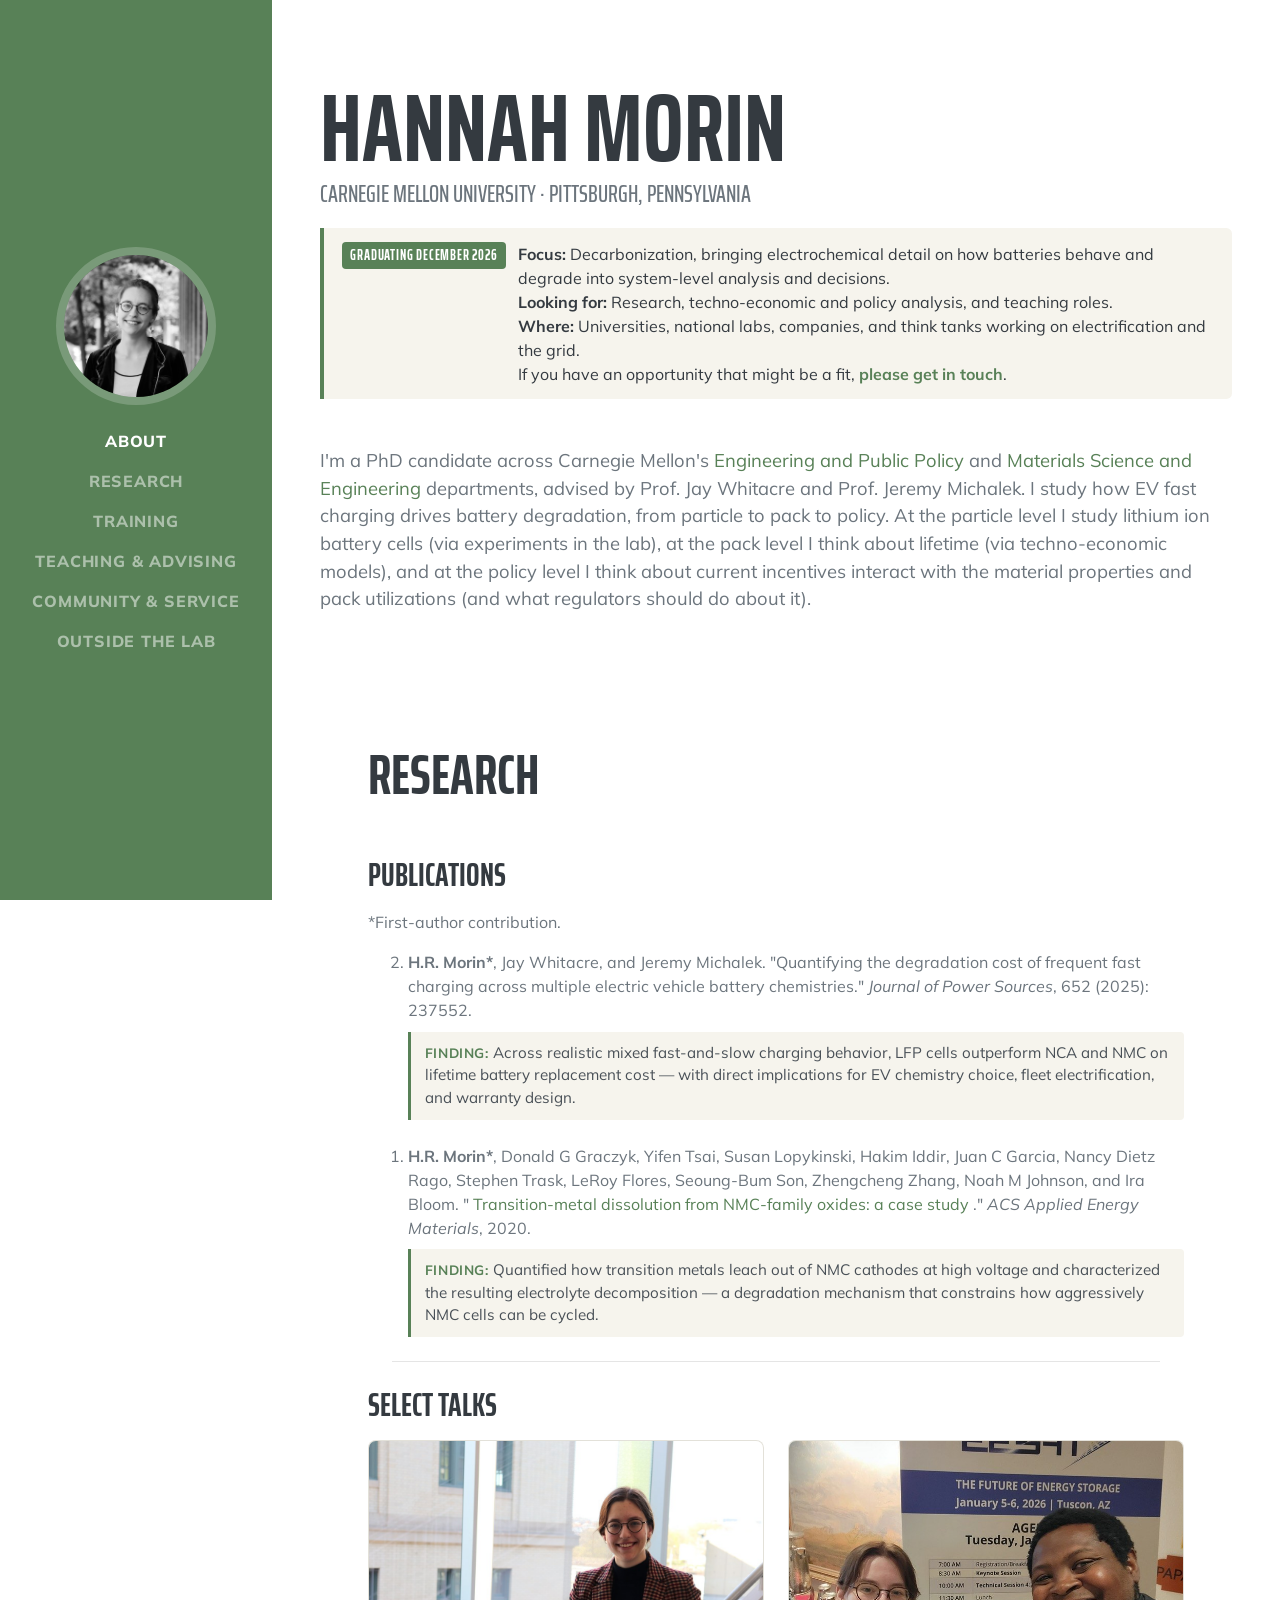
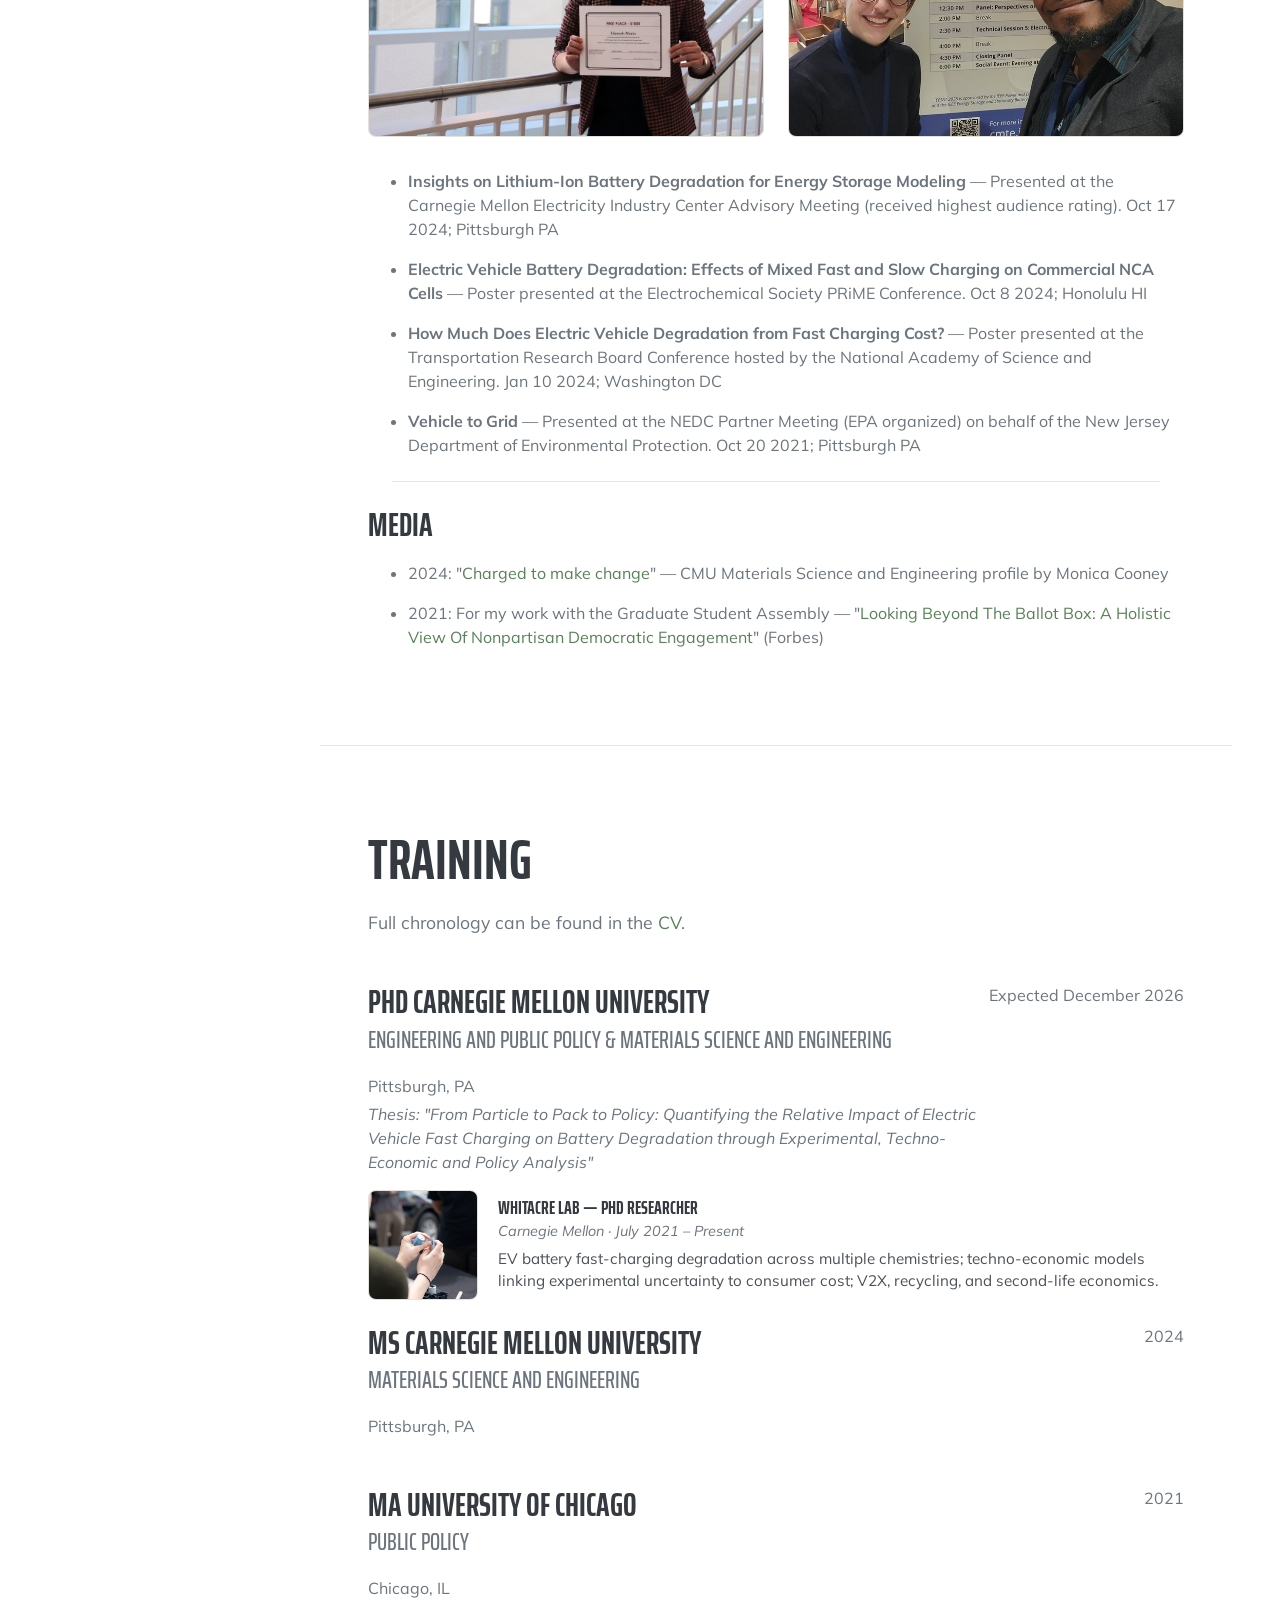
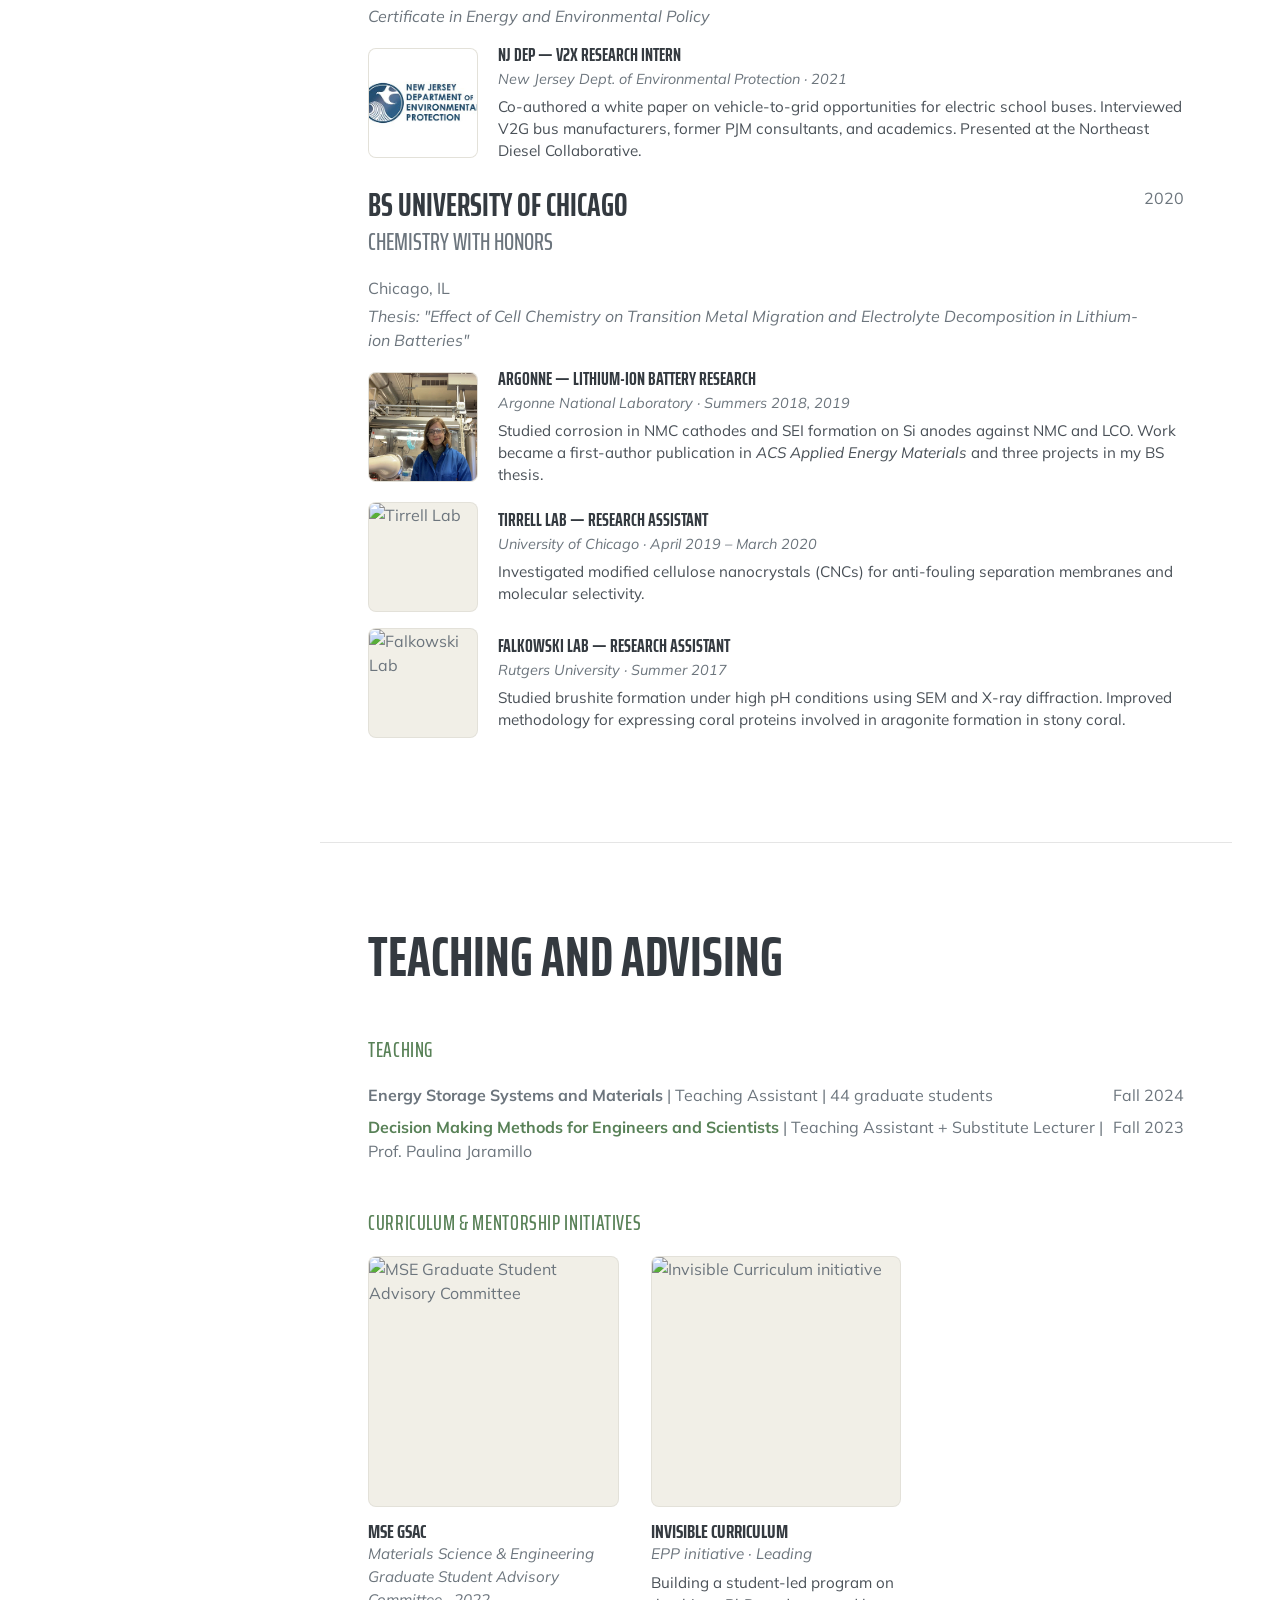
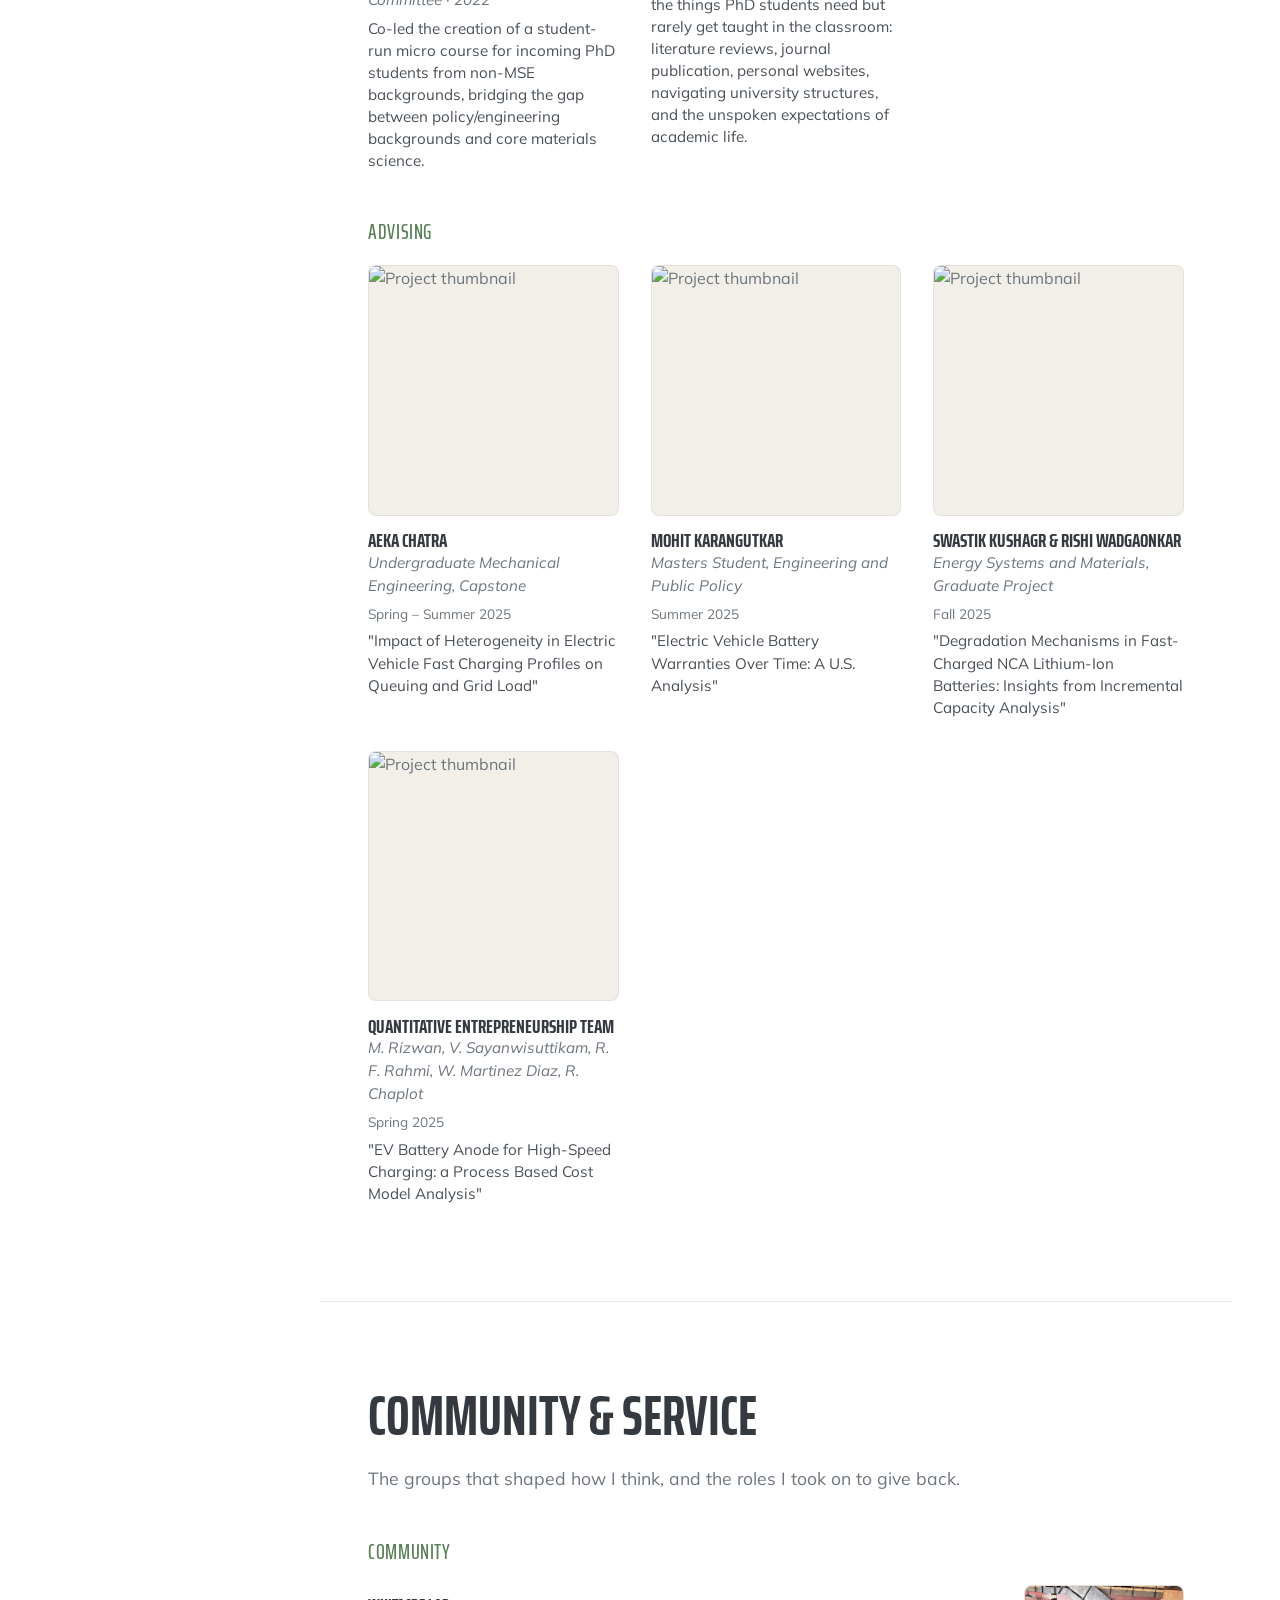
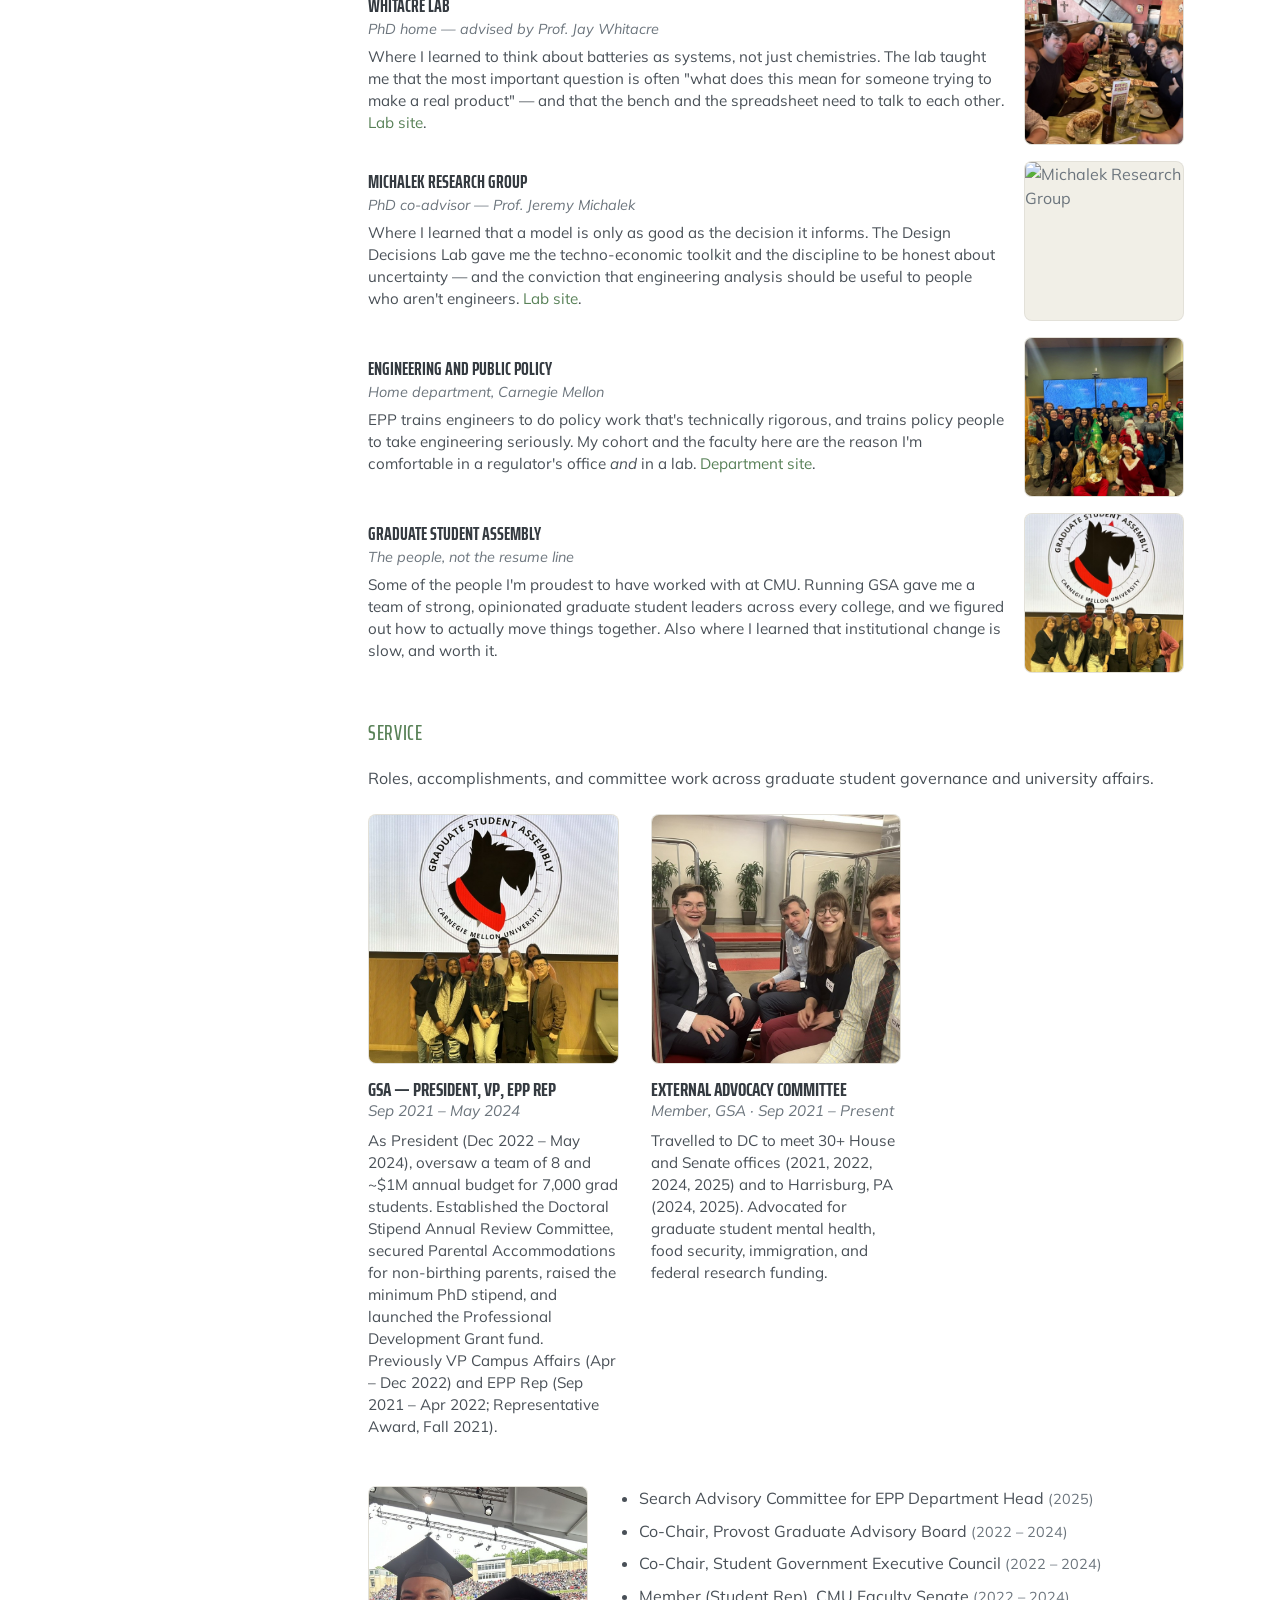
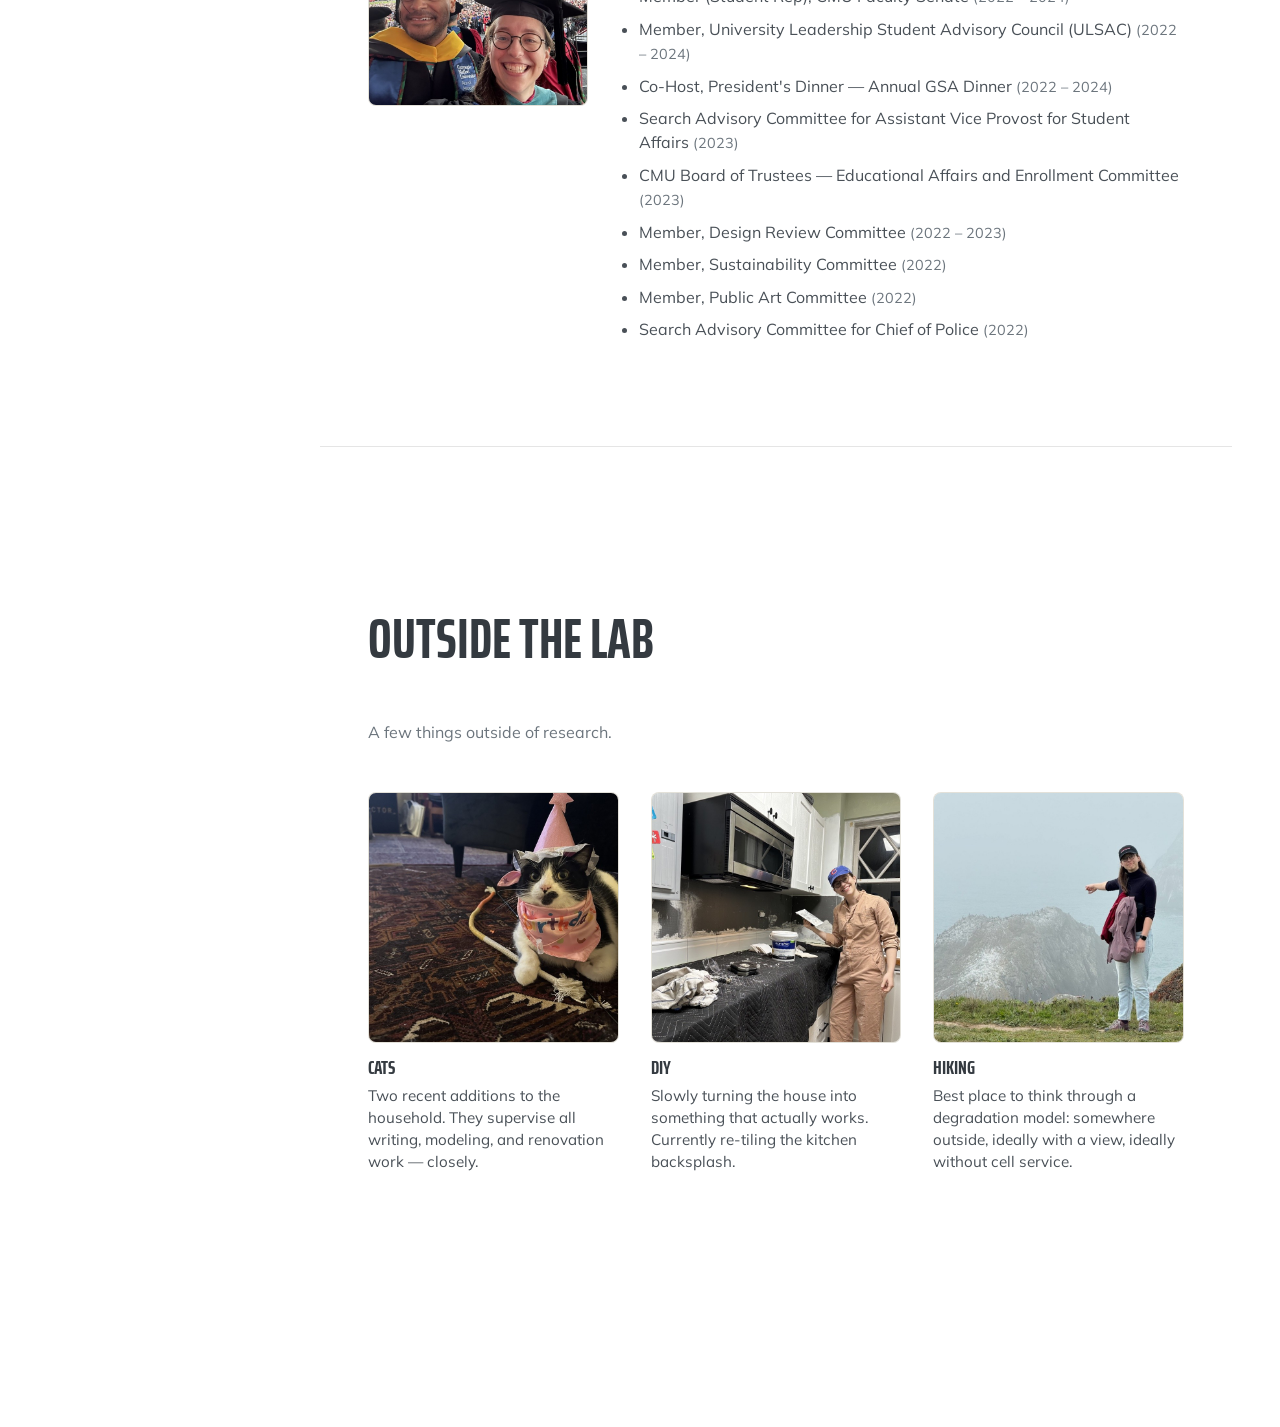
==== commit e2ee951c: "Edit research description for clarity Removed the word 'the' before 'particle' in the research descr" ====
--- a/index.html
+++ b/index.html
@@ -283,7 +283,7 @@
 
                 <p class="lead mb-5">
                     I'm a PhD candidate across Carnegie Mellon's <a href="https://www.cmu.edu/epp/" target="_blank">Engineering and Public Policy</a> and <a href="https://www.cmu.edu/engineering/materials/" target="_blank">Materials Science and Engineering</a> departments, advised by Prof. Jay Whitacre and Prof. Jeremy Michalek. 
-                    I study how EV fast charging drives battery degradation, from the particle to the pack to policy.
+                    I study how EV fast charging drives battery degradation, from particle to pack to policy.
                     At the particle level I study lithium ion battery cells (via experiments in the lab), at the pack level I think about lifetime (via techno-economic models), and at the policy level I think about current incentives interact with the material properties and pack utilizations (and what regulators should do about it). 
                 <section class="resume-section" id="research">
             <div class="resume-section-content">
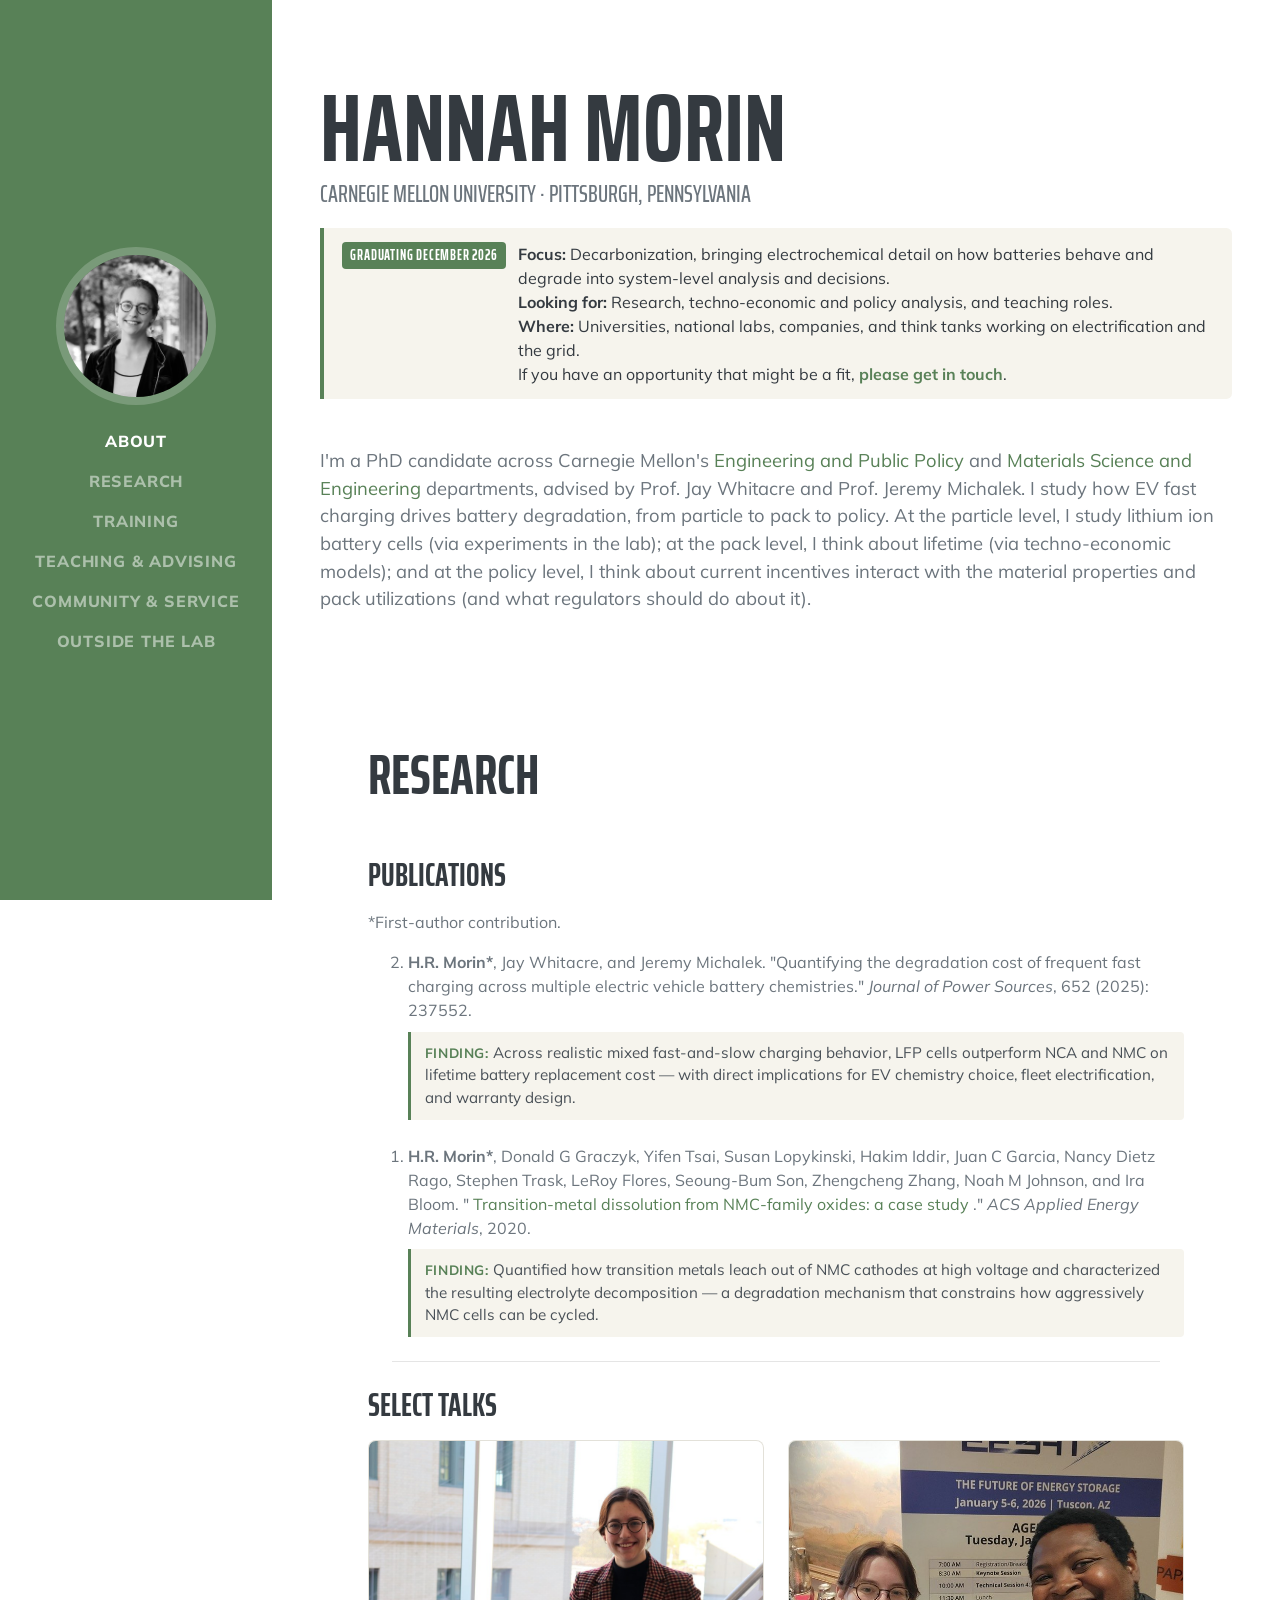
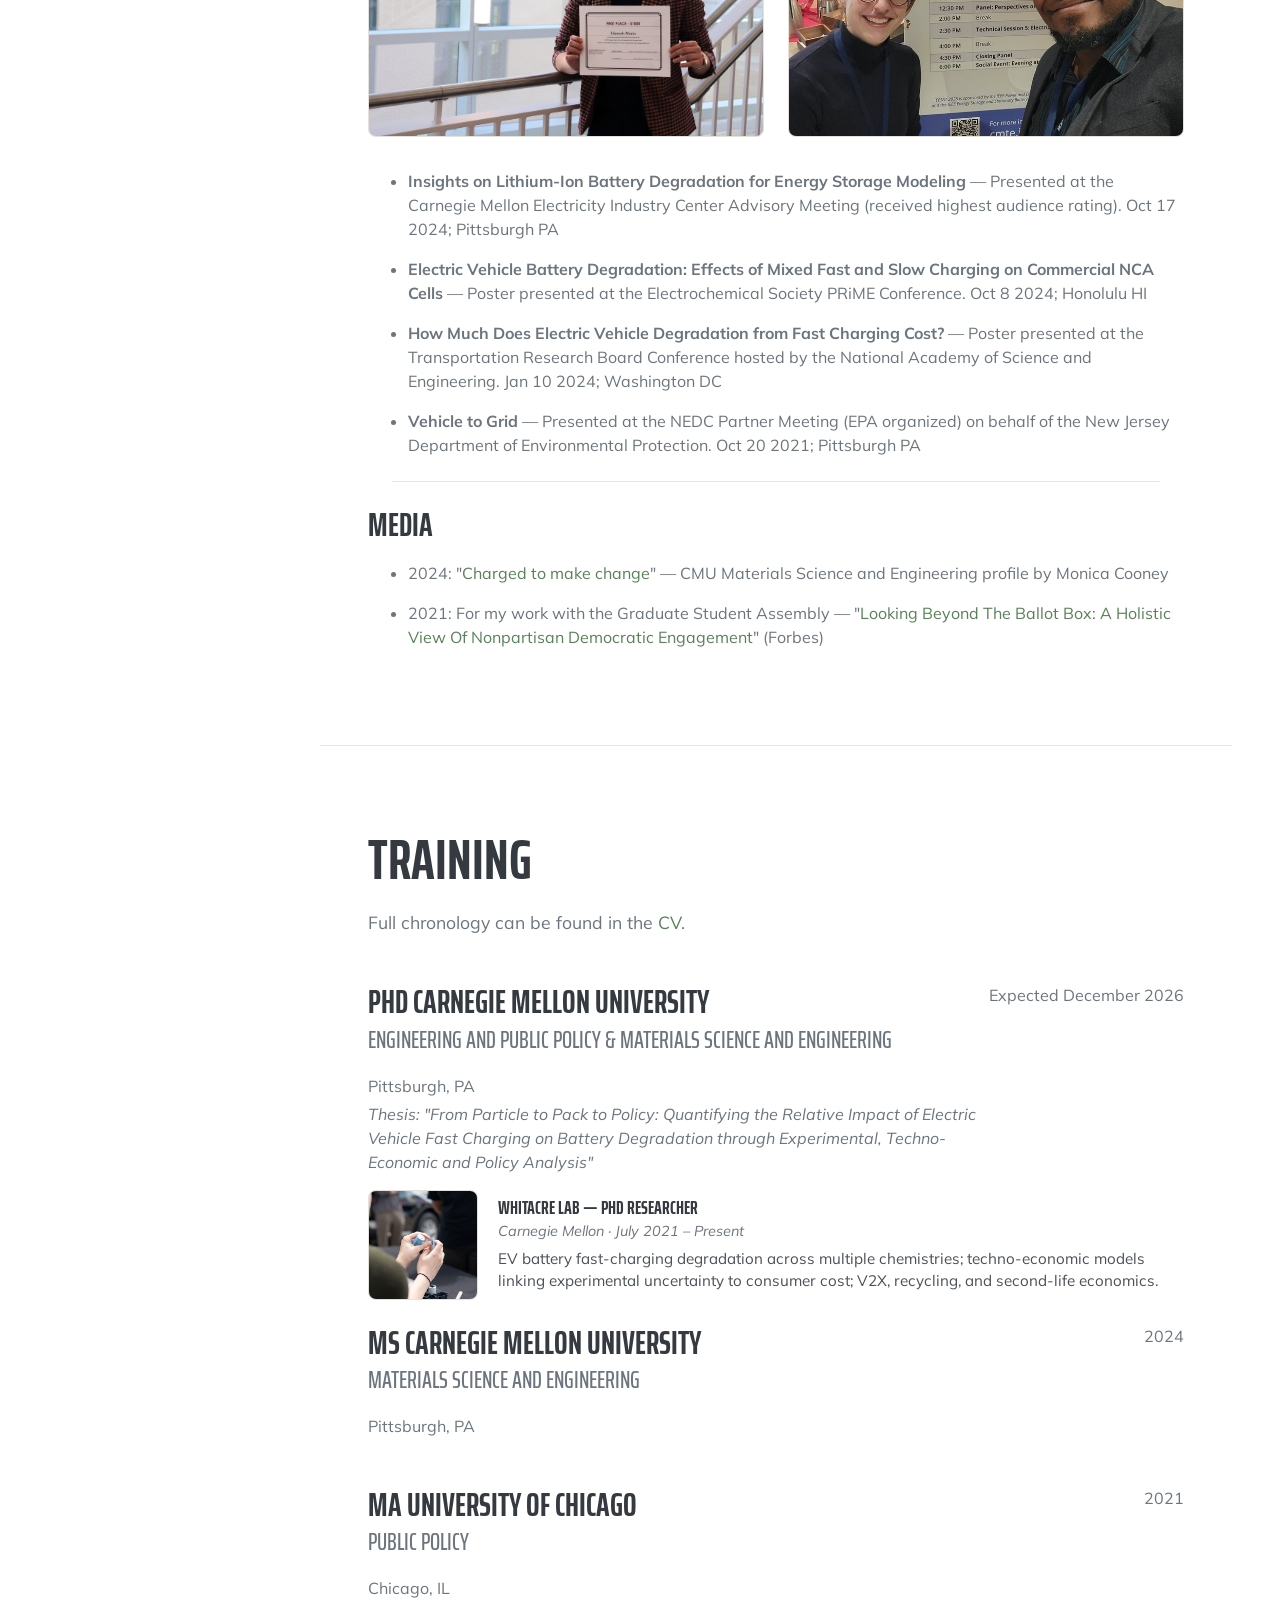
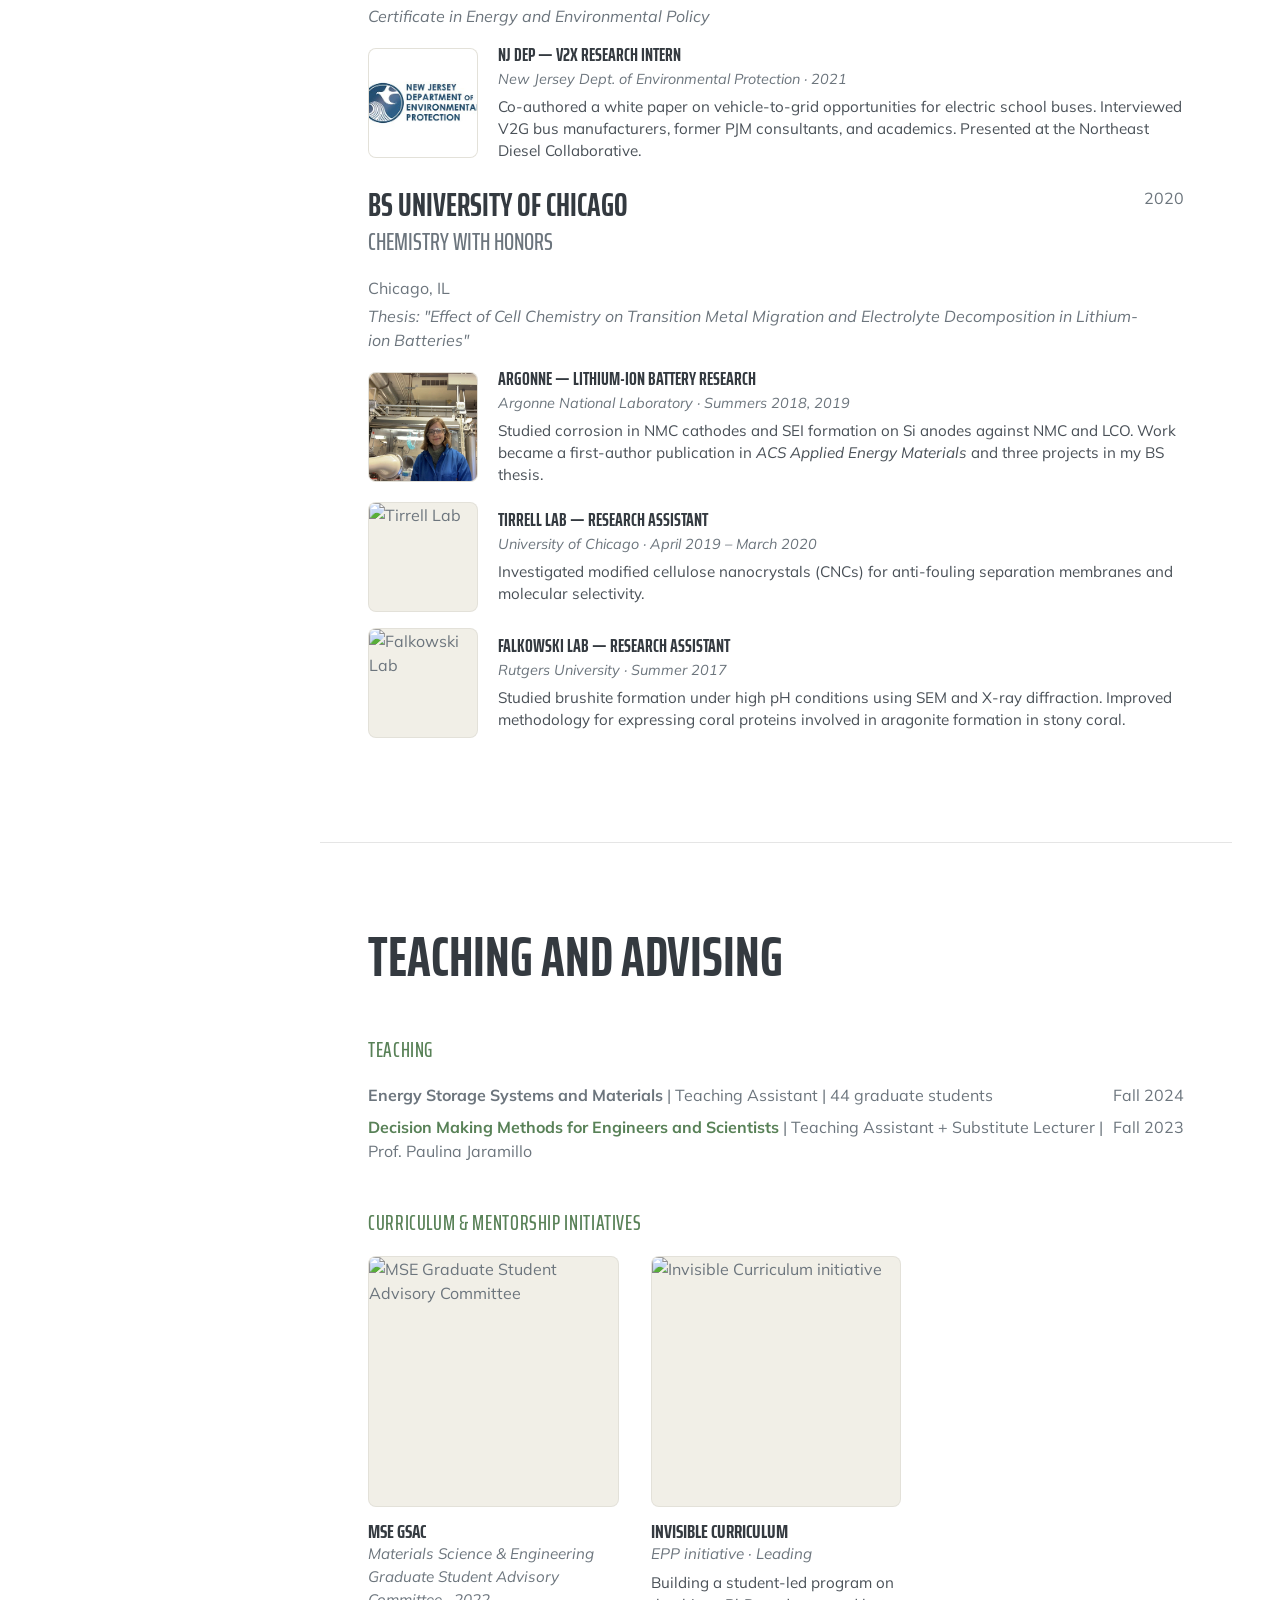
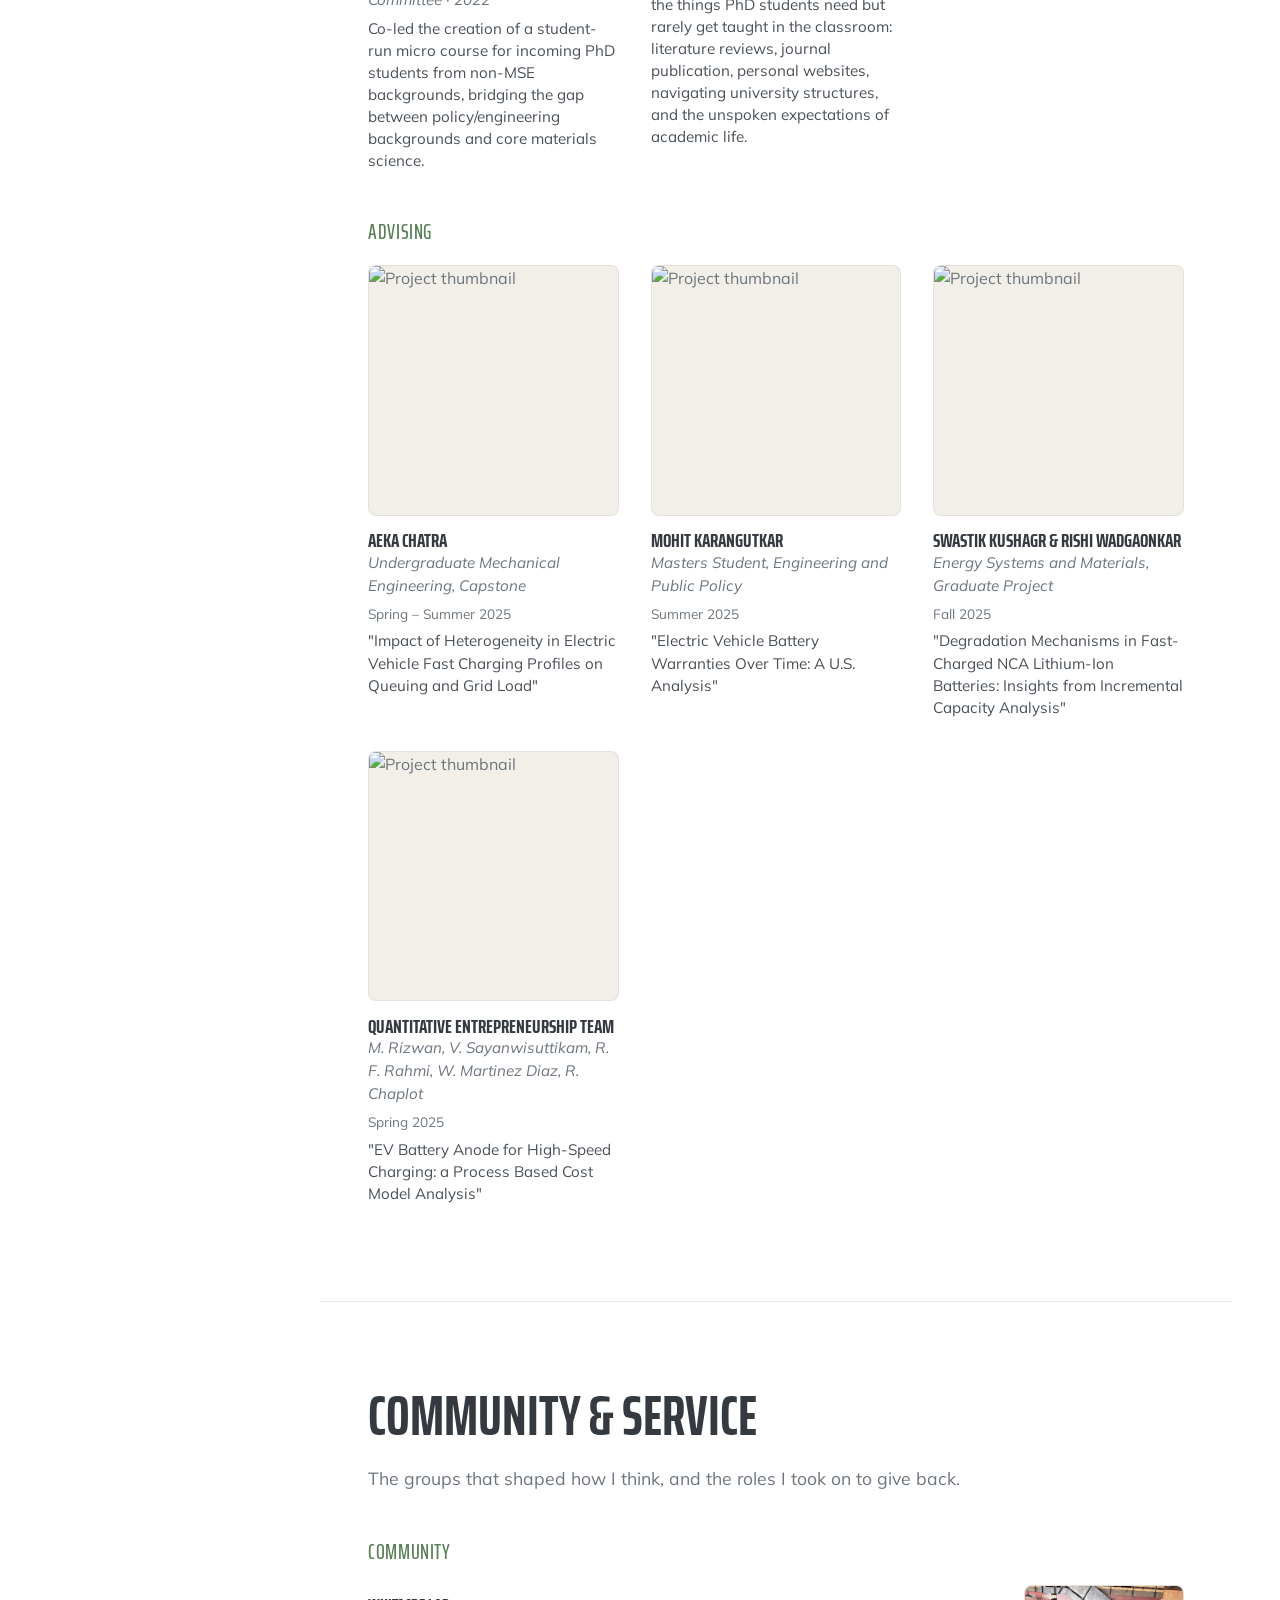
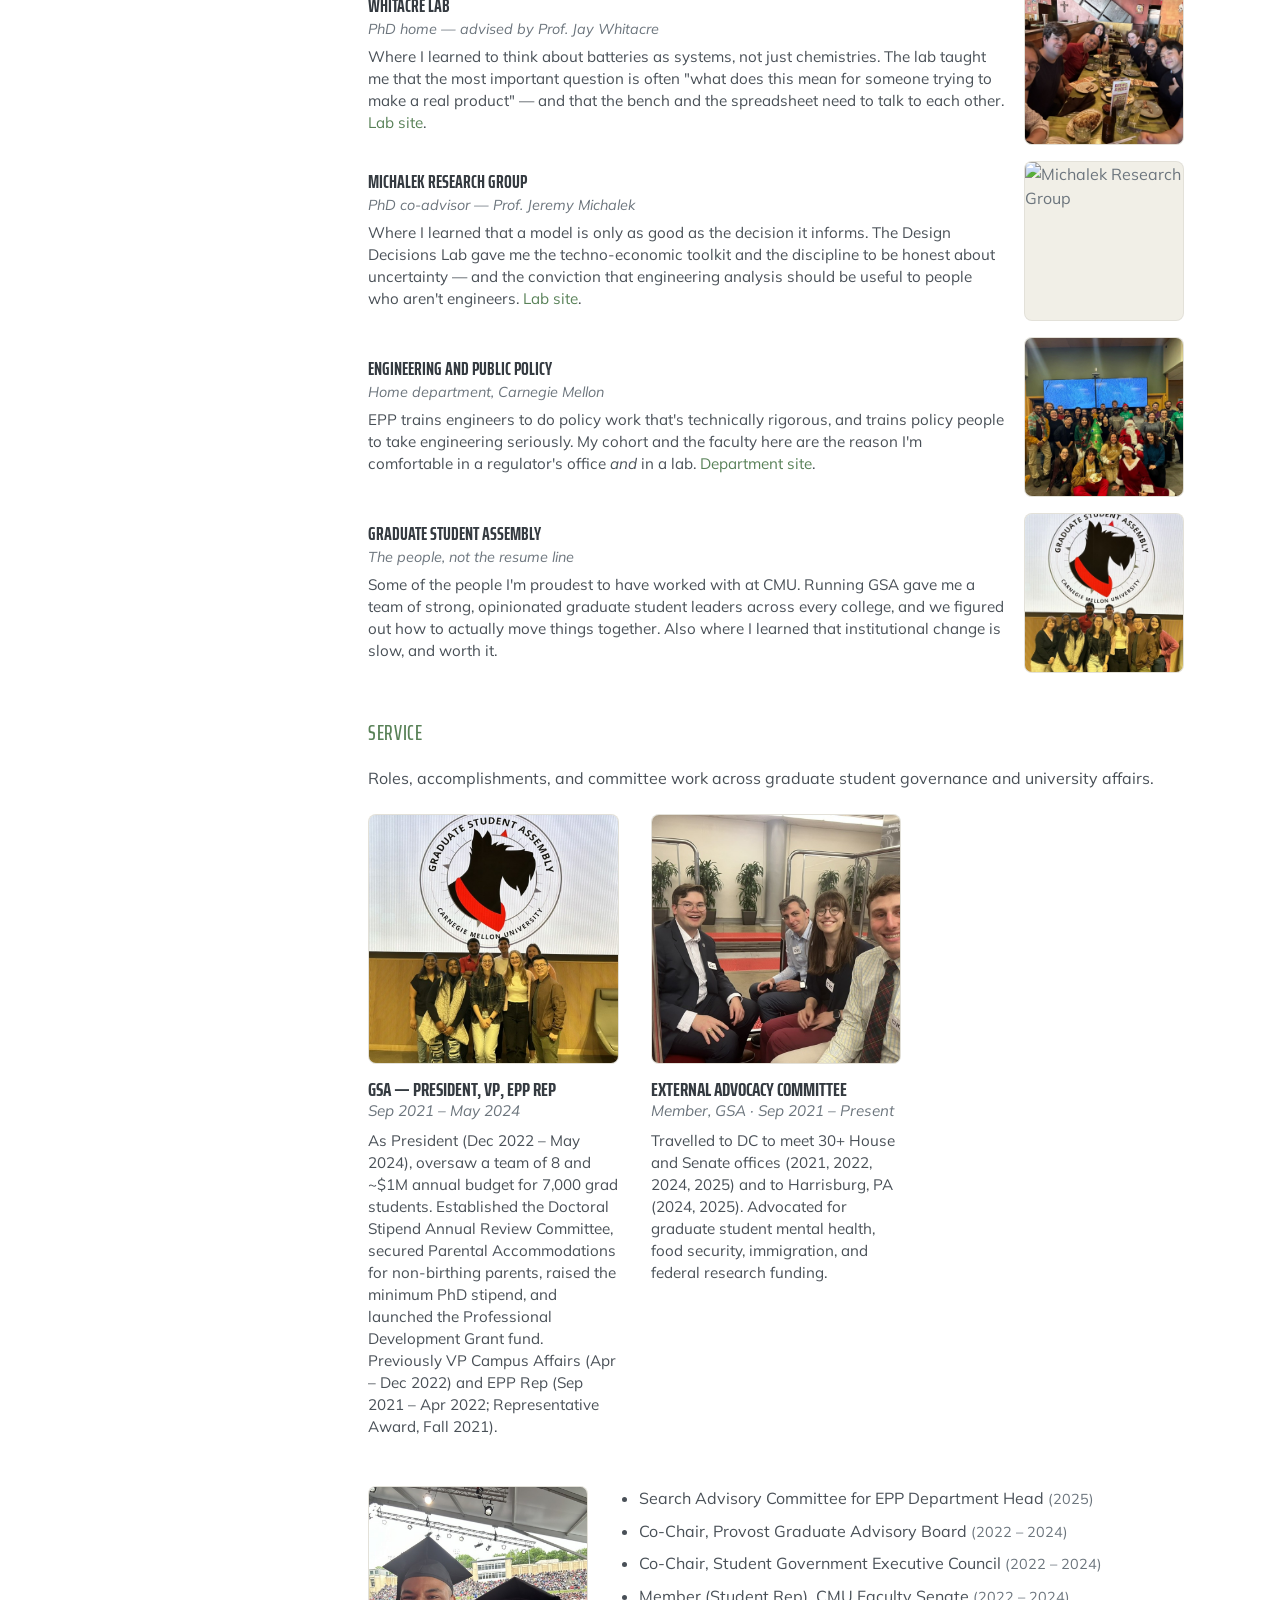
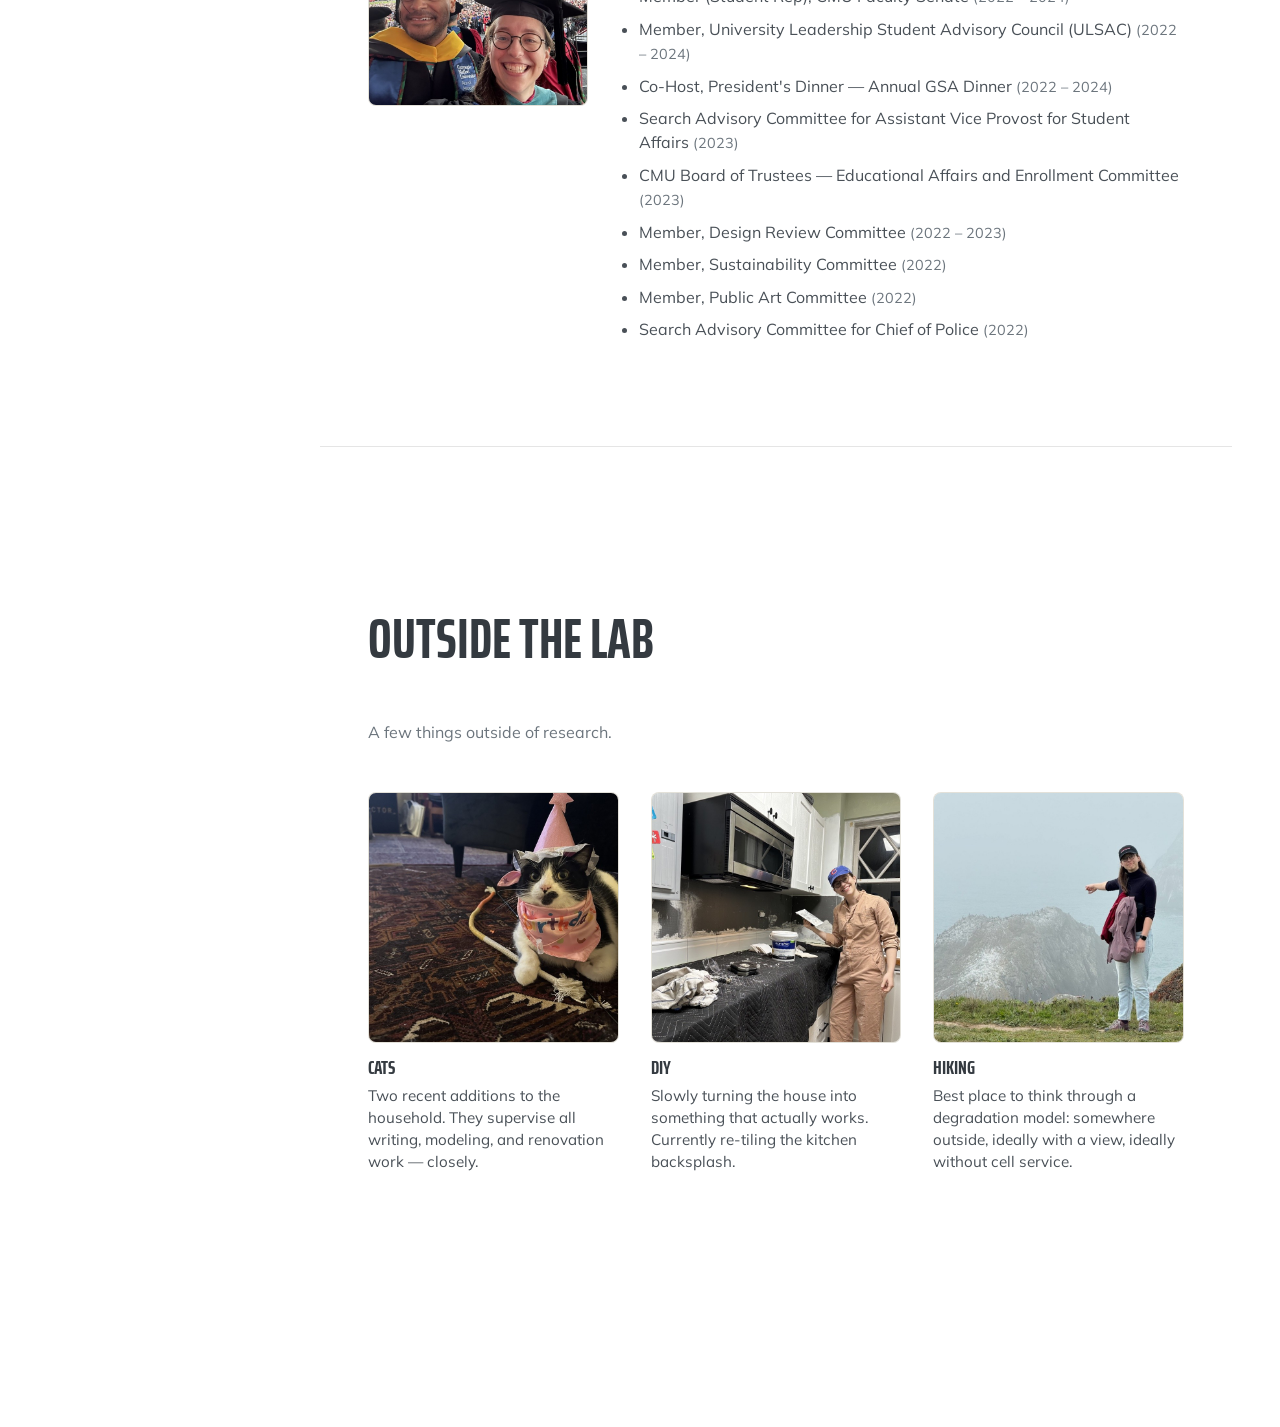
==== commit 962c52d2: "Refine text for clarity in index.html Corrected punctuation and improved sentence structure for clar" ====
--- a/index.html
+++ b/index.html
@@ -284,7 +284,7 @@
                 <p class="lead mb-5">
                     I'm a PhD candidate across Carnegie Mellon's <a href="https://www.cmu.edu/epp/" target="_blank">Engineering and Public Policy</a> and <a href="https://www.cmu.edu/engineering/materials/" target="_blank">Materials Science and Engineering</a> departments, advised by Prof. Jay Whitacre and Prof. Jeremy Michalek. 
                     I study how EV fast charging drives battery degradation, from particle to pack to policy.
-                    At the particle level I study lithium ion battery cells (via experiments in the lab), at the pack level I think about lifetime (via techno-economic models), and at the policy level I think about current incentives interact with the material properties and pack utilizations (and what regulators should do about it). 
+                    At the particle level, I study lithium ion battery cells (via experiments in the lab); at the pack level, I think about lifetime (via techno-economic models); and at the policy level, I think about current incentives interact with the material properties and pack utilizations (and what regulators should do about it). 
                 <section class="resume-section" id="research">
             <div class="resume-section-content">
                 <h2 class="mb-5">Research</h2>
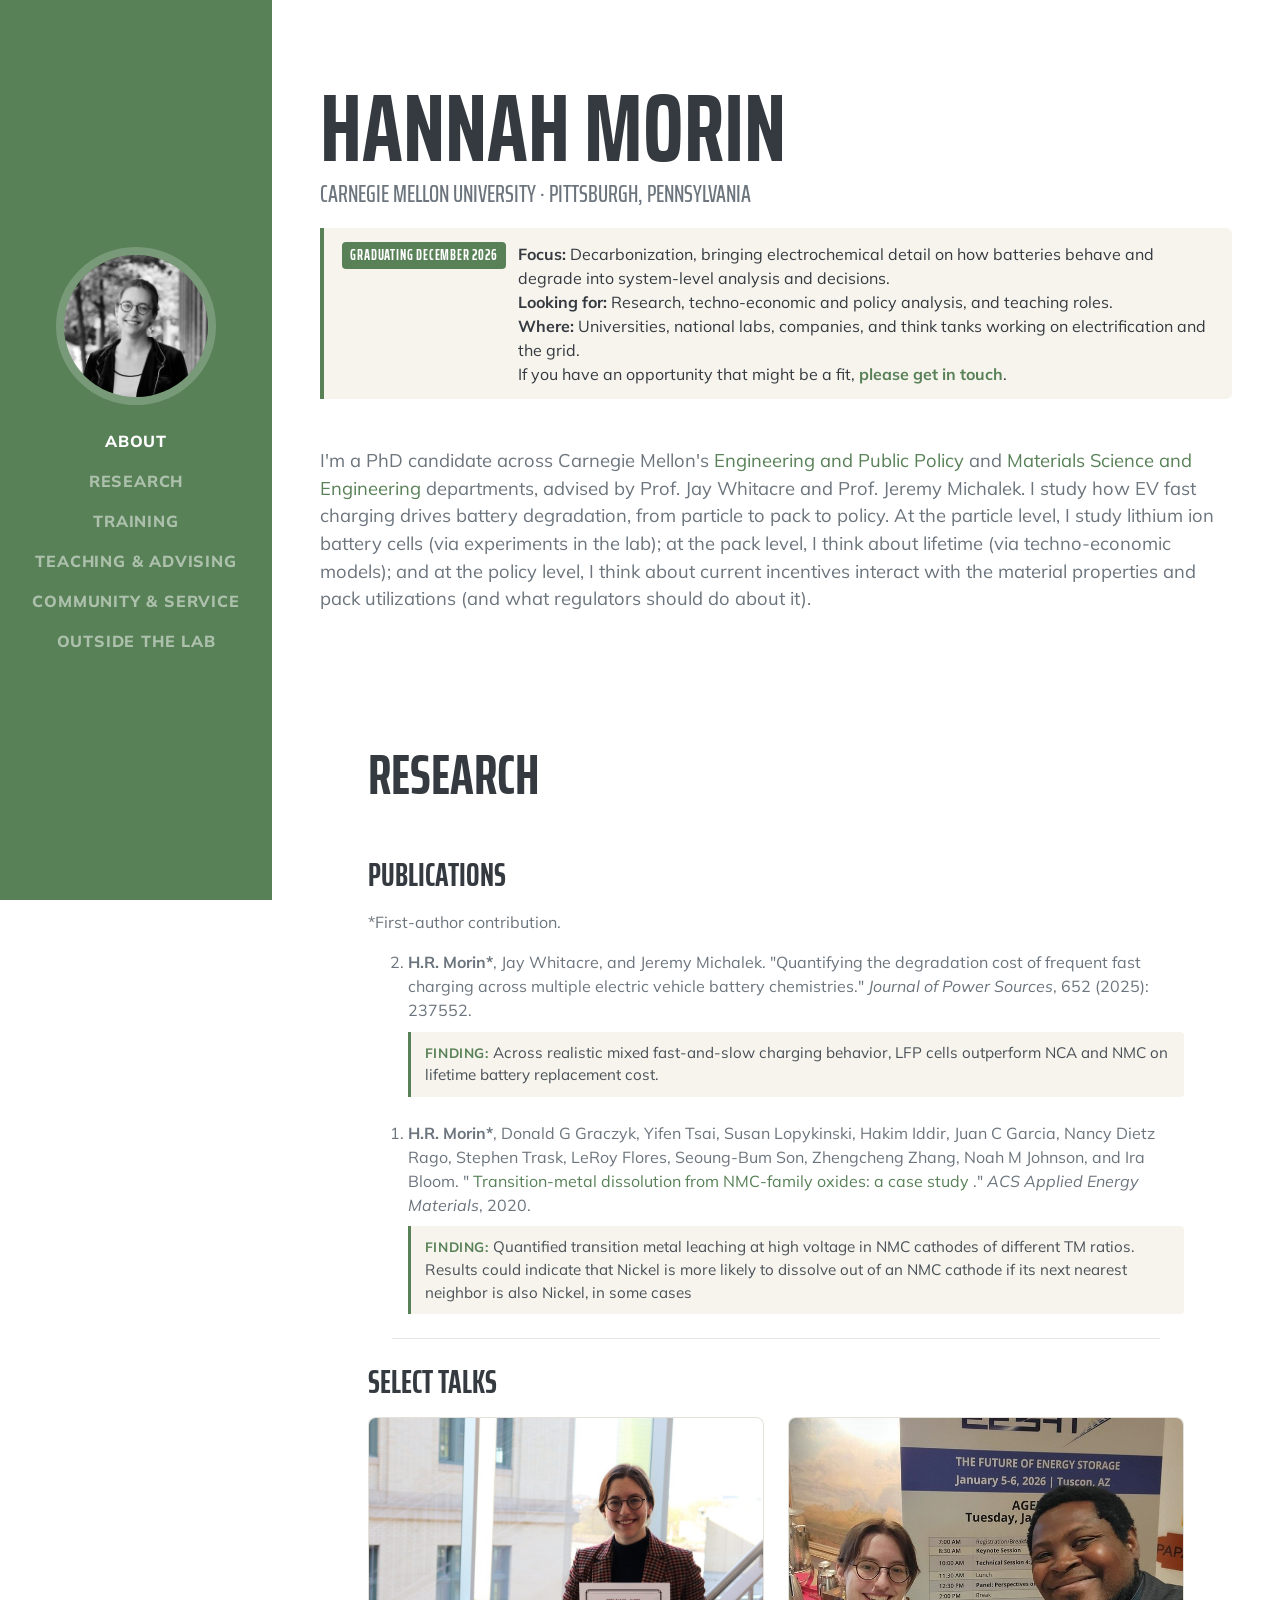
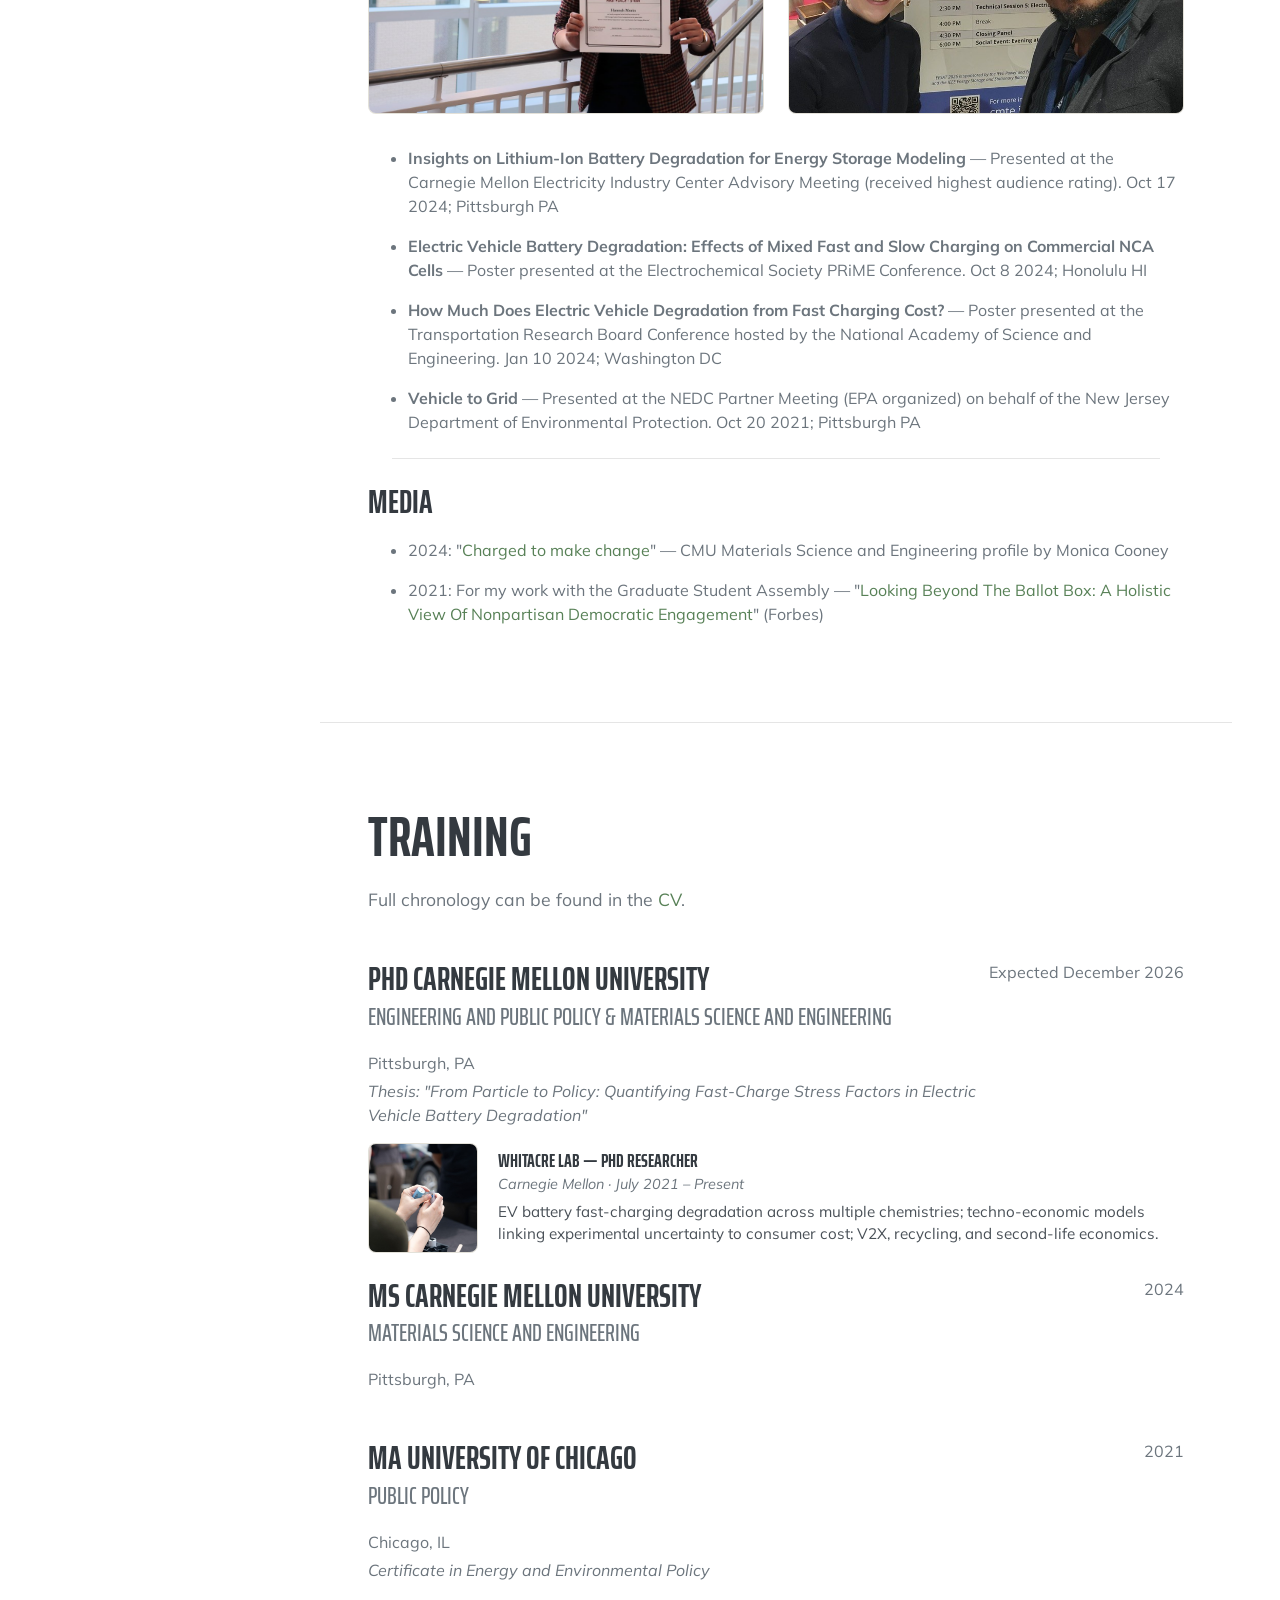
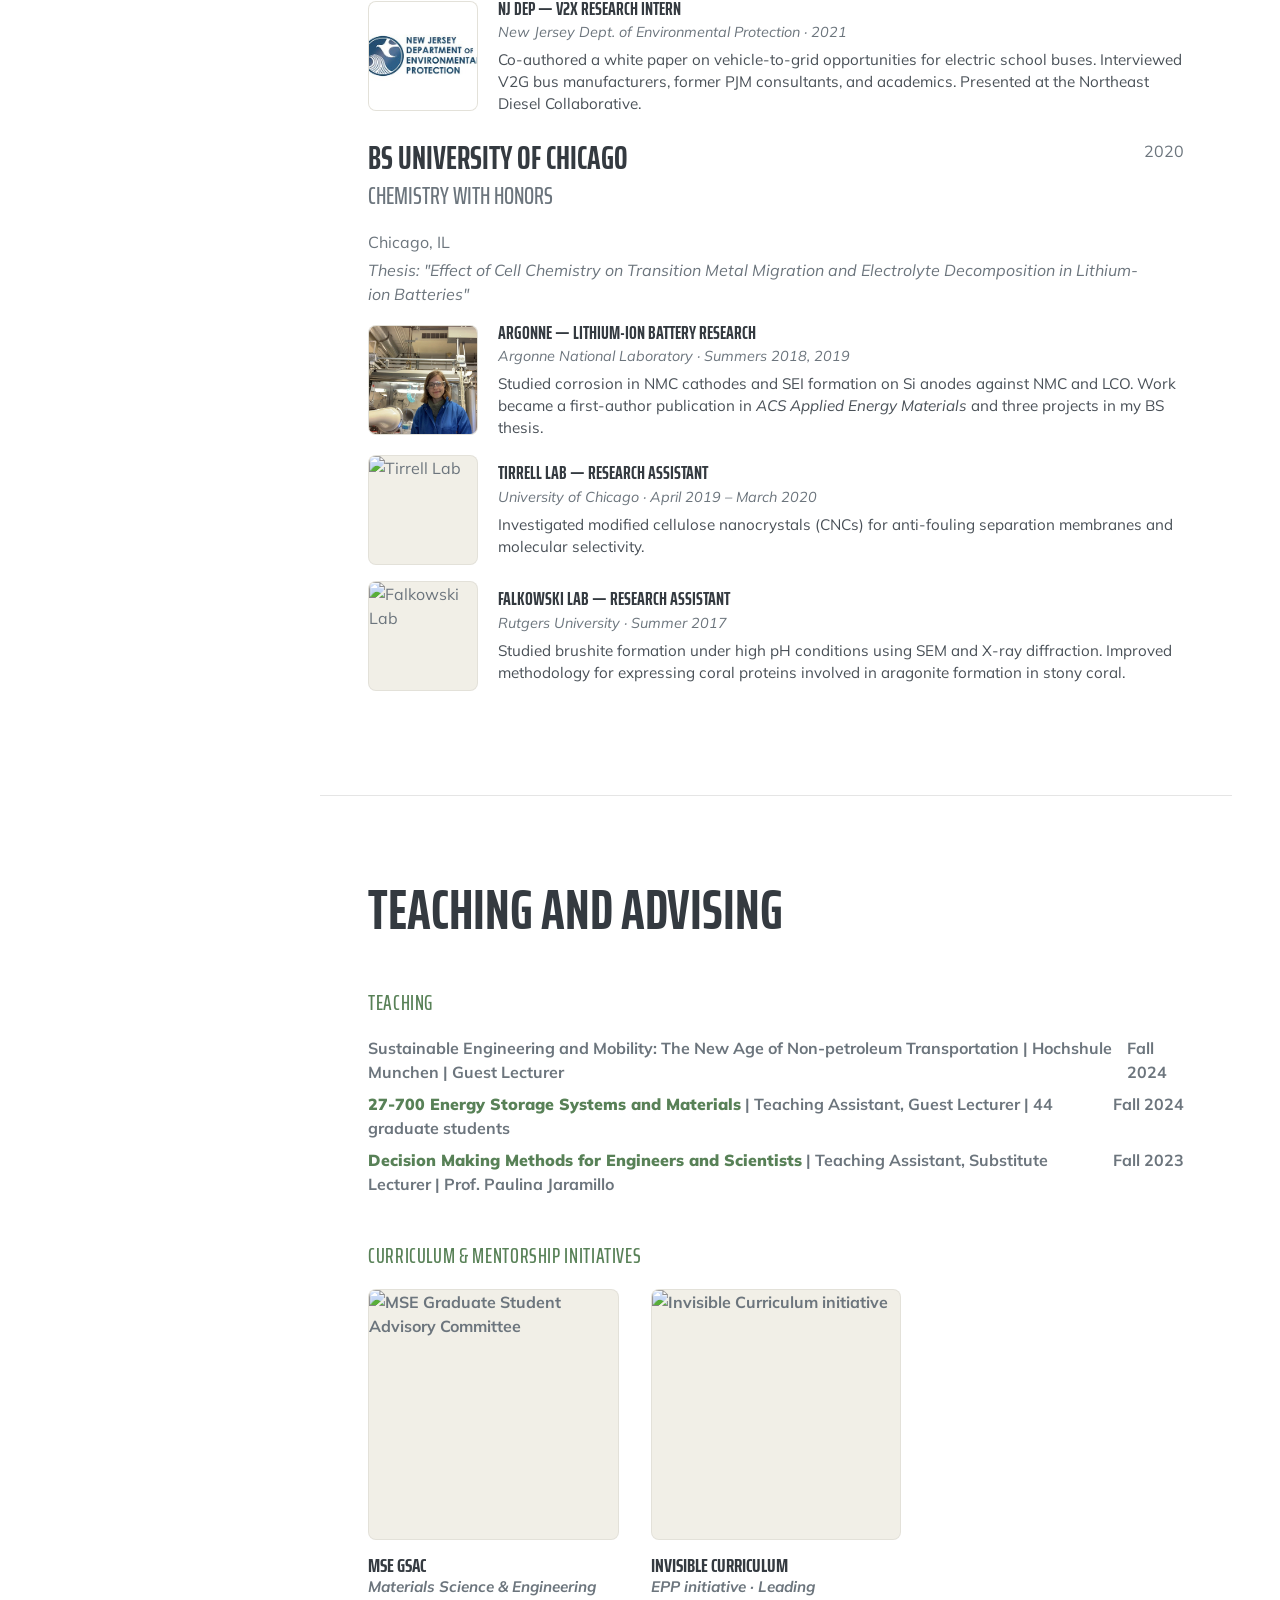
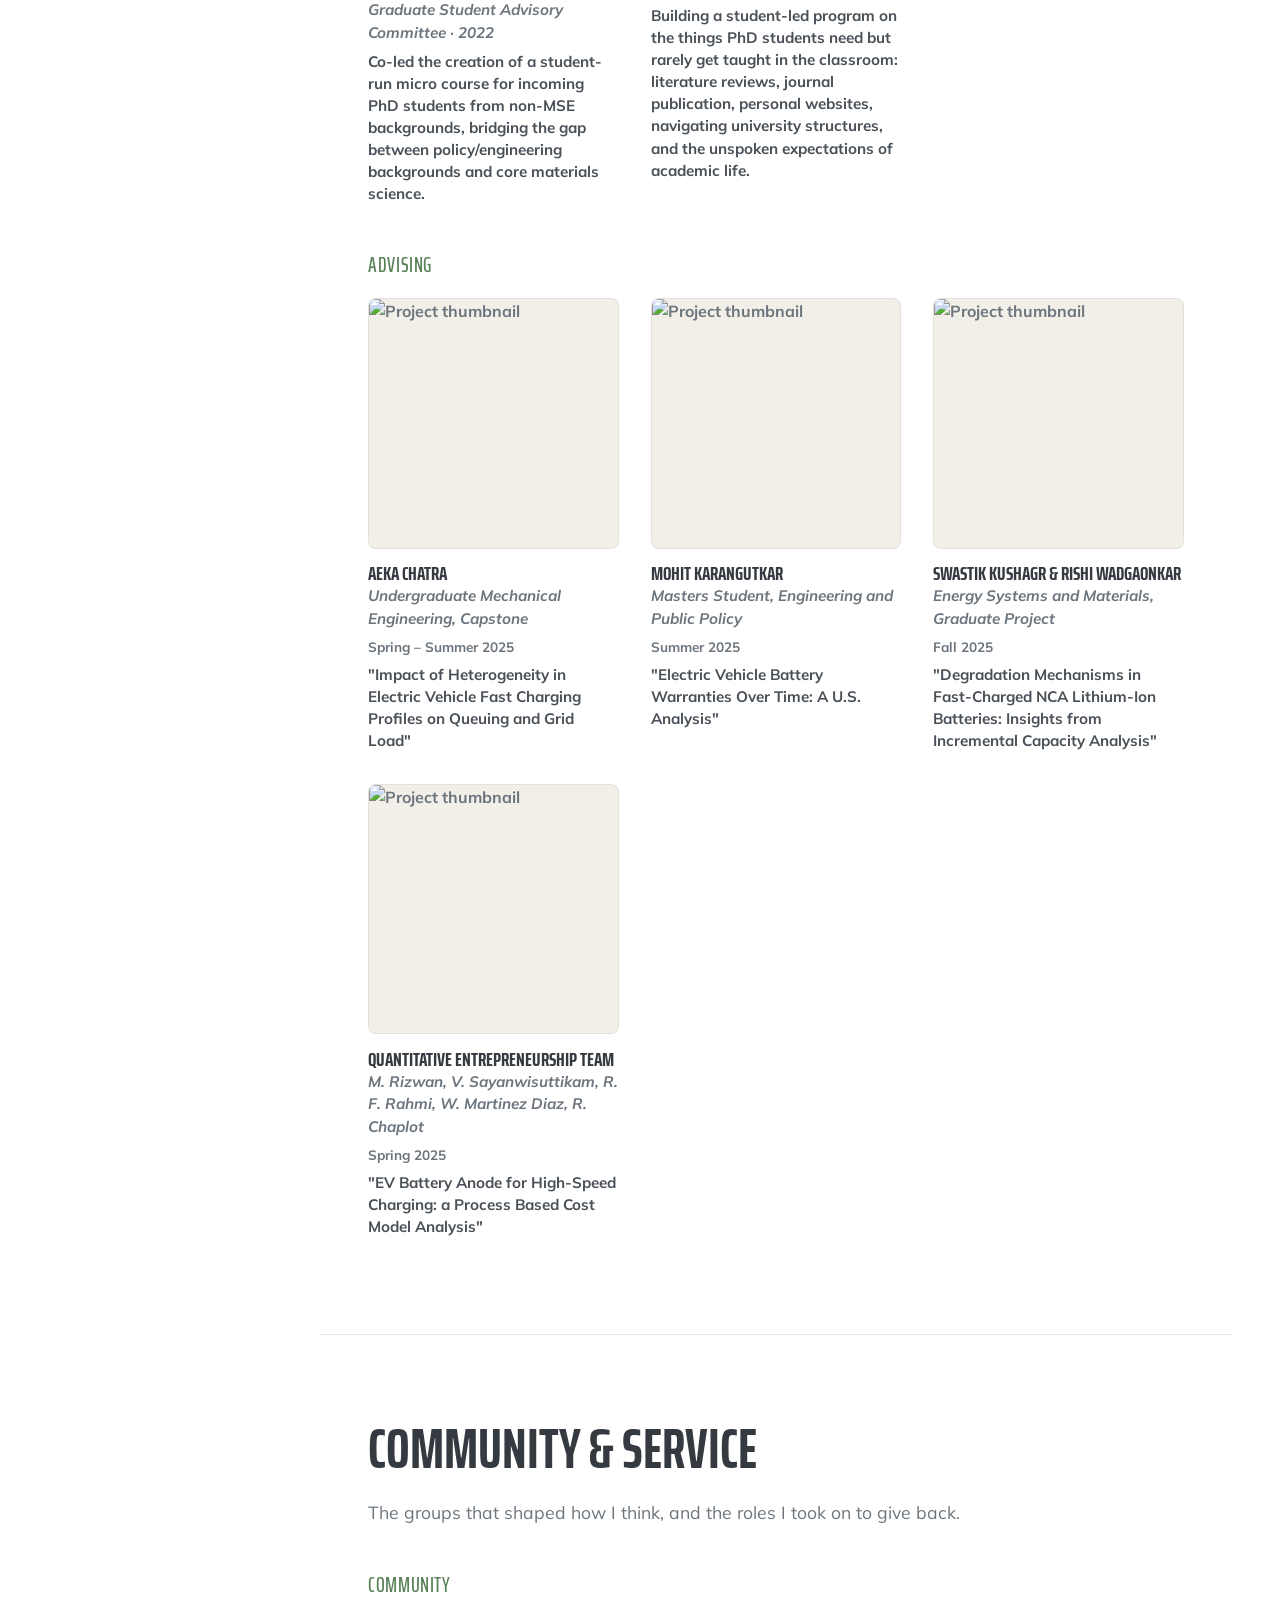
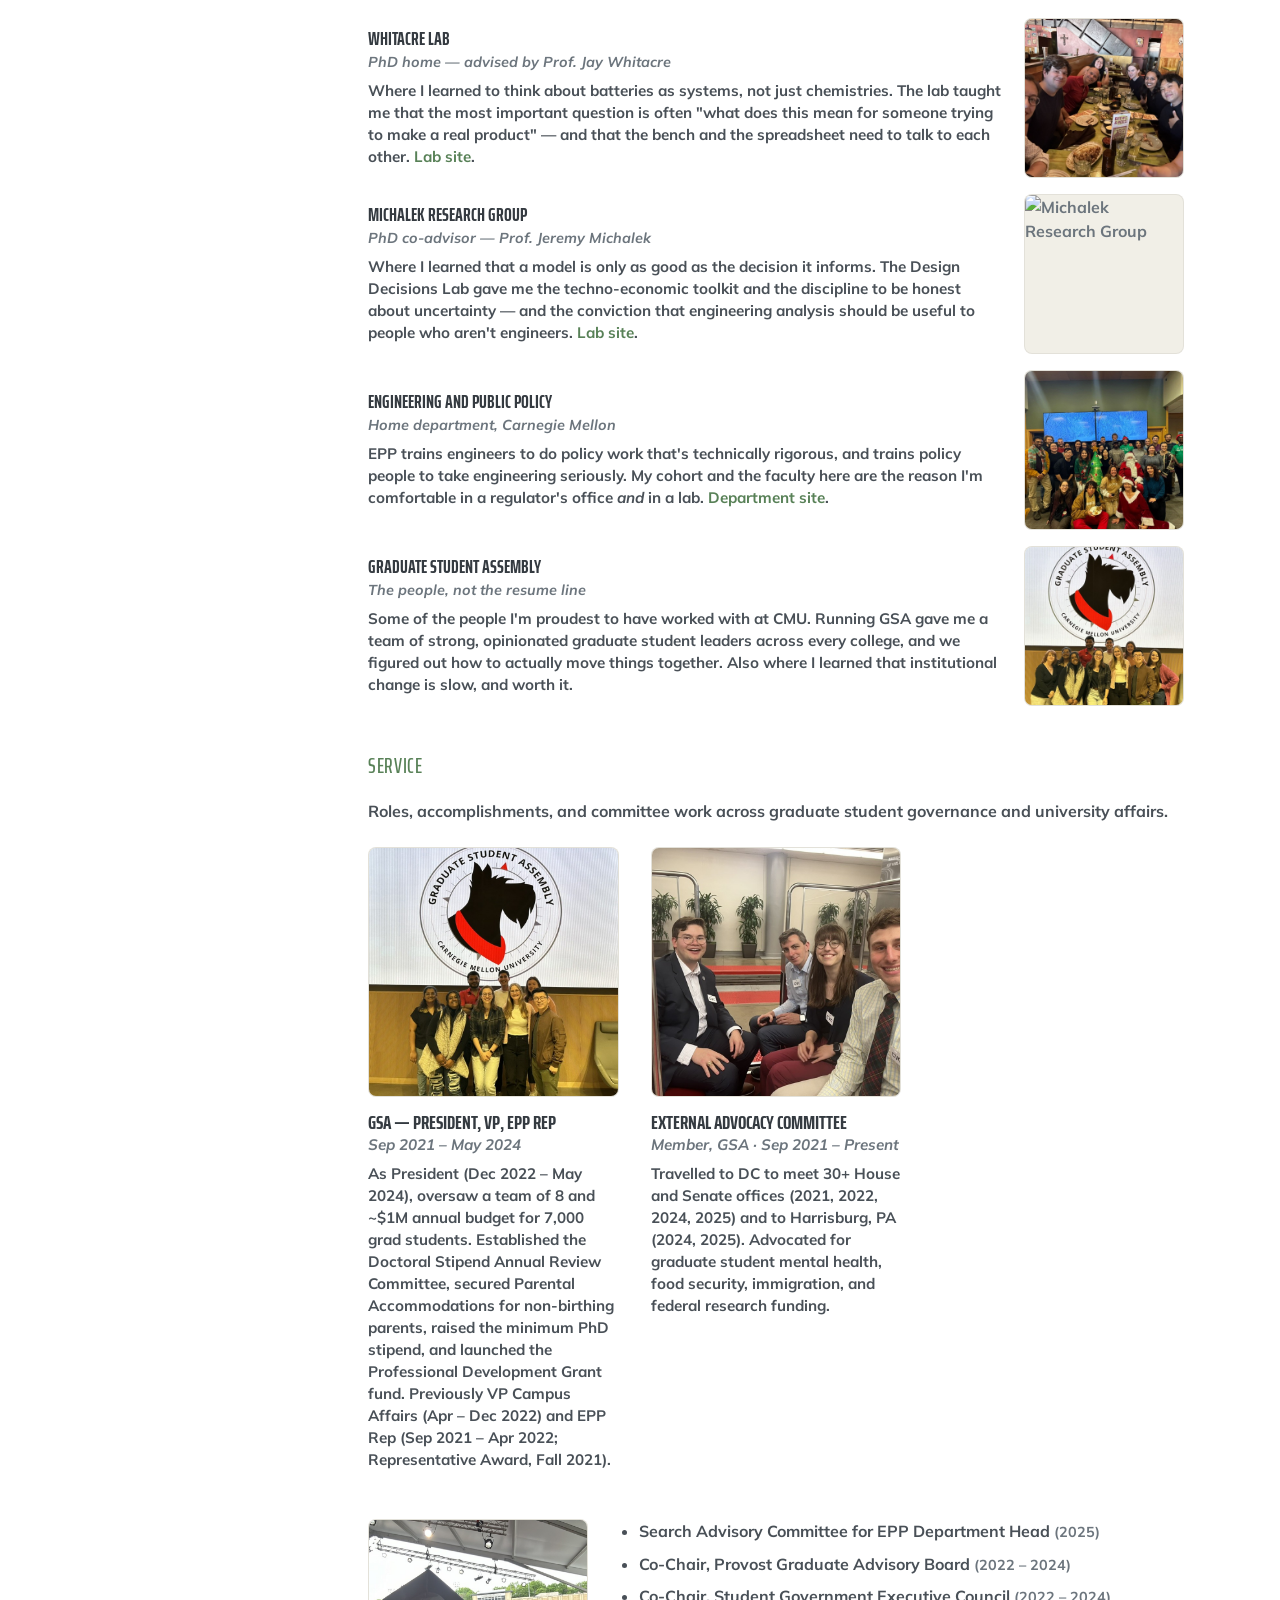
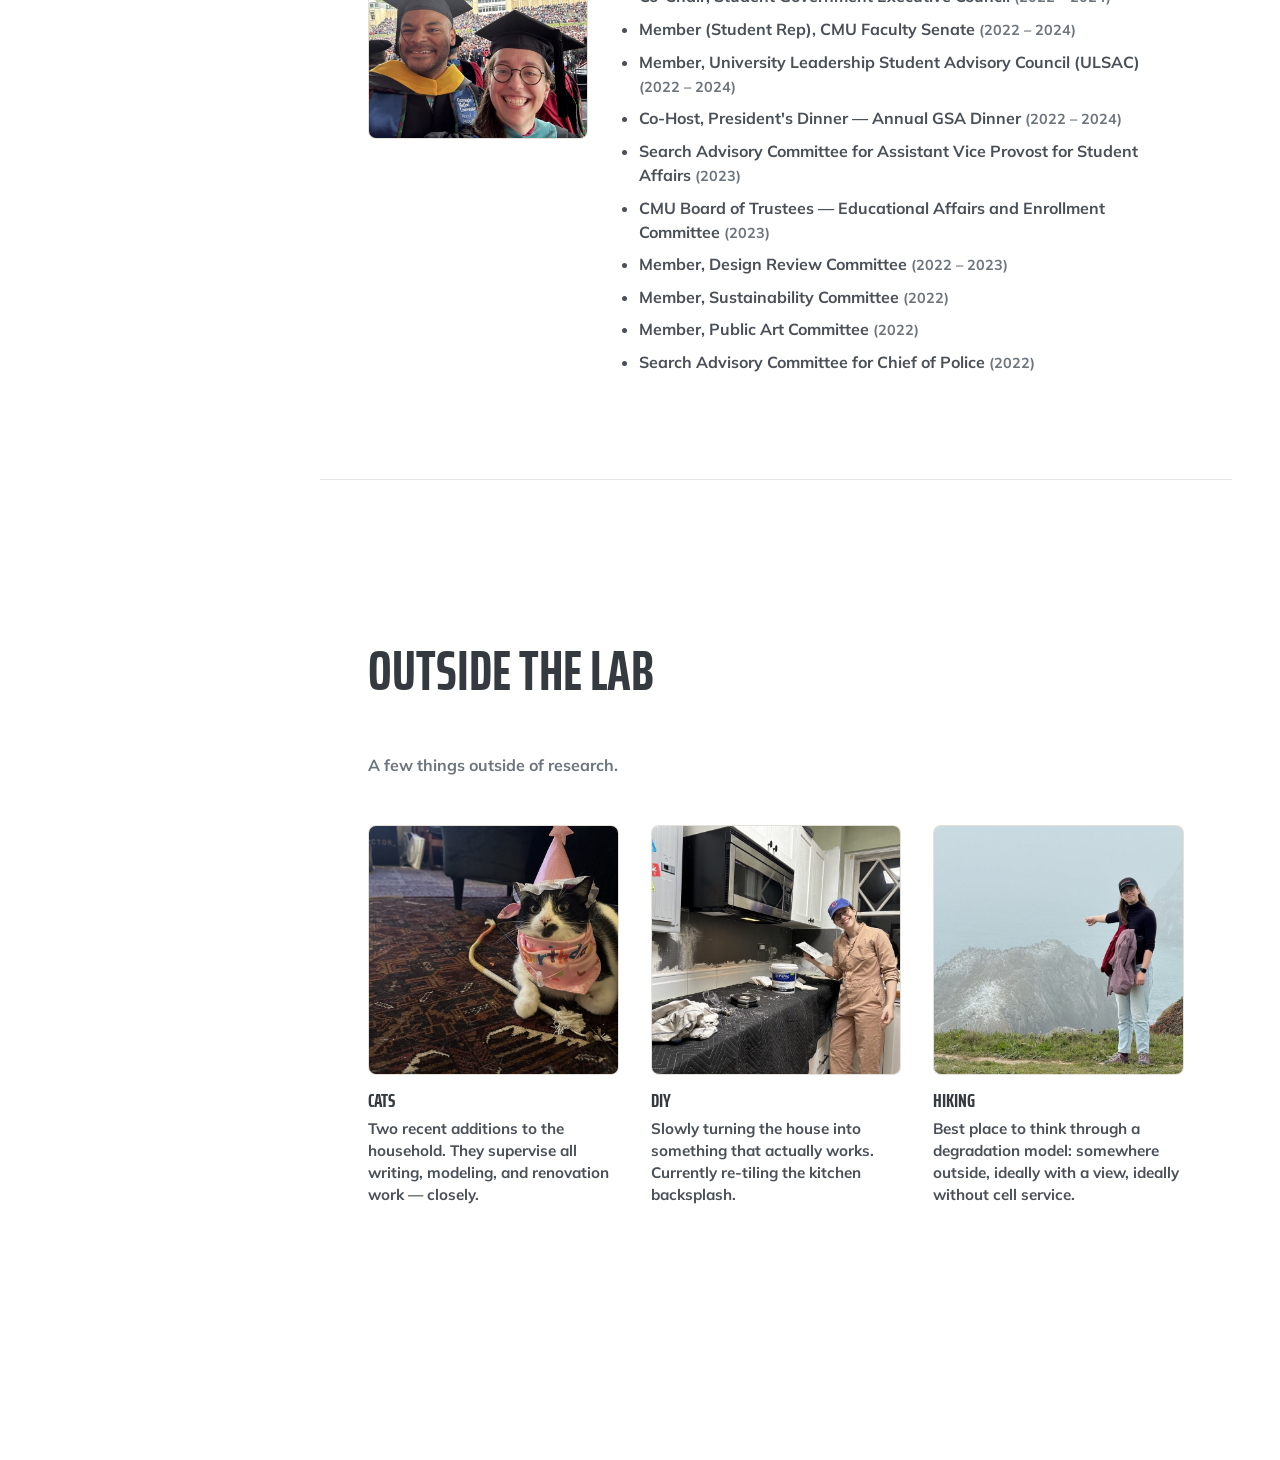
==== commit 7881d4b0: "Refine publication findings and thesis description Updated findings and thesis title for clarity and" ====
--- a/index.html
+++ b/index.html
@@ -298,7 +298,7 @@
                         <b>H.R. Morin*</b>, Jay Whitacre, and Jeremy Michalek.
                         "Quantifying the degradation cost of frequent fast charging across multiple electric vehicle battery chemistries."
                         <i>Journal of Power Sources</i>, 652 (2025): 237552.
-                        <div class="pub-finding"><b>Finding:</b> Across realistic mixed fast-and-slow charging behavior, LFP cells outperform NCA and NMC on lifetime battery replacement cost — with direct implications for EV chemistry choice, fleet electrification, and warranty design.</div>
+                        <div class="pub-finding"><b>Finding:</b> Across realistic mixed fast-and-slow charging behavior, LFP cells outperform NCA and NMC on lifetime battery replacement cost.</div>
                     </li>
 
                     <li style="margin: 0 0 1.5em 0;">
@@ -307,7 +307,7 @@
                             Transition-metal dissolution from NMC-family oxides: a case study
                         </a>."
                         <i>ACS Applied Energy Materials</i>, 2020.
-                        <div class="pub-finding"><b>Finding:</b> Quantified how transition metals leach out of NMC cathodes at high voltage and characterized the resulting electrolyte decomposition — a degradation mechanism that constrains how aggressively NMC cells can be cycled.</div>
+                        <div class="pub-finding"><b>Finding:</b> Quantified transition metal leaching at high voltage in NMC cathodes of different TM ratios. Results could indicate that Nickel is more likely to dissolve out of an NMC cathode if its next nearest neighbor is also Nickel, in some cases</div>
                     </li>
                 </ol>
 
@@ -357,7 +357,7 @@
                         <h3 class="mb-0">PhD Carnegie Mellon University</h3>
                         <div class="subheading mb-3">Engineering and Public Policy &amp; Materials Science and Engineering</div>
                         <p style="margin-bottom: 0.25rem;">Pittsburgh, PA</p>
-                        <p style="margin-bottom: 0;"><i>Thesis: "From Particle to Pack to Policy: Quantifying the Relative Impact of Electric Vehicle Fast Charging on Battery Degradation through Experimental, Techno-Economic and Policy Analysis"</i></p>
+                        <p style="margin-bottom: 0;"><i>Thesis: "From Particle to Policy: Quantifying Fast-Charge Stress Factors in Electric Vehicle Battery Degradation"</i></p>
                     </div>
                     <div class="flex-shrink-0"><p style="text-align:right;">Expected December 2026</p></div>
                 </div>
@@ -449,13 +449,17 @@
                 <h2 class="mb-5">Teaching and Advising</h2>
 
                 <h3 class="subsection-heading" style="margin-top:0;">Teaching</h3>
+                 <div class="d-flex mb-2">
+                    <div class="flex-grow-1"><span><b> Sustainable Engineering and Mobility: The New Age of Non-petroleum Transportation | Hochshule Munchen | Guest Lecturer </span></div>
+                    <div class="flex-shrink-0"><span>Fall 2024</span></div>
+                </div>
                 <div class="d-flex mb-2">
-                    <div class="flex-grow-1"><span><b>Energy Storage Systems and Materials</b> | Teaching Assistant | 44 graduate students</span></div>
+                    <div class="flex-grow-1"><span><b> <a href= "https://energy.cmu.edu/get-involved/students/courses/27-700.html"target ="_blank"> 27-700 Energy Storage Systems and Materials</a></b> | Teaching Assistant, Guest Lecturer | 44 graduate students</span></div>
                     <div class="flex-shrink-0"><span>Fall 2024</span></div>
                 </div>
 
                 <div class="d-flex mb-5">
-                    <div class="flex-grow-1"><span><b><a href="http://coursecatalog.web.cmu.edu/schools-colleges/collegeofengineering/departmentofengineeringandpublicpolicy/courses/" target="_blank">Decision Making Methods for Engineers and Scientists</a></b> | Teaching Assistant + Substitute Lecturer | Prof. Paulina Jaramillo</span></div>
+                    <div class="flex-grow-1"><span><b><a href="http://coursecatalog.web.cmu.edu/schools-colleges/collegeofengineering/departmentofengineeringandpublicpolicy/courses/" target="_blank">Decision Making Methods for Engineers and Scientists</a></b> | Teaching Assistant, Substitute Lecturer | Prof. Paulina Jaramillo</span></div>
                     <div class="flex-shrink-0"><span>Fall 2023</span></div>
                 </div>
 
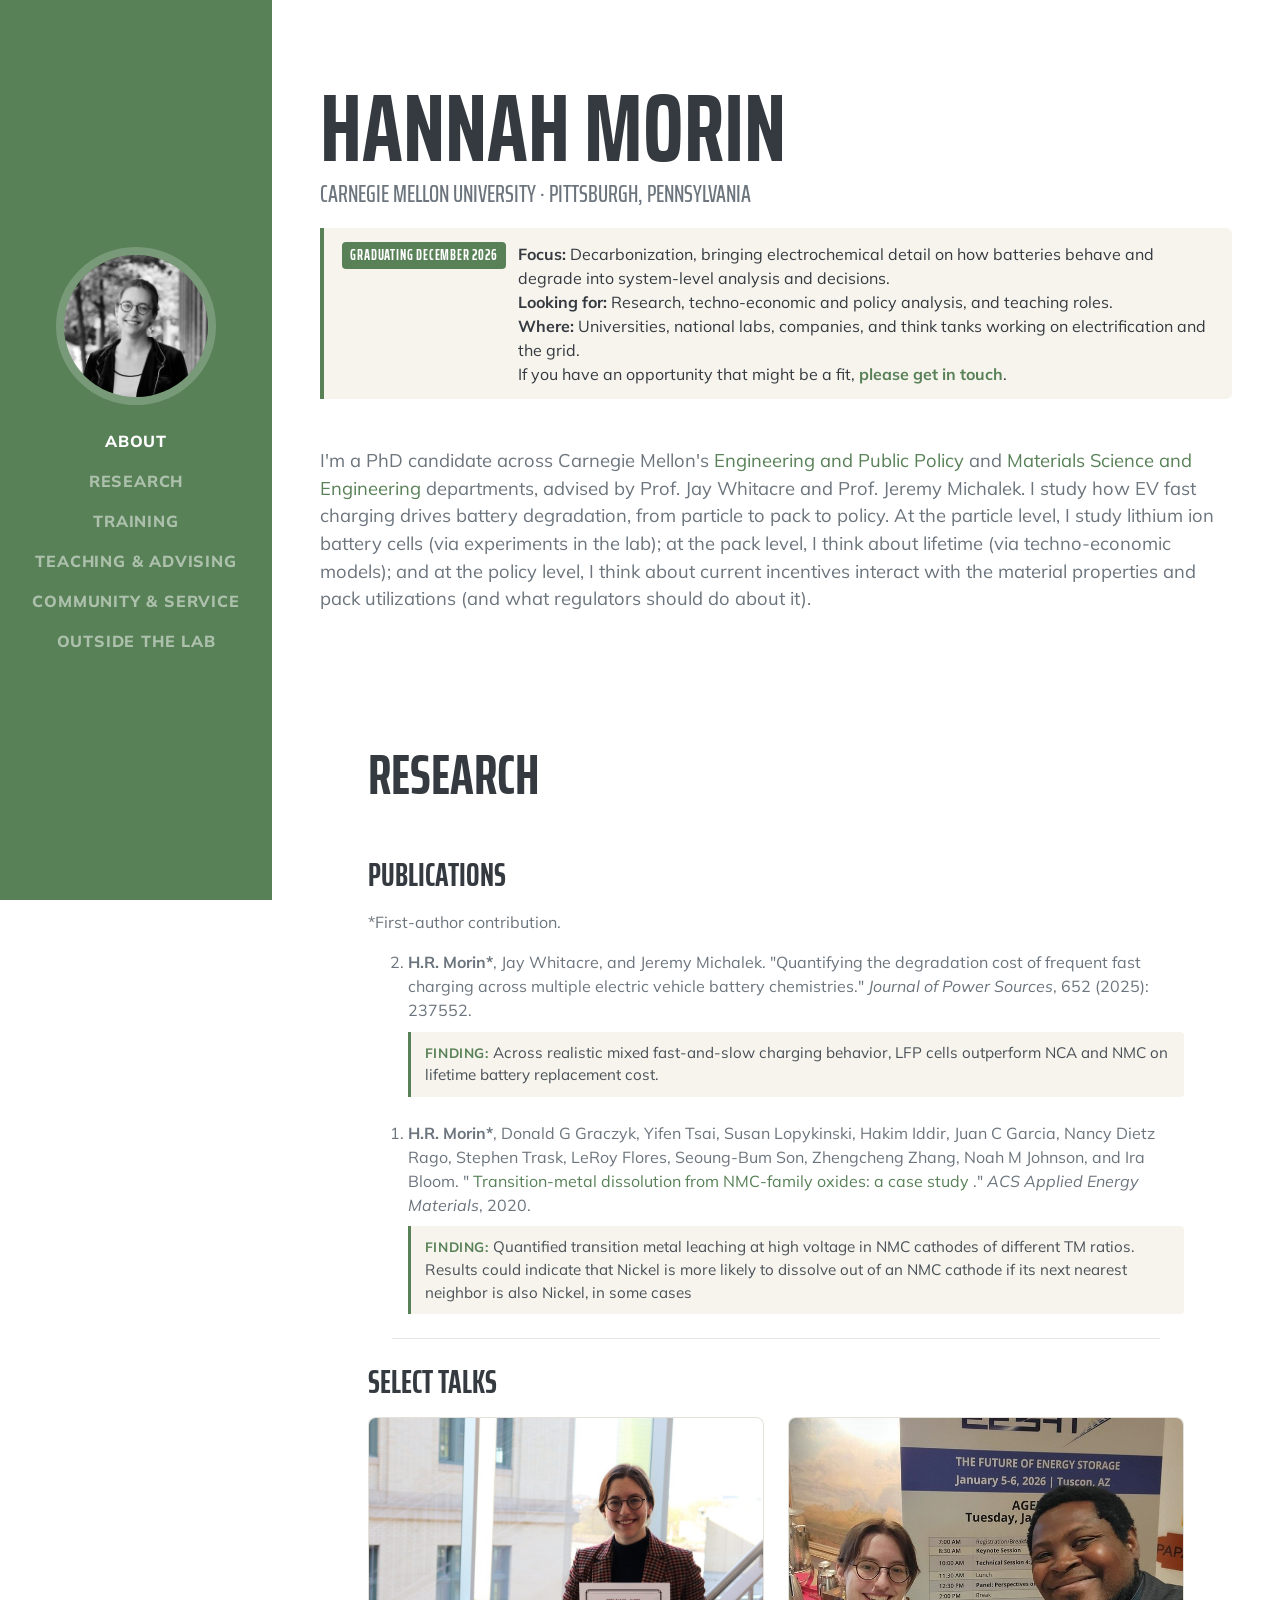
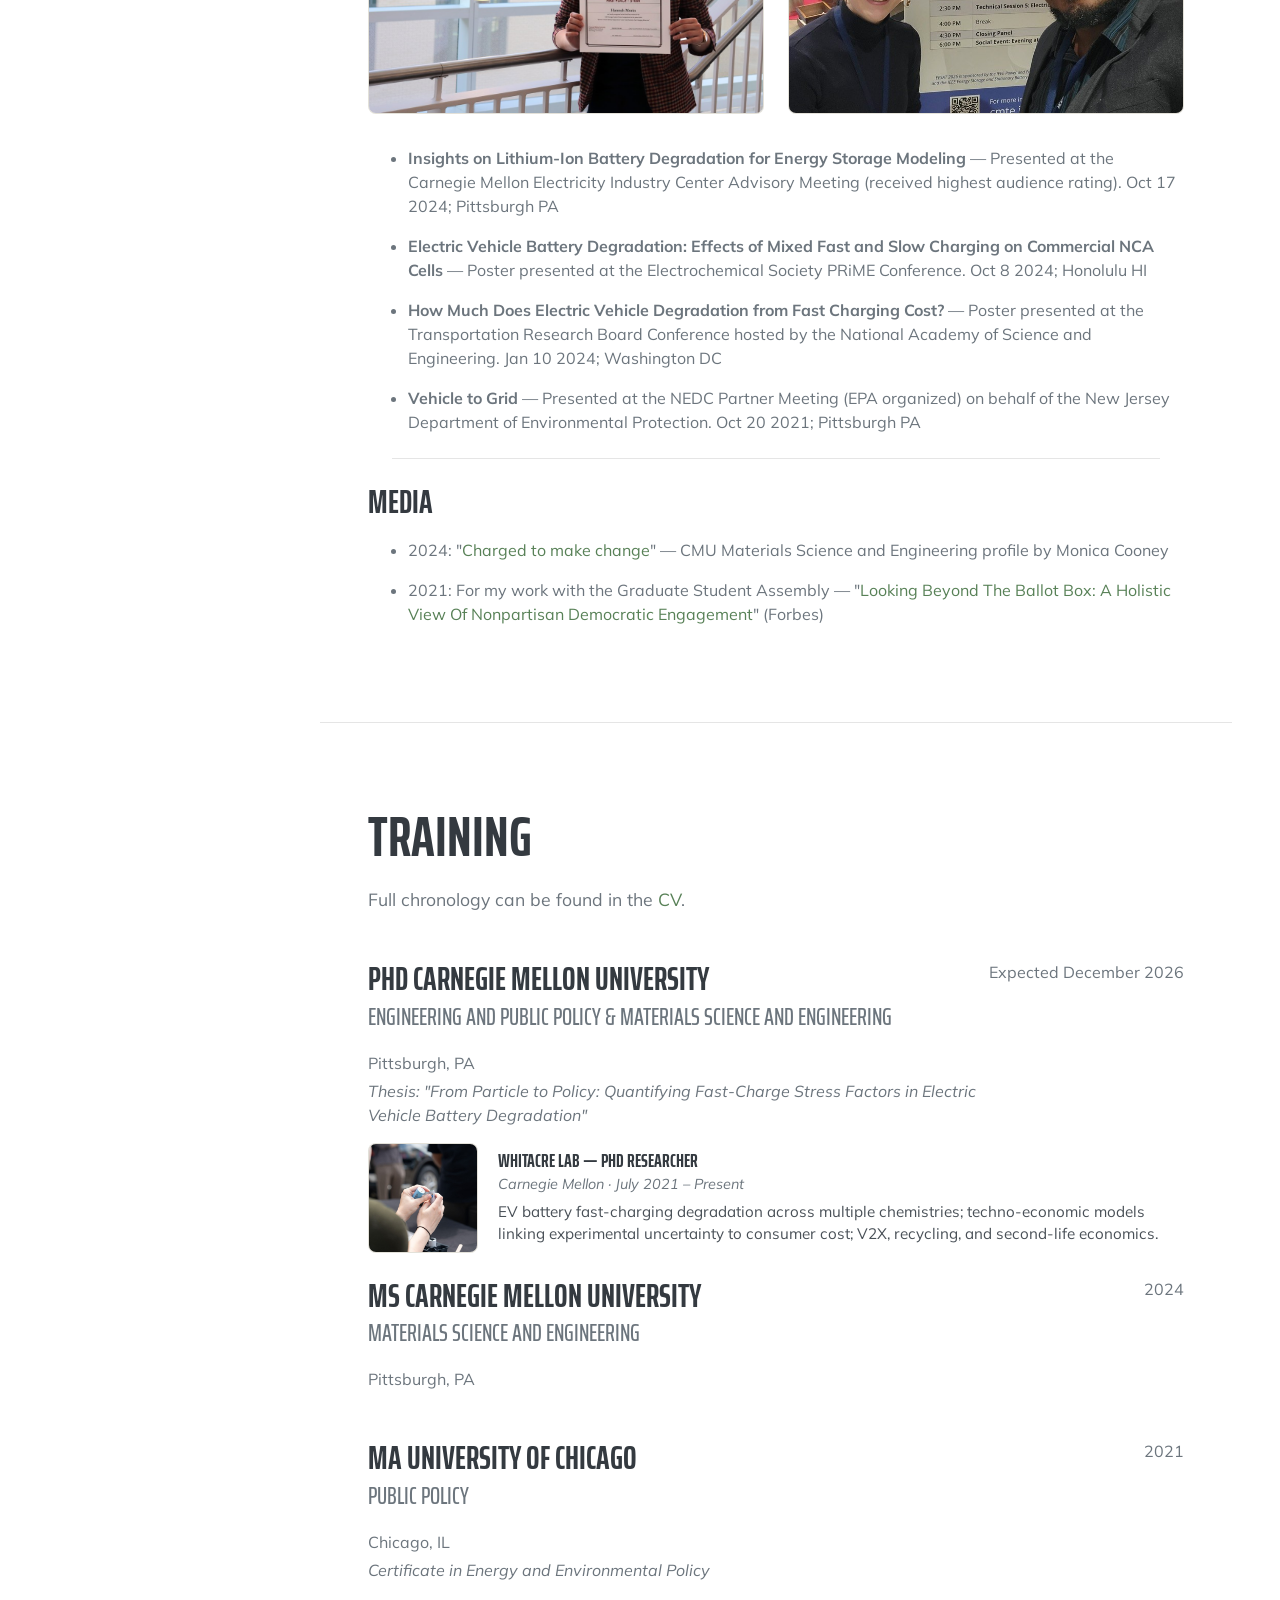
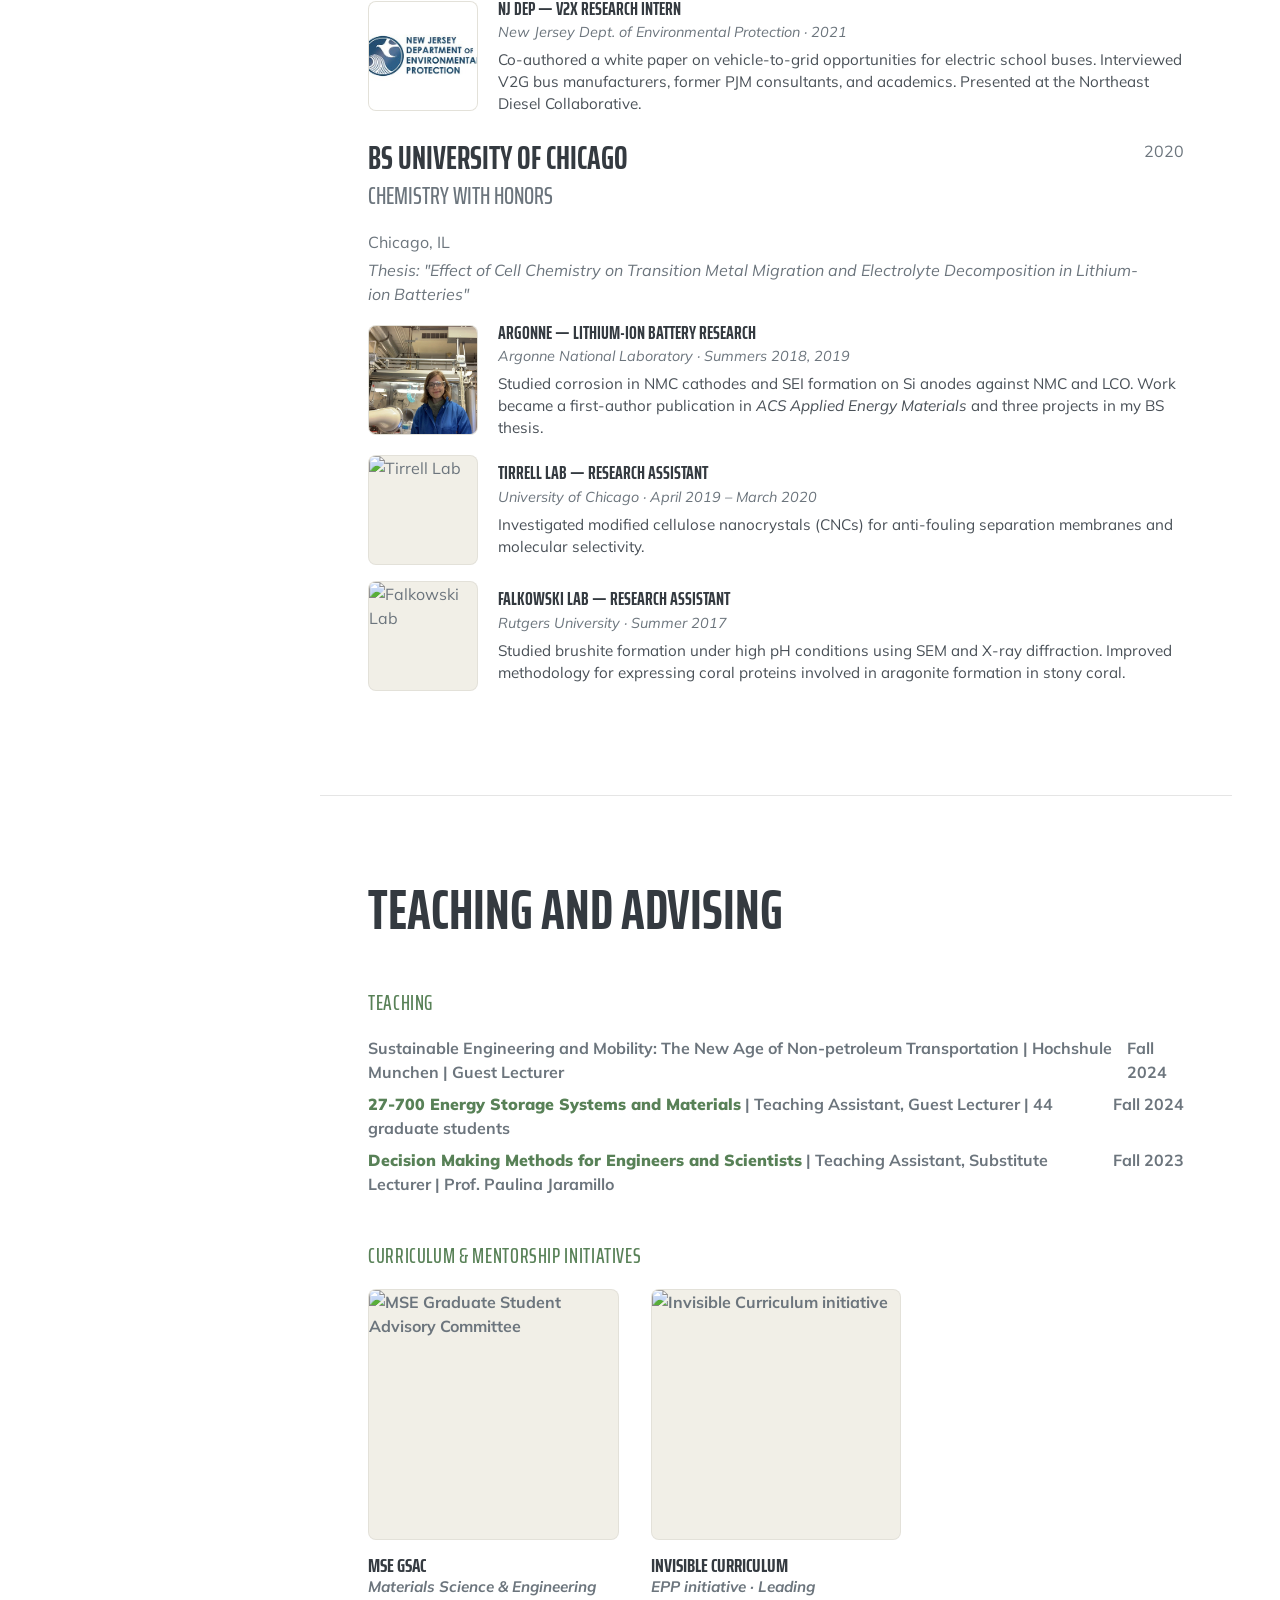
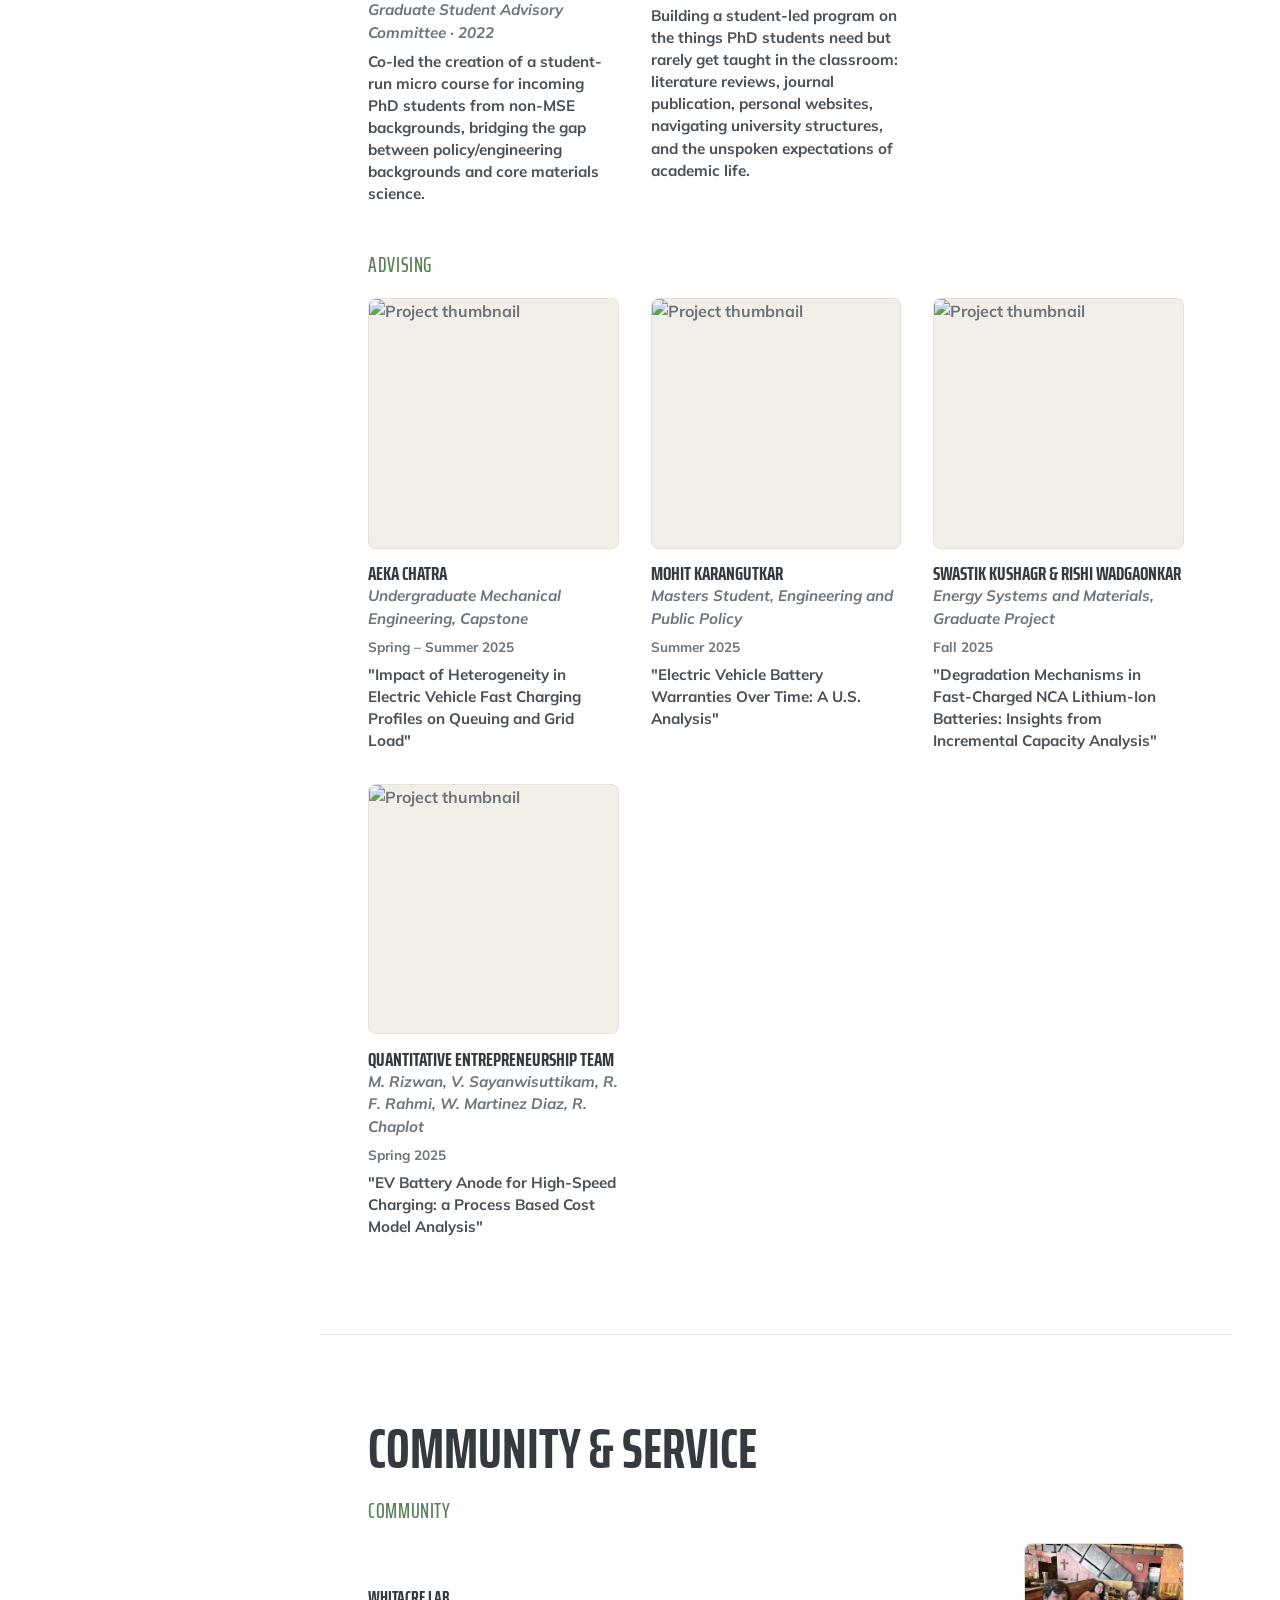
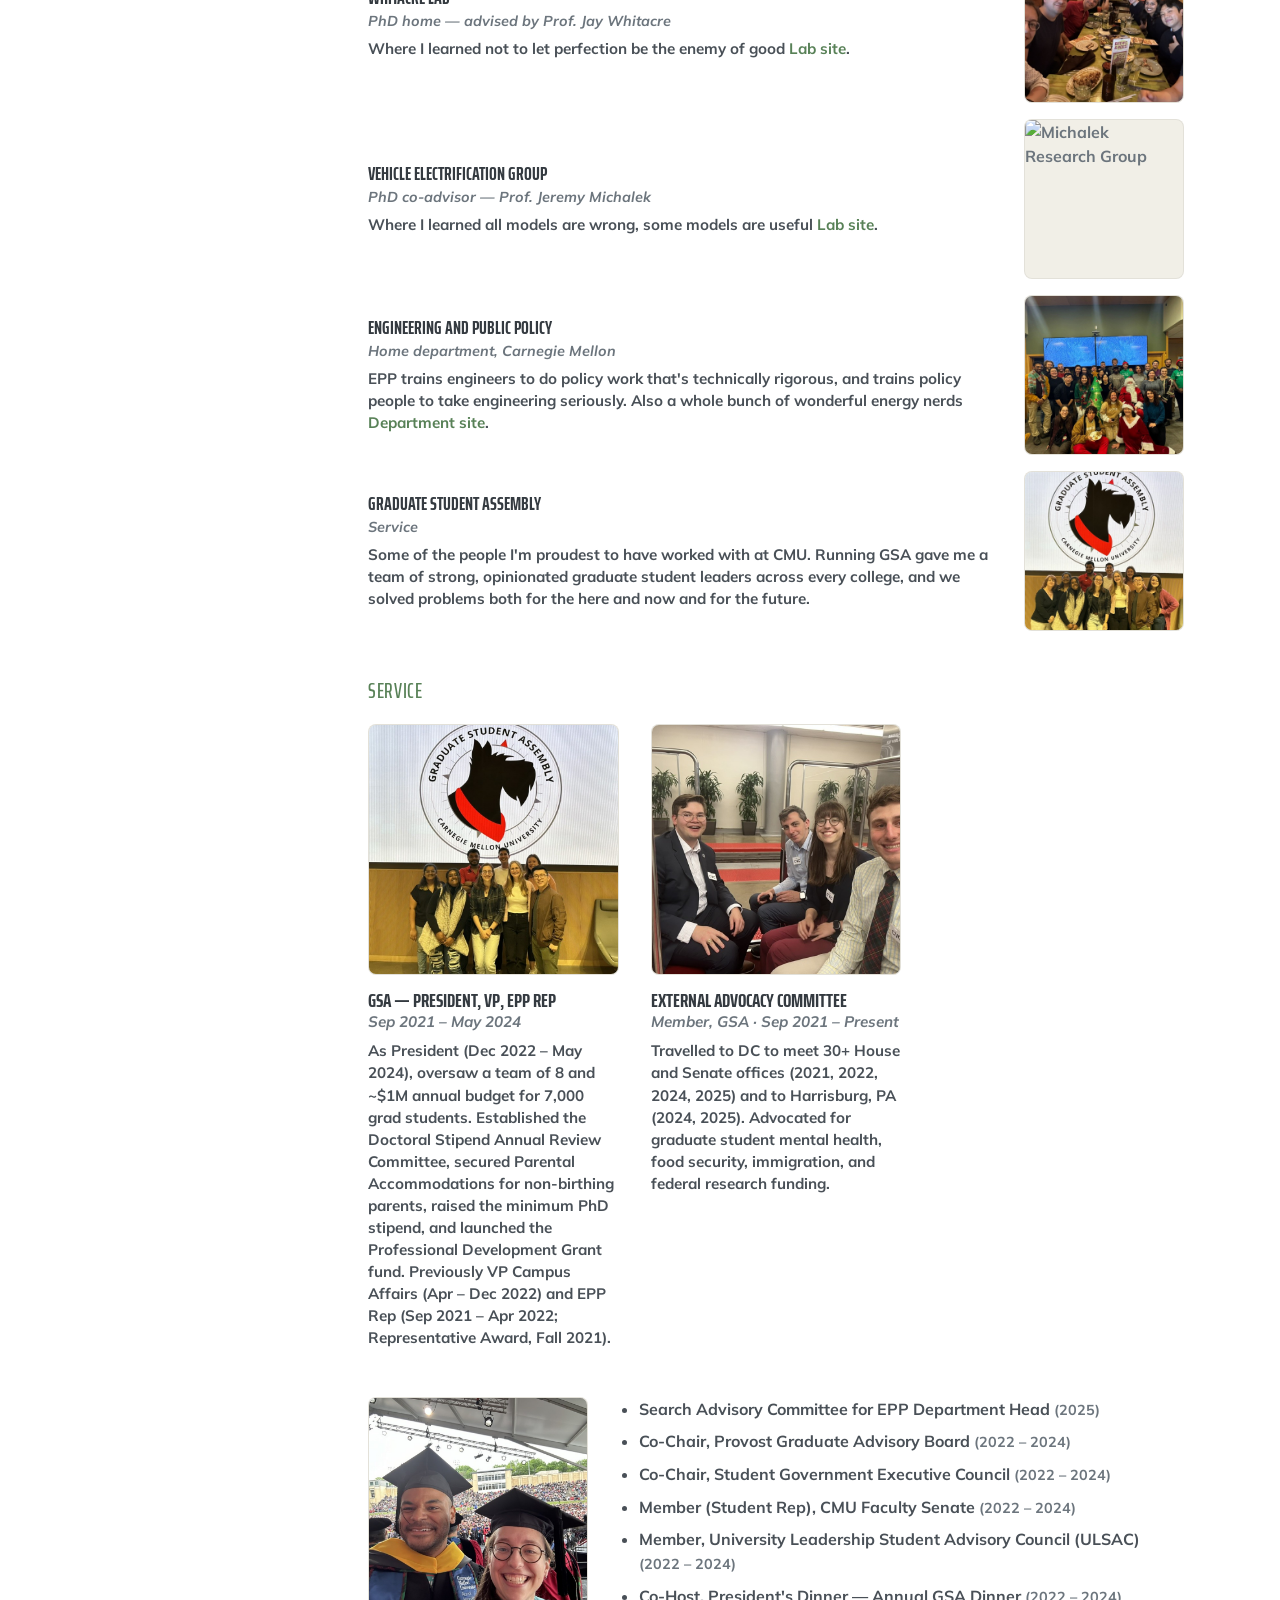
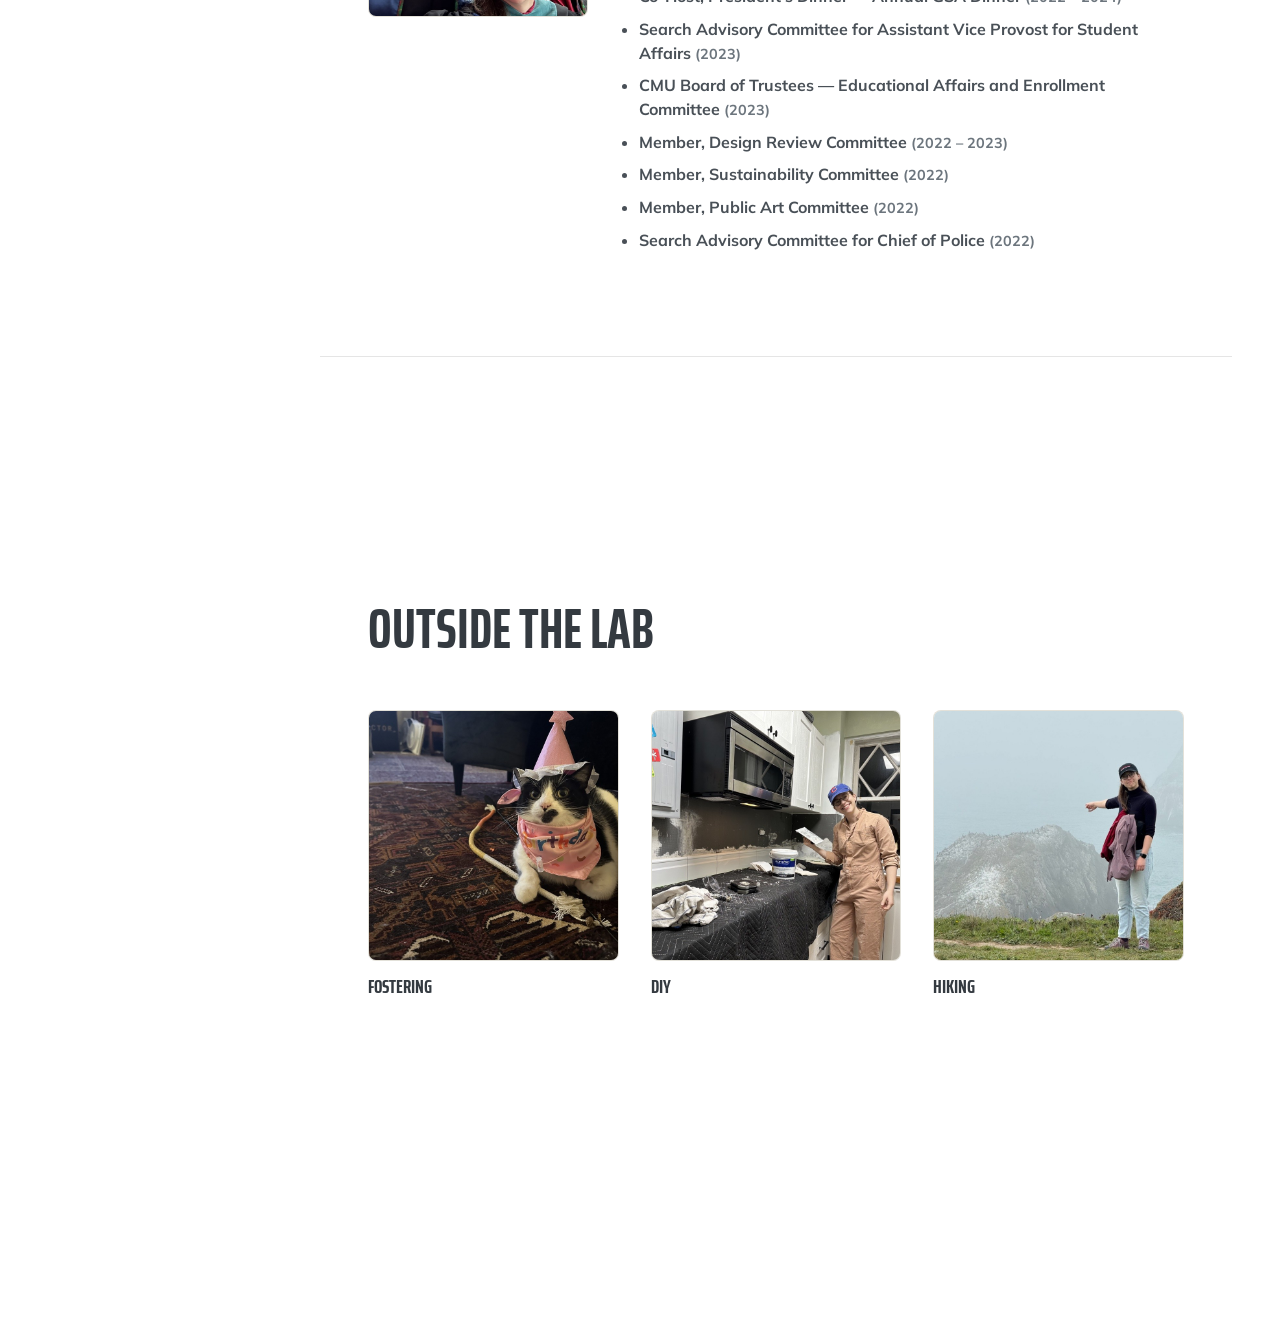
==== commit 417a1c6e: "Revise community service and hobbies descriptions Updated descriptions and titles in the affiliation" ====
--- a/index.html
+++ b/index.html
@@ -524,9 +524,6 @@
         <section class="resume-section" id="affiliations">
             <div class="resume-section-content">
                 <h2 class="mb-3">Community &amp; Service</h2>
-                <p class="lead mb-5" style="font-size: 1.1rem;">
-                    The groups that shaped how I think, and the roles I took on to give back.
-                </p>
 
                 <h3 class="subsection-heading" style="margin-top:0;">Community</h3>
                 <div class="row-card-list mb-5">
@@ -534,15 +531,15 @@
                         <div>
                             <div class="row-card-title">Whitacre Lab</div>
                             <div class="row-card-subtitle">PhD home — advised by Prof. Jay Whitacre</div>
-                            <div class="row-card-desc">Where I learned to think about batteries as systems, not just chemistries. The lab taught me that the most important question is often "what does this mean for someone trying to make a real product" — and that the bench and the spreadsheet need to talk to each other. <a href="https://www.cmu.edu/me/whitacre/" target="_blank">Lab site</a>.</div>
+                            <div class="row-card-desc"> Where I learned not to let perfection be the enemy of good <a href="https://www.cmu.edu/me/whitacre/" target="_blank">Lab site</a>.</div>
                         </div>
                         <img src="assets/img/16-whitacre-mad-mex.jpg" alt="Whitacre Lab group photo" />
                     </div>
                     <div class="row-card row-card-right">
                         <div>
-                            <div class="row-card-title">Michalek Research Group</div>
+                            <div class="row-card-title">Vehicle Electrification Group </div>
                             <div class="row-card-subtitle">PhD co-advisor — Prof. Jeremy Michalek</div>
-                            <div class="row-card-desc">Where I learned that a model is only as good as the decision it informs. The Design Decisions Lab gave me the techno-economic toolkit and the discipline to be honest about uncertainty — and the conviction that engineering analysis should be useful to people who aren't engineers. <a href="https://www.cmu.edu/me/ddl/" target="_blank">Lab site</a>.</div>
+                            <div class="row-card-desc"> Where I learned all models are wrong, some models are useful <a href="https://www.cmu.edu/me/ddl/" target="_blank">Lab site</a>.</div>
                         </div>
                         <img src="https://placehold.co/400x400/588157/ffffff?text=Michalek" alt="Michalek Research Group" />
                     </div>
@@ -550,24 +547,22 @@
                         <div>
                             <div class="row-card-title">Engineering and Public Policy</div>
                             <div class="row-card-subtitle">Home department, Carnegie Mellon</div>
-                            <div class="row-card-desc">EPP trains engineers to do policy work that's technically rigorous, and trains policy people to take engineering seriously. My cohort and the faculty here are the reason I'm comfortable in a regulator's office <i>and</i> in a lab. <a href="https://www.cmu.edu/epp/" target="_blank">Department site</a>.</div>
+                            <div class="row-card-desc">EPP trains engineers to do policy work that's technically rigorous, and trains policy people to take engineering seriously. Also a whole bunch of wonderful energy nerds <a href="https://www.cmu.edu/epp/" target="_blank">Department site</a>.</div>
                         </div>
                         <img src="assets/img/08-epp-christmas-best.jpg" alt="Engineering and Public Policy department" />
                     </div>
                     <div class="row-card row-card-right">
                         <div>
                             <div class="row-card-title">Graduate Student Assembly</div>
-                            <div class="row-card-subtitle">The people, not the resume line</div>
-                            <div class="row-card-desc">Some of the people I'm proudest to have worked with at CMU. Running GSA gave me a team of strong, opinionated graduate student leaders across every college, and we figured out how to actually move things together. Also where I learned that institutional change is slow, and worth it.</div>
+                            <div class="row-card-subtitle">Service</div>
+                            <div class="row-card-desc">Some of the people I'm proudest to have worked with at CMU. Running GSA gave me a team of strong, opinionated graduate student leaders across every college, and we solved problems both for the here and now and for the future. </div>
                         </div>
                         <img src="assets/img/19-gsa-larger-group-best.jpg" alt="CMU Graduate Student Assembly" style="object-position: center 35%;" />
                     </div>
                 </div>
 
                 <h3 class="subsection-heading">Service</h3>
-                <p class="mb-4" style="color: #495057;">
-                    Roles, accomplishments, and committee work across graduate student governance and university affairs.
-                </p>
+            
 
                 <div class="card-grid mb-5">
                     <div class="grid-card">
@@ -610,25 +605,25 @@
         <section class="resume-section" id="hobbies">
             <div class="resume-section-content">
                 <h2 class="mb-5">Outside the Lab</h2>
-                <p class="mb-5">A few things outside of research.</p>
+                <p class="mb-5"></p>
 
                 <div class="card-grid">
                     <div class="grid-card">
                         <img class="card-thumb" src="assets/img/28-cat-birthday.jpg" alt="My cats" />
-                        <div class="card-title">Cats</div>
-                        <div class="card-desc">Two recent additions to the household. They supervise all writing, modeling, and renovation work — closely.</div>
+                        <div class="card-title">Fostering</div>
+                        <div class="card-desc"></div>
                     </div>
 
                     <div class="grid-card">
                         <img class="card-thumb" src="assets/img/29-kitchen-diy.jpg" alt="Kitchen DIY renovation" />
                         <div class="card-title">DIY</div>
-                        <div class="card-desc">Slowly turning the house into something that actually works. Currently re-tiling the kitchen backsplash.</div>
+                        <div class="card-desc"></div>
                     </div>
 
                     <div class="grid-card">
                         <img class="card-thumb" src="assets/img/14-hiking-foggy-cliff.jpg" alt="Hiking on a foggy cliff" />
                         <div class="card-title">Hiking</div>
-                        <div class="card-desc">Best place to think through a degradation model: somewhere outside, ideally with a view, ideally without cell service.</div>
+                        <div class="card-desc"></div>
                     </div>
                 </div>
             </div>
